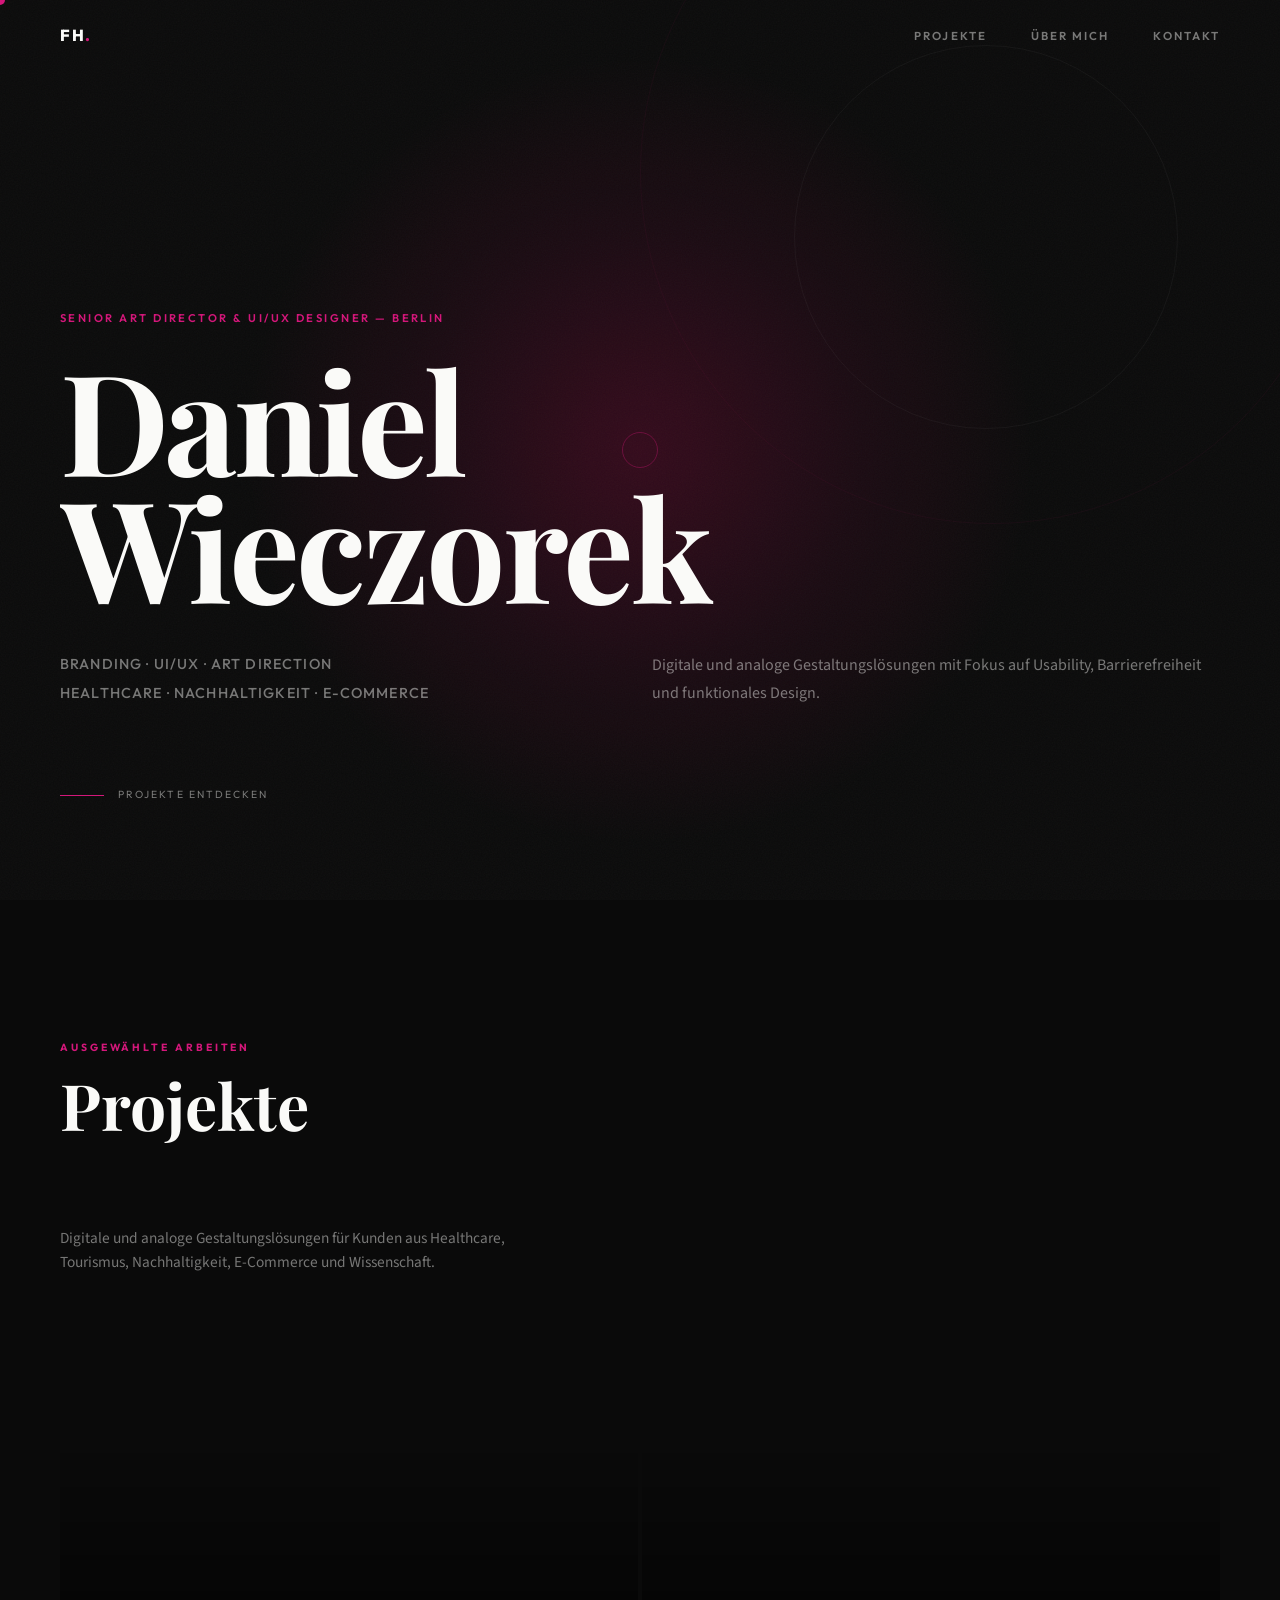
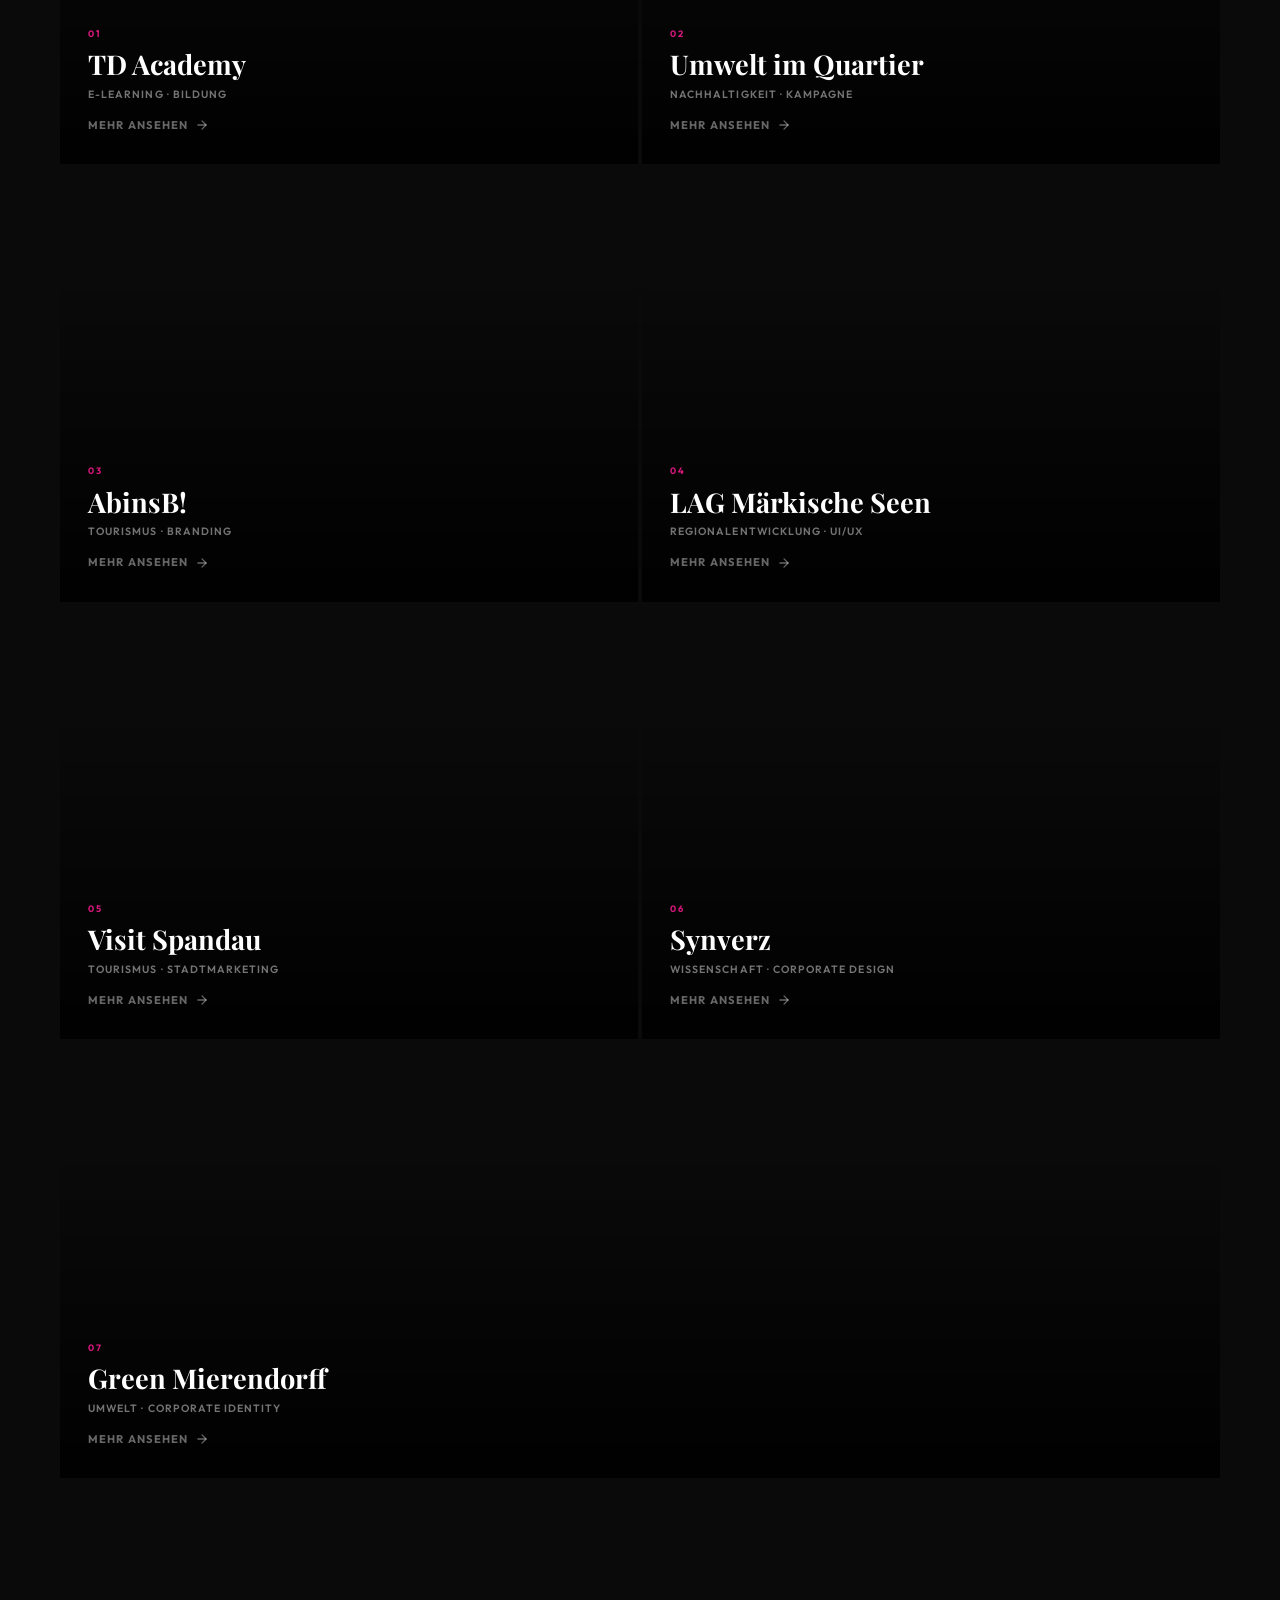
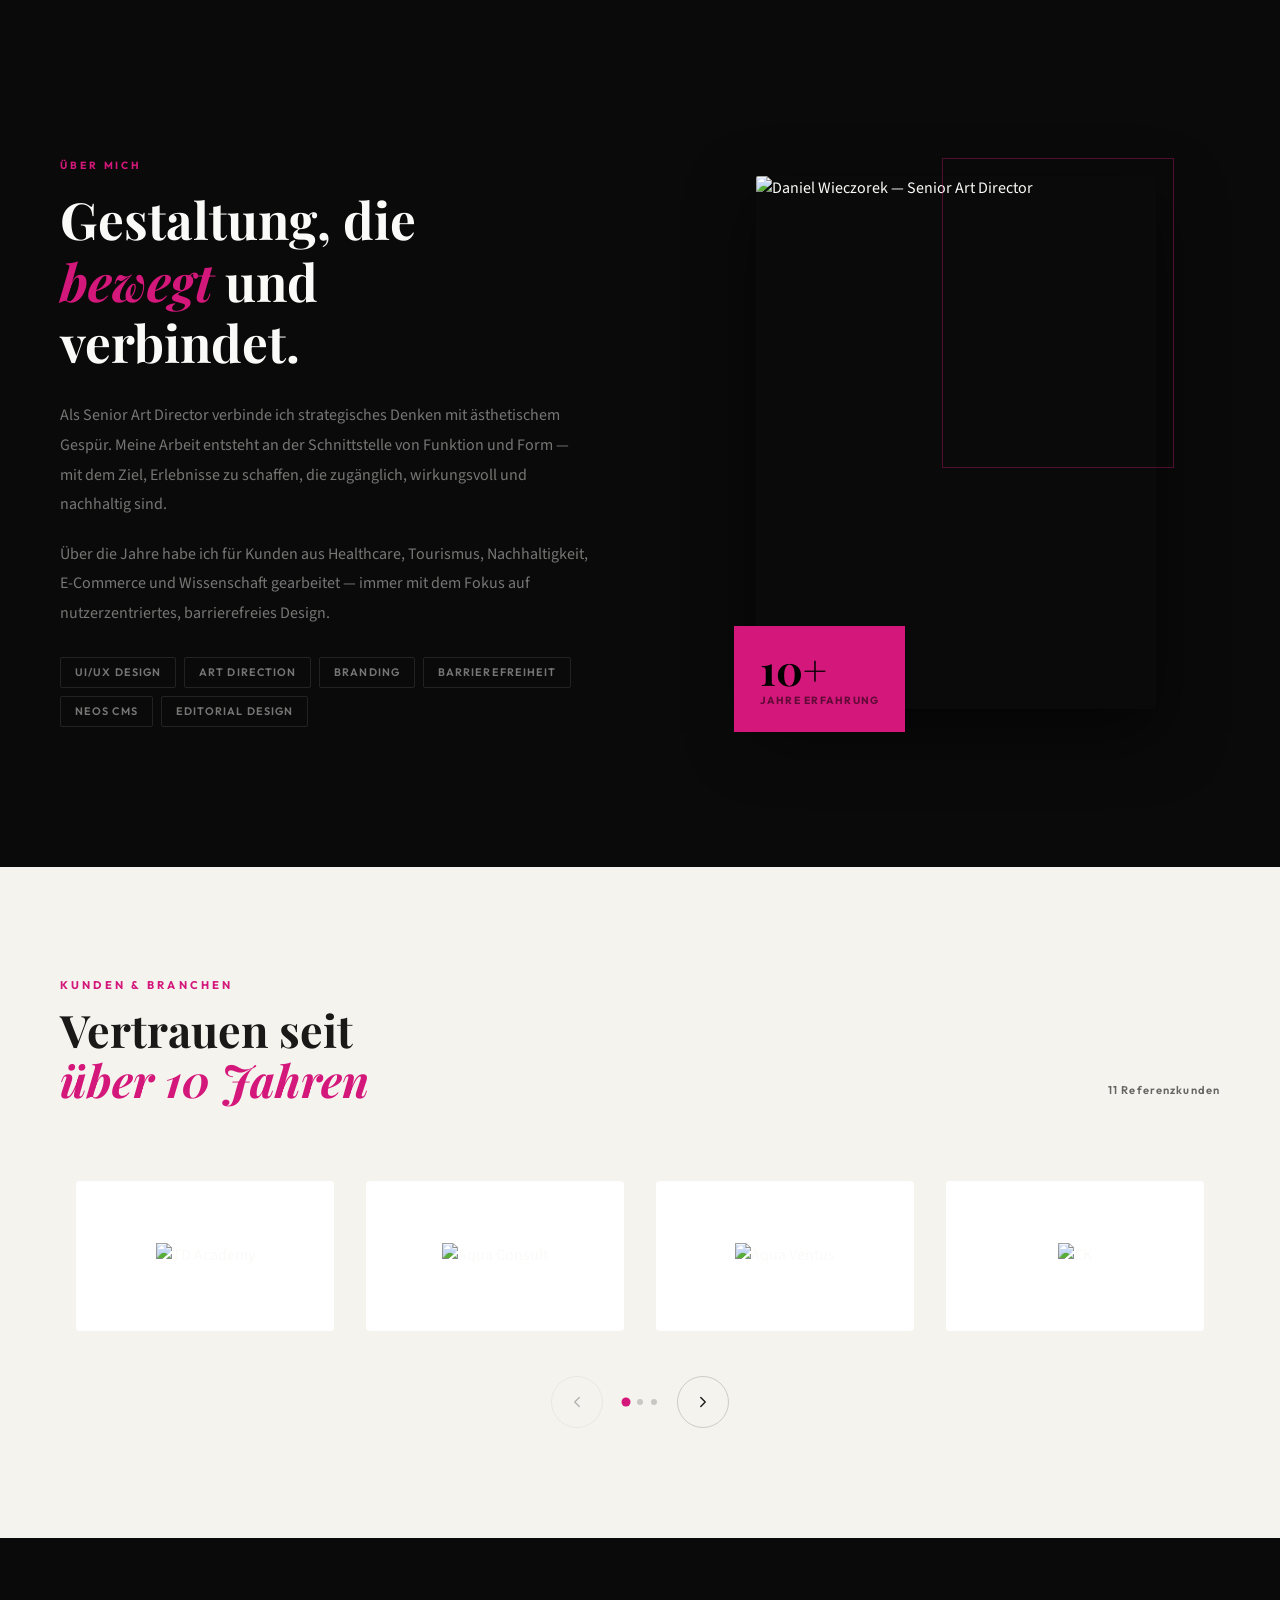
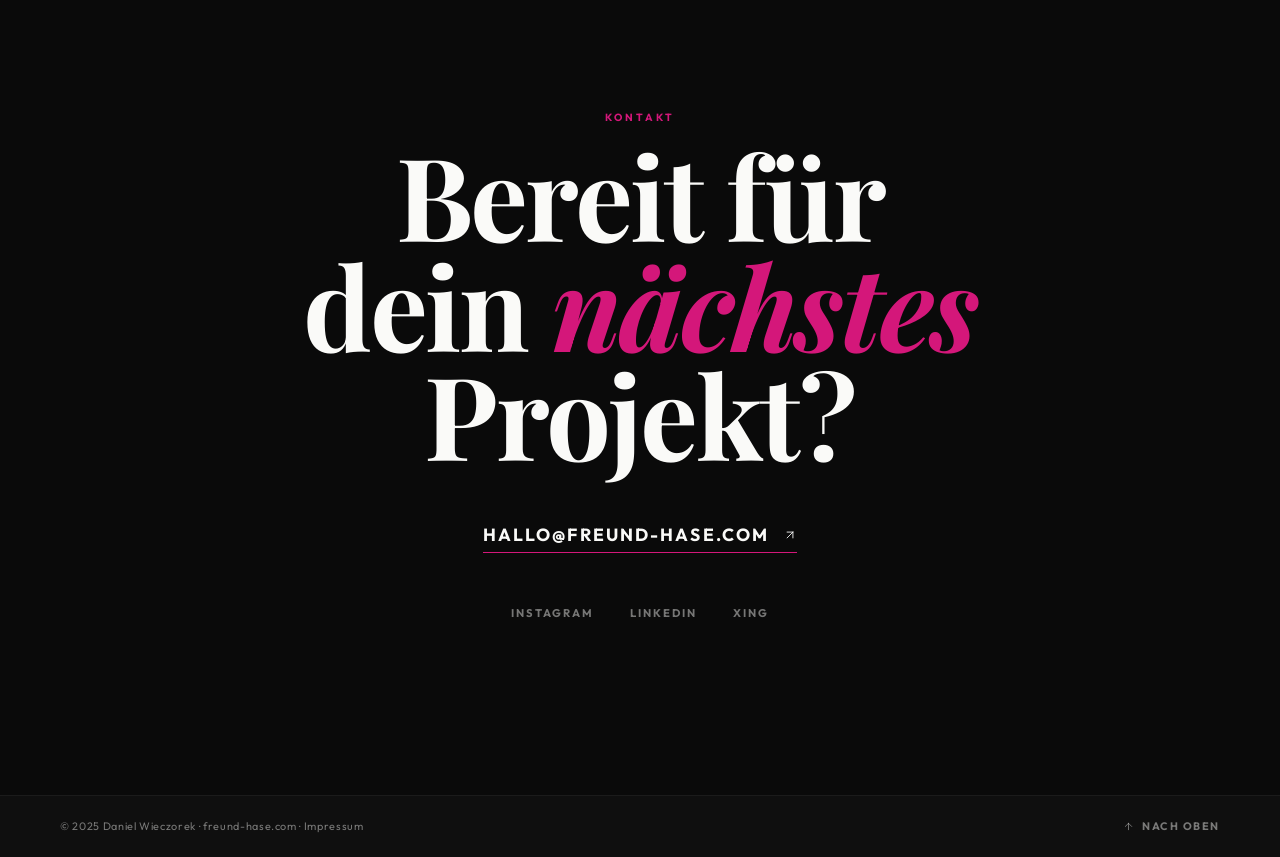
==== index.html @ d6b45e25 "index update" ====
<!DOCTYPE html>
<html lang="de">
<head>
    <meta charset="UTF-8">
    <meta name="viewport" content="width=device-width, initial-scale=1.0">
    <title>Daniel Wieczorek — Senior Art Director & UI/UX Designer</title>
    <meta name="description" content="Digitale und analoge Gestaltungslösungen mit Fokus auf Usability, Barrierefreiheit und funktionales Design.">
    <link rel="preconnect" href="https://fonts.googleapis.com">
    <link rel="preconnect" href="https://fonts.gstatic.com" crossorigin>
    <link href="https://fonts.googleapis.com/css2?family=Playfair+Display:ital,wght@0,700;0,900;1,700&family=Outfit:wght@400;500;600;700&family=Source+Sans+3:wght@400;500&display=swap" rel="stylesheet">
    <link rel="stylesheet" href="styles.css">
    <style>
        /* ============================
           Hero
           ============================ */
        .hero {
            min-height: 100svh;
            display: flex; flex-direction: column; justify-content: flex-end;
            padding: calc(var(--nav-h) + 48px) clamp(20px,5vw,60px) clamp(48px,8vw,96px);
            position: relative; overflow: hidden;
        }

        /* Grain overlay */
        .hero::before {
            content: '';
            position: absolute; inset: 0;
            background-image: url("data:image/svg+xml,%3Csvg xmlns='http://www.w3.org/2000/svg' width='300' height='300'%3E%3Cfilter id='n'%3E%3CfeTurbulence type='fractalNoise' baseFrequency='0.75' numOctaves='4' stitchTiles='stitch'/%3E%3C/filter%3E%3Crect width='300' height='300' filter='url(%23n)' opacity='0.035'/%3E%3C/svg%3E");
            pointer-events: none; z-index: 1;
        }

        /* Ambient glow follows cursor */
        .hero-glow {
            position: absolute;
            width: 820px; height: 820px;
            border-radius: 50%;
            background: radial-gradient(circle,
                rgba(212,23,122,0.18) 0%,
                rgba(212,23,122,0.07) 38%,
                transparent 68%);
            pointer-events: none; z-index: 0;
            transform: translate(-50%,-50%);
            transition: left 0.9s var(--ease-out), top 0.9s var(--ease-out);
            left: 50%; top: 50%;
            mix-blend-mode: screen;
        }

        /* Streak + particle canvas */
        #heroCanvas {
            position: absolute;
            inset: 0;
            width: 100%; height: 100%;
            pointer-events: none;
            z-index: 3;
        }

        /* Decorative line elements */
        .hero-lines {
            position: absolute; inset: 0; z-index: 0;
            pointer-events: none; overflow: hidden;
        }
        .hero-lines::before {
            content: '';
            position: absolute;
            top: -20%; right: -5%;
            width: 55vw; height: 55vw;
            border: 1px solid rgba(212,23,122,0.05);
            border-radius: 50%;
        }
        .hero-lines::after {
            content: '';
            position: absolute;
            top: 5%; right: 8%;
            width: 30vw; height: 30vw;
            border: 1px solid rgba(255,255,255,0.04);
            border-radius: 50%;
        }

        .hero-inner {
            position: relative; z-index: 2;
            max-width: var(--wrap); margin: 0 auto; width: 100%;
        }

        .hero-eyebrow {
            font-family: var(--font-ui);
            font-size: 0.7rem; font-weight: 600;
            letter-spacing: 0.22em; text-transform: uppercase;
            color: var(--accent);
            margin-bottom: 28px;
            opacity: 0;
            animation: fadeUp 0.9s var(--ease-out) 0.15s forwards;
        }

        .hero-name {
            font-family: var(--font-display);
            font-size: clamp(4rem, 11vw, 13rem);
            font-weight: 700;
            line-height: 0.9;
            letter-spacing: -0.025em;
            color: var(--text-light);
            margin-bottom: 40px;
        }
        .hero-name .line { display: block; overflow: hidden; }
        .hero-name .line span {
            display: block;
            opacity: 0;
            transform: translateY(115%);
        }
        .hero-name .line:nth-child(1) span { animation: slideUp 1.1s var(--ease-out) 0.25s forwards; }
        .hero-name .line:nth-child(2) span { animation: slideUp 1.1s var(--ease-out) 0.42s forwards; }

        .hero-foot {
            display: grid;
            grid-template-columns: 1fr 1fr;
            gap: 24px;
            align-items: end;
            opacity: 0;
            animation: fadeUp 0.9s var(--ease-out) 0.85s forwards;
        }
        @media (max-width: 640px) { .hero-foot { grid-template-columns: 1fr; } }

        .hero-role {
            font-family: var(--font-ui);
            font-size: clamp(0.78rem, 1.5vw, 0.9rem);
            font-weight: 500; letter-spacing: 0.08em;
            text-transform: uppercase; color: var(--text-muted);
            line-height: 2;
        }

        .hero-tagline {
            font-size: clamp(0.9rem, 1.5vw, 1rem);
            color: var(--text-muted);
            line-height: 1.75;
        }

        .scroll-cue {
            display: flex; align-items: center; gap: 14px;
            font-family: var(--font-ui);
            font-size: 0.65rem; letter-spacing: 0.2em; text-transform: uppercase;
            color: var(--text-muted);
            margin-top: clamp(44px, 8vw, 80px);
            opacity: 0;
            animation: fadeUp 0.9s var(--ease-out) 1.3s forwards;
        }
        .scroll-line {
            width: 44px; height: 1px;
            background: var(--accent);
            transform-origin: left;
            animation: scaleX 1.4s var(--ease-out) 1.6s both;
        }

        /* ============================
           Projects
           ============================ */
        .projects-section {
            background: var(--bg);
            padding: clamp(72px,11vw,140px) clamp(20px,5vw,60px);
        }
        .projects-section .s-label { color: var(--accent); }
        .projects-section .s-title { color: var(--text-light); }

        .proj-header {
            max-width: var(--wrap);
            margin: 0 auto clamp(32px, 5vw, 56px);
        }
        .proj-header-desc {
            margin-top: 12px;
            color: var(--text-muted);
            font-size: clamp(0.95rem, 1.2vw, 1.05rem);
            max-width: 56ch;
        }

        .proj-grid {
            display: grid;
            grid-template-columns: repeat(2, 1fr);
            gap: 4px;
            max-width: var(--wrap);
            margin: 0 auto;
        }
        @media (max-width: 700px) { .proj-grid { grid-template-columns: 1fr; } }

        .proj-card {
            position: relative; overflow: hidden;
            aspect-ratio: 4 / 3;
        }
        .proj-card.wide { grid-column: 1 / -1; aspect-ratio: 16 / 6; }
        @media (max-width: 700px) { .proj-card.wide { aspect-ratio: 4 / 3; } }

        .proj-bg {
            position: absolute; inset: 0;
            background-size: cover; background-position: center;
            transform: scale(1);
            transition: transform 3s ease-in-out;
            will-change: transform;
        }
        .proj-card:hover .proj-bg { transform: scale(1.14); }

        /* Images */
        .p1 .proj-bg { background-image: url('https://www.freund-hase.com/images/td_academy_website_1920x1080.jpg'); }
        .p2 .proj-bg { background-image: url('https://www.freund-hase.com/images/uiq_website_1920x1080.jpg'); }
        .p3 .proj-bg { background-image: url('https://www.freund-hase.com/images/website_abinsb_1920x1080.jpg'); }
        .p4 .proj-bg { background-image: url('https://www.freund-hase.com/images/Roll_Up_LAG_1920x1080.jpg'); }
        .p5 .proj-bg { background-image: url('https://www.freund-hase.com/images/Brandbook_Mierendorff.jpg'); }
        .p6 .proj-bg { background-image: url('https://freund-hase.com/images/logo_spandau_1920x1080.jpg'); }
        .p7 .proj-bg { background-image: url('https://freund-hase.com/images/poster.jpg'); }

        .proj-card-link {
            position: absolute; inset: 0; z-index: 2;
        }

        .proj-overlay {
            position: absolute; inset: 0;
            background: linear-gradient(to top,
                rgba(0,0,0,0.90) 0%,
                rgba(0,0,0,0.30) 48%,
                transparent 72%);
            display: flex; flex-direction: column; justify-content: flex-end;
            padding: 28px 28px 30px;
            transition: background 0.4s;
        }
        .proj-card:hover .proj-overlay {
            background: linear-gradient(to top,
                rgba(0,0,0,0.95) 0%,
                rgba(0,0,0,0.55) 52%,
                rgba(0,0,0,0.04) 72%);
        }

        .proj-num {
            font-family: var(--font-ui);
            font-size: 0.58rem; font-weight: 700;
            letter-spacing: 0.24em; color: var(--accent);
            margin-bottom: 8px;
        }
        .proj-name {
            font-family: var(--font-display);
            font-size: clamp(1.25rem, 2.2vw, 1.7rem);
            font-weight: 700; color: #fff;
            line-height: 1.15; margin-bottom: 5px;
        }
        .proj-cat {
            font-family: var(--font-ui);
            font-size: 0.66rem; font-weight: 600;
            letter-spacing: 0.1em; text-transform: uppercase;
            color: rgba(255,255,255,0.45);
            margin-bottom: 14px;
            transition: color 0.3s;
        }
        .proj-card:hover .proj-cat { color: var(--accent); }

        .proj-desc {
            font-size: 0.83rem;
            color: rgba(255,255,255,0.55);
            line-height: 1.62;
            display: -webkit-box;
            -webkit-line-clamp: 2;
            -webkit-box-orient: vertical;
            overflow: hidden;
            max-height: 0; opacity: 0;
            margin-bottom: 0;
            transition: max-height 0.38s var(--ease-out), opacity 0.3s, margin-bottom 0.3s;
        }
        .proj-card:hover .proj-desc { max-height: 72px; opacity: 1; margin-bottom: 16px; }

        .proj-readmore {
            display: flex; align-items: center; gap: 7px;
            font-family: var(--font-ui);
            font-size: 0.7rem; font-weight: 700;
            letter-spacing: 0.1em; text-transform: uppercase;
            color: rgba(255,255,255,0.4);
            transition: color 0.25s, gap 0.3s var(--ease-out);
        }
        .proj-card:hover .proj-readmore { color: #fff; gap: 13px; }
        .proj-readmore svg { width: 14px; height: 14px; stroke: currentColor; fill: none; stroke-width: 2.2; stroke-linecap: round; stroke-linejoin: round; flex-shrink: 0; transition: stroke 0.25s; }

        /* ============================
           About
           ============================ */
        .about-section { background: var(--bg); }

        .about-grid {
            display: grid;
            grid-template-columns: 1fr 1fr;
            gap: clamp(40px, 8vw, 110px);
            align-items: center;
        }
        @media (max-width: 768px) { .about-grid { grid-template-columns: 1fr; } }

        .about-headline {
            font-family: var(--font-display);
            font-size: clamp(2rem, 4vw, 3.4rem);
            font-weight: 700; line-height: 1.2;
            color: var(--text-light);
            margin-bottom: 28px;
        }
        .about-headline em { font-style: italic; color: var(--accent); }

        .about-p {
            font-size: clamp(0.9rem, 1.4vw, 1rem);
            color: var(--text-muted);
            line-height: 1.85;
            margin-bottom: 20px;
        }

        .tags {
            display: flex; flex-wrap: wrap; gap: 8px;
            margin-top: 28px;
        }
        .tag {
            font-family: var(--font-ui);
            font-size: 0.68rem; font-weight: 600;
            letter-spacing: 0.1em; text-transform: uppercase;
            padding: 6px 14px;
            border: 1px solid rgba(255,255,255,0.1);
            border-radius: 2px; color: var(--text-muted);
            transition: border-color 0.2s, color 0.2s;
        }
        .tag:hover { border-color: var(--accent); color: var(--accent); }

        /* About visual */
        .about-vis { position: relative; }
        .about-vis-box {
            position: relative;
            aspect-ratio: 3/4; max-width: 400px; margin: 0 auto;
        }
        .about-portrait {
            position: absolute; inset: 0;
            width: 100%; height: 100%;
            object-fit: cover; object-position: top center;
            border-radius: 2px;
            box-shadow: 0 24px 64px rgba(0,0,0,0.55);
            transition: transform 0.12s ease-out;
            will-change: transform;
        }
        .av-frame {
            position: absolute;
            top: -18px; right: -18px;
            width: 58%; height: 58%;
            border: 1px solid var(--accent);
            opacity: 0.35;
            pointer-events: none;
        }
        .av-badge {
            position: absolute;
            bottom: -22px; left: -22px;
            background: var(--accent);
            padding: 22px 26px;
            display: flex; flex-direction: column; gap: 3px;
        }
        .av-num {
            font-family: var(--font-display);
            font-size: 2.6rem; font-weight: 700;
            color: #000; line-height: 1;
        }
        .av-lbl {
            font-family: var(--font-ui);
            font-size: 0.65rem; font-weight: 700;
            letter-spacing: 0.12em; text-transform: uppercase;
            color: rgba(0,0,0,0.55);
        }

        /* ============================
           Clients Slider
           ============================ */
        .clients-section {
            background: var(--surface);
            padding: clamp(72px,10vw,110px) clamp(20px,5vw,60px);
        }
        .clients-header {
            display: flex;
            align-items: flex-end;
            justify-content: space-between;
            gap: 24px;
            max-width: var(--wrap);
            margin: 0 auto clamp(48px,7vw,72px);
            flex-wrap: wrap;
        }
        .clients-hd-left {}
        .clients-label {
            font-family: var(--font-ui);
            font-size: 0.7rem; font-weight: 700;
            letter-spacing: 0.28em; text-transform: uppercase;
            color: var(--accent);
            display: block; margin-bottom: 10px;
        }
        .clients-title {
            font-family: var(--font-display);
            font-size: clamp(1.6rem, 3.5vw, 2.8rem);
            font-weight: 700; line-height: 1.1;
            color: var(--text-dark);
        }
        .clients-count {
            font-family: var(--font-ui);
            font-size: 0.7rem; font-weight: 600;
            letter-spacing: 0.1em;
            color: var(--text-dark-mid);
            padding-bottom: 4px;
        }

        /* Slider wrapper */
        .slider-wrap {
            max-width: var(--wrap);
            margin: 0 auto;
            position: relative;
        }
        .slider-viewport {
            overflow: hidden;
            border-radius: 3px;
        }
        .slider-track {
            display: flex;
            transition: transform 0.55s cubic-bezier(0.16, 1, 0.3, 1);
            will-change: transform;
        }
        .slider-slide {
            flex: 0 0 25%;
            padding: 0 16px;
            display: flex; align-items: center; justify-content: center;
            min-height: 160px;
        }
        @media (max-width: 1024px) { .slider-slide { flex: 0 0 33.333%; } }
        @media (max-width: 700px)  { .slider-slide { flex: 0 0 50%; } }
        @media (max-width: 420px)  { .slider-slide { flex: 0 0 100%; } }

        .slider-logo-box {
            width: 100%;
            background: #fff;
            border-radius: 4px;
            padding: 32px 28px;
            display: flex; align-items: center; justify-content: center;
            min-height: 150px;
            transition: box-shadow 0.3s, transform 0.3s;
            cursor: default;
        }
        .slider-logo-box:hover {
            box-shadow: 0 12px 40px rgba(0,0,0,0.1);
            transform: translateY(-3px);
        }
        .slider-logo-img {
            max-height: 100px;
            max-width: 180px;
            width: auto;
            object-fit: contain;
        }

        /* Controls */
        .slider-controls {
            display: flex;
            align-items: center;
            gap: 20px;
            justify-content: center;
            margin-top: 40px;
        }
        .slider-btn {
            width: 52px; height: 52px;
            border: 1.5px solid rgba(26,25,24,0.18);
            border-radius: 50%;
            background: transparent;
            display: flex; align-items: center; justify-content: center;
            cursor: pointer;
            transition: border-color 0.25s, background 0.25s, transform 0.2s;
            flex-shrink: 0;
        }
        .slider-btn:hover {
            border-color: var(--accent);
            background: var(--accent);
        }
        .slider-btn:hover svg { stroke: #fff; }
        .slider-btn:active { transform: scale(0.93); }
        .slider-btn svg { width: 18px; height: 18px; stroke: var(--text-dark); fill: none; stroke-width: 1.8; stroke-linecap: round; stroke-linejoin: round; transition: stroke 0.25s; }
        .slider-btn:disabled { opacity: 0.3; pointer-events: none; }

        /* Dots */
        .slider-dots {
            display: flex; gap: 8px; align-items: center;
        }
        .slider-dot {
            width: 6px; height: 6px;
            border-radius: 50%;
            background: rgba(26,25,24,0.2);
            border: none; cursor: pointer; padding: 0;
            transition: background 0.25s, transform 0.25s;
        }
        .slider-dot.active {
            background: var(--accent);
            transform: scale(1.5);
        }

        /* ============================
           Contact (index — dark theme)
           ============================ */
        .contact-section {
            background: var(--bg);
            text-align: center;
            padding: clamp(88px,14vw,172px) clamp(20px,5vw,60px);
        }
        .ct-headline {
            font-family: var(--font-display);
            font-size: clamp(2.8rem, 9vw, 8rem);
            font-weight: 700; line-height: 0.95;
            letter-spacing: -0.02em;
            color: var(--text-light);
            margin-bottom: 52px;
        }
        .ct-headline em { font-style: italic; color: var(--accent); }
        .ct-email {
            display: inline-flex; align-items: center; gap: 14px;
            font-family: var(--font-ui);
            font-size: clamp(0.85rem, 2vw, 1.1rem); font-weight: 700;
            letter-spacing: 0.12em; text-transform: uppercase;
            color: var(--text-light);
            border-bottom: 1px solid var(--accent);
            padding-bottom: 3px;
            transition: color 0.2s, gap 0.35s var(--ease-out);
            margin-bottom: 52px;
        }
        .ct-email:hover { color: var(--accent); gap: 24px; }
        .ct-email svg { width: 14px; height: 14px; stroke: currentColor; fill: none; }
        .ct-social { display: flex; justify-content: center; gap: 36px; }
        .ct-social a {
            font-family: var(--font-ui); font-size: 0.7rem; font-weight: 700;
            letter-spacing: 0.18em; text-transform: uppercase;
            color: var(--text-muted); transition: color 0.2s;
        }
        .ct-social a:hover { color: var(--text-light); }
    </style>
</head>
<body>

<!-- Cursor -->
<div class="cursor"     id="cursor"></div>
<div class="cursor-ring" id="cursorRing"></div>

<!-- Mobile nav -->
<div class="mob-nav" id="mobNav">
    <a href="#projekte"   onclick="closeMob()">Projekte</a>
    <a href="#ueber-mich" onclick="closeMob()">Über mich</a>
    <a href="#kontakt"    onclick="closeMob()">Kontakt</a>
</div>

<!-- Nav -->
<nav class="nav" id="nav" aria-label="Hauptnavigation">
    <div class="nav-inner">
        <a href="#" class="nav-logo" aria-label="Startseite">FH<em>.</em></a>
        <ul class="nav-links" role="list">
            <li><a href="#projekte">Projekte</a></li>
            <li><a href="#ueber-mich">Über mich</a></li>
            <li><a href="#kontakt">Kontakt</a></li>
        </ul>
        <button class="nav-ham" id="navHam" aria-label="Menü öffnen" aria-expanded="false">
            <span></span><span></span><span></span>
        </button>
    </div>
</nav>

<!-- ─── Hero ─── -->
<section class="hero" id="hero" aria-label="Willkommen">
    <div class="hero-glow"  id="heroGlow"  aria-hidden="true"></div>
    <div class="hero-lines" aria-hidden="true"></div>
    <canvas id="heroCanvas" aria-hidden="true"></canvas>

    <div class="hero-inner">
        <p class="hero-eyebrow">Senior Art Director &amp; UI/UX Designer — Berlin</p>

        <h1 class="hero-name" aria-label="Daniel Wieczorek">
            <span class="line"><span>Daniel</span></span>
            <span class="line"><span>Wieczorek</span></span>
        </h1>

        <div class="hero-foot">
            <p class="hero-role">
                Branding · UI/UX · Art Direction<br>
                Healthcare · Nachhaltigkeit · E-Commerce
            </p>
            <p class="hero-tagline">
                Digitale und analoge Gestaltungslösungen mit Fokus auf
                Usability, Barrierefreiheit und funktionales Design.
            </p>
        </div>

        <div class="scroll-cue" aria-hidden="true">
            <span class="scroll-line"></span>
            Projekte entdecken
        </div>
    </div>
</section>

<!-- ─── Projects ─── -->
<section class="projects-section" id="projekte" aria-label="Projekte">

    <div class="proj-header rv">
        <span class="s-label">Ausgewählte Arbeiten</span>
        <h2 class="s-title">Projekte</h2>
        <p class="proj-header-desc">Digitale und analoge Gestaltungslösungen für Kunden aus Healthcare, Tourismus, Nachhaltigkeit, E-Commerce und Wissenschaft.</p>
    </div>

    <div class="proj-grid" role="list">

        <article class="proj-card p1" role="listitem" tabindex="0" aria-label="TD Academy">
            <a href="tdacademy.html" class="proj-card-link" aria-label="TD Academy — Projekt ansehen"></a>
            <div class="proj-bg"></div>
            <div class="proj-overlay">
                <span class="proj-num">01</span>
                <h3 class="proj-name">TD Academy</h3>
                <p class="proj-cat">E-Learning · Bildung</p>
                <p class="proj-desc">Webdesign und Corporate Identity für eine digitale Lernplattform im Bereich Tanz und Bewegung.</p>
                <a href="tdacademy.html" class="proj-readmore">Mehr ansehen <svg viewBox="0 0 24 24"><line x1="5" y1="12" x2="19" y2="12"/><polyline points="12 5 19 12 12 19"/></svg></a>
            </div>
        </article>

        <article class="proj-card p2" role="listitem" tabindex="0" aria-label="Umwelt im Quartier">
            <a href="index.html#projekte" class="proj-card-link" aria-label="Umwelt im Quartier — Projekt ansehen"></a>
            <div class="proj-bg"></div>
            <div class="proj-overlay">
                <span class="proj-num">02</span>
                <h3 class="proj-name">Umwelt im Quartier</h3>
                <p class="proj-cat">Nachhaltigkeit · Kampagne</p>
                <p class="proj-desc">Integrierte Kommunikationskampagne mit Plakaten, Flyern und Website für ein bundesweites Nachhaltigkeitsprojekt.</p>
                <span class="proj-readmore">Mehr ansehen <svg viewBox="0 0 24 24"><line x1="5" y1="12" x2="19" y2="12"/><polyline points="12 5 19 12 12 19"/></svg></span>
            </div>
        </article>

        <article class="proj-card p3" role="listitem" tabindex="0" aria-label="AbinsB!">
            <a href="index.html#projekte" class="proj-card-link" aria-label="AbinsB! — Projekt ansehen"></a>
            <div class="proj-bg"></div>
            <div class="proj-overlay">
                <span class="proj-num">03</span>
                <h3 class="proj-name">AbinsB!</h3>
                <p class="proj-cat">Tourismus · Branding</p>
                <p class="proj-desc">Markenentwicklung und digitale Kommunikation für ein Berliner Tourismusportal — vom Logo bis zur Instagram-Strategie.</p>
                <span class="proj-readmore">Mehr ansehen <svg viewBox="0 0 24 24"><line x1="5" y1="12" x2="19" y2="12"/><polyline points="12 5 19 12 12 19"/></svg></span>
            </div>
        </article>

        <article class="proj-card p4" role="listitem" tabindex="0" aria-label="LAG Märkische Seen">
            <a href="index.html#projekte" class="proj-card-link" aria-label="LAG Märkische Seen — Projekt ansehen"></a>
            <div class="proj-bg"></div>
            <div class="proj-overlay">
                <span class="proj-num">04</span>
                <h3 class="proj-name">LAG Märkische Seen</h3>
                <p class="proj-cat">Regionalentwicklung · UI/UX</p>
                <p class="proj-desc">Corporate Design und Messeauftritt für eine LEADER-Aktionsgruppe zur regionalen Entwicklung in Brandenburg.</p>
                <span class="proj-readmore">Mehr ansehen <svg viewBox="0 0 24 24"><line x1="5" y1="12" x2="19" y2="12"/><polyline points="12 5 19 12 12 19"/></svg></span>
            </div>
        </article>

        <article class="proj-card p6" role="listitem" tabindex="0" aria-label="Visit Spandau">
            <a href="index.html#projekte" class="proj-card-link" aria-label="Visit Spandau — Projekt ansehen"></a>
            <div class="proj-bg"></div>
            <div class="proj-overlay">
                <span class="proj-num">05</span>
                <h3 class="proj-name">Visit Spandau</h3>
                <p class="proj-cat">Tourismus · Stadtmarketing</p>
                <p class="proj-desc">Stadtmarketing und visuelle Identität für den Berliner Bezirk Spandau — Logoentwicklung und Kommunikationsmittel.</p>
                <span class="proj-readmore">Mehr ansehen <svg viewBox="0 0 24 24"><line x1="5" y1="12" x2="19" y2="12"/><polyline points="12 5 19 12 12 19"/></svg></span>
            </div>
        </article>

        <article class="proj-card p7" role="listitem" tabindex="0" aria-label="Synverz">
            <a href="index.html#projekte" class="proj-card-link" aria-label="Synverz — Projekt ansehen"></a>
            <div class="proj-bg"></div>
            <div class="proj-overlay">
                <span class="proj-num">06</span>
                <h3 class="proj-name">Synverz</h3>
                <p class="proj-cat">Wissenschaft · Corporate Design</p>
                <p class="proj-desc">Corporate Design und Postergestaltung für ein wissenschaftliches Forschungsprojekt im Bereich Ingenieurwesen.</p>
                <span class="proj-readmore">Mehr ansehen <svg viewBox="0 0 24 24"><line x1="5" y1="12" x2="19" y2="12"/><polyline points="12 5 19 12 12 19"/></svg></span>
            </div>
        </article>

        <article class="proj-card p5 wide" role="listitem" tabindex="0" aria-label="Green Mierendorff">
            <a href="index.html#projekte" class="proj-card-link" aria-label="Green Mierendorff — Projekt ansehen"></a>
            <div class="proj-bg"></div>
            <div class="proj-overlay">
                <span class="proj-num">07</span>
                <h3 class="proj-name">Green Mierendorff</h3>
                <p class="proj-cat">Umwelt · Corporate Identity</p>
                <p class="proj-desc">Vollständige Corporate Identity für ein nachhaltiges Quartiersentwicklungsprojekt in Berlin — Brandbook, Flyer, Visitenkarten.</p>
                <span class="proj-readmore">Mehr ansehen <svg viewBox="0 0 24 24"><line x1="5" y1="12" x2="19" y2="12"/><polyline points="12 5 19 12 12 19"/></svg></span>
            </div>
        </article>

    </div>

</section>

<!-- ─── About ─── -->
<section class="section about-section" id="ueber-mich">
    <div class="wrap">
        <div class="about-grid">

            <div>
                <span class="s-label rv">Über mich</span>
                <h2 class="about-headline rv d1">
                    Gestaltung, die<br>
                    <em>bewegt</em> und<br>
                    verbindet.
                </h2>
                <p class="about-p rv d2">
                    Als Senior Art Director verbinde ich strategisches Denken mit ästhetischem Gespür. Meine Arbeit entsteht an der Schnittstelle von Funktion und Form — mit dem Ziel, Erlebnisse zu schaffen, die zugänglich, wirkungsvoll und nachhaltig sind.
                </p>
                <p class="about-p rv d3">
                    Über die Jahre habe ich für Kunden aus Healthcare, Tourismus, Nachhaltigkeit, E-Commerce und Wissenschaft gearbeitet — immer mit dem Fokus auf nutzerzentriertes, barrierefreies Design.
                </p>
                <div class="tags rv d4">
                    <span class="tag">UI/UX Design</span>
                    <span class="tag">Art Direction</span>
                    <span class="tag">Branding</span>
                    <span class="tag">Barrierefreiheit</span>
                    <span class="tag">Neos CMS</span>
                    <span class="tag">Editorial Design</span>
                </div>
            </div>

            <div class="about-vis rv d2">
                <div class="about-vis-box">
                    <img src="https://www.freund-hase.com/images/freund-hase.png"
                         alt="Daniel Wieczorek — Senior Art Director"
                         class="about-portrait" loading="lazy">
                    <div class="av-frame" aria-hidden="true"></div>
                    <div class="av-badge" aria-hidden="true">
                        <span class="av-num">10+</span>
                        <span class="av-lbl">Jahre Erfahrung</span>
                    </div>
                </div>
            </div>

        </div>
    </div>
</section>

<!-- ─── Clients Slider ─── -->
<section class="clients-section" id="kunden" role="region" aria-label="Kunden und Branchen">
    <div class="clients-header rv">
        <div class="clients-hd-left">
            <span class="clients-label">Kunden &amp; Branchen</span>
            <h2 class="clients-title">Vertrauen seit<br><em style="font-style:italic;color:var(--accent)">über 10 Jahren</em></h2>
        </div>
        <span class="clients-count">11 Referenzkunden</span>
    </div>

    <div class="slider-wrap rv d1">
        <div class="slider-viewport" id="sliderViewport">
            <div class="slider-track" id="sliderTrack" role="list">
                <div class="slider-slide" role="listitem">
                    <div class="slider-logo-box">
                        <img class="slider-logo-img" src="https://www.freund-hase.com/images/scaled/td_167x150h.png" alt="TD Academy" loading="lazy">
                    </div>
                </div>
                <div class="slider-slide" role="listitem">
                    <div class="slider-logo-box">
                        <img class="slider-logo-img" src="https://www.freund-hase.com/images/scaled/aqua_consult1_167x150h.png" alt="Aqua Consult" loading="lazy">
                    </div>
                </div>
                <div class="slider-slide" role="listitem">
                    <div class="slider-logo-box">
                        <img class="slider-logo-img" src="https://www.freund-hase.com/images/scaled/Aqua_Ventus_167x150h.png" alt="Aqua Ventus" loading="lazy">
                    </div>
                </div>
                <div class="slider-slide" role="listitem">
                    <div class="slider-logo-box">
                        <img class="slider-logo-img" src="https://www.freund-hase.com/images/scaled/CK_167x150h.png" alt="CK" loading="lazy">
                    </div>
                </div>
                <div class="slider-slide" role="listitem">
                    <div class="slider-logo-box">
                        <img class="slider-logo-img" src="https://www.freund-hase.com/images/scaled/db1_167x150h.png" alt="Deutsche Bahn" loading="lazy">
                    </div>
                </div>
                <div class="slider-slide" role="listitem">
                    <div class="slider-logo-box">
                        <img class="slider-logo-img" src="https://www.freund-hase.com/images/scaled/hsw_167x150h.png" alt="HSW" loading="lazy">
                    </div>
                </div>
                <div class="slider-slide" role="listitem">
                    <div class="slider-logo-box">
                        <img class="slider-logo-img" src="https://www.freund-hase.com/images/scaled/Pronol_167x150h.png" alt="Pronol" loading="lazy">
                    </div>
                </div>
                <div class="slider-slide" role="listitem">
                    <div class="slider-logo-box">
                        <img class="slider-logo-img" src="https://www.freund-hase.com/images/scaled/spandau_167x150h.png" alt="Bezirk Spandau" loading="lazy">
                    </div>
                </div>
                <div class="slider-slide" role="listitem">
                    <div class="slider-logo-box">
                        <img class="slider-logo-img" src="https://www.freund-hase.com/images/scaled/Synverz_167x150h.png" alt="Synverz" loading="lazy">
                    </div>
                </div>
                <div class="slider-slide" role="listitem">
                    <div class="slider-logo-box">
                        <img class="slider-logo-img" src="https://www.freund-hase.com/images/scaled/tub_167x150h.png" alt="TU Berlin" loading="lazy">
                    </div>
                </div>
                <div class="slider-slide" role="listitem">
                    <div class="slider-logo-box">
                        <img class="slider-logo-img" src="https://www.freund-hase.com/images/scaled/vb1_167x150h.png" alt="VB" loading="lazy">
                    </div>
                </div>
            </div>
        </div>

        <div class="slider-controls">
            <button class="slider-btn" id="sliderPrev" aria-label="Vorherige Kunden">
                <svg viewBox="0 0 24 24"><polyline points="15 18 9 12 15 6"/></svg>
            </button>
            <div class="slider-dots" id="sliderDots" role="tablist" aria-label="Slider Navigation"></div>
            <button class="slider-btn" id="sliderNext" aria-label="Nächste Kunden">
                <svg viewBox="0 0 24 24"><polyline points="9 18 15 12 9 6"/></svg>
            </button>
        </div>
    </div>
</section>

<!-- ─── Contact ─── -->
<section class="section contact-section" id="kontakt">
    <div class="wrap">
        <span class="s-label rv">Kontakt</span>
        <h2 class="ct-headline rv d1">
            Bereit für<br>
            dein <em>nächstes</em><br>
            Projekt?
        </h2>
        <div class="rv d2">
            <a href="mailto:hallo@freund-hase.com" class="ct-email" aria-label="E-Mail senden">
                hallo@freund-hase.com
                <svg viewBox="0 0 24 24" stroke-width="1.5" stroke-linecap="round" stroke-linejoin="round">
                    <path d="M7 17L17 7M17 7H7M17 7v10"/>
                </svg>
            </a>
        </div>
        <nav class="ct-social rv d3" aria-label="Social Media Links">
            <a href="#" rel="noopener noreferrer" aria-label="Instagram">Instagram</a>
            <a href="#" rel="noopener noreferrer" aria-label="LinkedIn">LinkedIn</a>
            <a href="#" rel="noopener noreferrer" aria-label="XING">XING</a>
        </nav>
    </div>
</section>

<!-- ─── Footer ─── -->
<footer role="contentinfo">
    <div class="foot-inner">
        <p class="foot-copy">© 2025 Daniel Wieczorek · freund-hase.com · <a href="#" style="color:inherit;">Impressum</a></p>
        <a href="#" class="foot-top" aria-label="Zurück nach oben">
            <svg viewBox="0 0 24 24" stroke-width="2" stroke-linecap="round" stroke-linejoin="round">
                <path d="M12 19V5M5 12l7-7 7 7"/>
            </svg>
            Nach oben
        </a>
    </div>
</footer>

<script>
    /* ── Custom cursor ── */
    const cur  = document.getElementById('cursor');
    const ring = document.getElementById('cursorRing');
    let mx = window.innerWidth/2, my = window.innerHeight/2;
    let rx = mx, ry = my;

    document.addEventListener('mousemove', e => {
        mx = e.clientX; my = e.clientY;
        cur.style.left = mx + 'px';
        cur.style.top  = my + 'px';

        // Hero ambient glow
        const hero    = document.getElementById('hero');
        const heroRect = hero.getBoundingClientRect();
        if (my >= heroRect.top && my <= heroRect.bottom) {
            const glow = document.getElementById('heroGlow');
            glow.style.left = mx + 'px';
            glow.style.top  = (my - heroRect.top) + 'px';
        }
    });

    (function animRing() {
        rx += (mx - rx) * 0.11;
        ry += (my - ry) * 0.11;
        ring.style.left = rx + 'px';
        ring.style.top  = ry + 'px';
        requestAnimationFrame(animRing);
    })();

    document.querySelectorAll('a, button, .proj-card, .tag').forEach(el => {
        el.addEventListener('mouseenter', () => ring.classList.add('hover'));
        el.addEventListener('mouseleave', () => ring.classList.remove('hover'));
    });

    /* ── Hero streak + particles ── */
    (function () {
        const canvas  = document.getElementById('heroCanvas');
        const heroEl  = document.getElementById('hero');
        if (!canvas || !heroEl) return;
        const ctx = canvas.getContext('2d');

        let cw, ch;
        function resize() {
            const r = heroEl.getBoundingClientRect();
            cw = canvas.width  = r.width;
            ch = canvas.height = r.height;
        }
        resize();
        window.addEventListener('resize', resize, { passive: true });

        const trail     = [];   // {x,y}
        const particles = [];   // {x,y,vx,vy,life,decay,size,hue}
        const TRAIL_MAX = 48;
        let inHero = false, lx = -999, ly = -999, hueBase = 320;

        document.addEventListener('mousemove', e => {
            const r = heroEl.getBoundingClientRect();
            if (e.clientY >= r.top && e.clientY <= r.bottom) {
                inHero = true;
                lx = e.clientX - r.left;
                ly = e.clientY - r.top;
                trail.push({ x: lx, y: ly });
                if (trail.length > TRAIL_MAX) trail.shift();

                /* spawn 1-2 particles per move */
                if (Math.random() < 0.65) {
                    particles.push({
                        x:     lx + (Math.random() - 0.5) * 5,
                        y:     ly + (Math.random() - 0.5) * 5,
                        vx:    (Math.random() - 0.5) * 0.9,
                        vy:    -(0.2 + Math.random() * 0.7),
                        life:  1,
                        decay: 0.006 + Math.random() * 0.006,
                        size:  0.8 + Math.random() * 1.8,
                        hue:   hueBase + (Math.random() - 0.5) * 18
                    });
                }
            } else {
                inHero = false;
            }
        });

        function draw() {
            /* slowly shift hue each frame */
            hueBase = (hueBase + 0.18) % 360;

            /* sync hero-glow color with current hue */
            const glowEl = document.getElementById('heroGlow');
            if (glowEl) {
                glowEl.style.background =
                    `radial-gradient(circle,
                        hsla(${hueBase},100%,48%,0.18) 0%,
                        hsla(${hueBase},100%,48%,0.07) 38%,
                        transparent 68%)`;
            }

            ctx.clearRect(0, 0, cw, ch);

            /* streak trail */
            if (trail.length > 1) {
                for (let i = 1; i < trail.length; i++) {
                    const t  = i / trail.length;
                    const a  = t * t * 0.82;
                    const lw = t * 2.8;
                    /* hue shifts slightly along the trail length */
                    const trailHue = (hueBase - (1 - t) * 30 + 360) % 360;
                    ctx.beginPath();
                    ctx.moveTo(trail[i - 1].x, trail[i - 1].y);
                    ctx.lineTo(trail[i].x, trail[i].y);
                    ctx.strokeStyle = `hsla(${trailHue},100%,55%,${a})`;
                    ctx.lineWidth   = lw;
                    ctx.lineCap     = 'round';
                    ctx.stroke();
                }

                /* bright glowing head */
                const h   = trail[trail.length - 1];
                const g   = ctx.createRadialGradient(h.x, h.y, 0, h.x, h.y, 10);
                g.addColorStop(0,   `hsla(${(hueBase + 20) % 360},100%,82%,0.95)`);
                g.addColorStop(0.4, `hsla(${hueBase},100%,55%,0.55)`);
                g.addColorStop(1,   `hsla(${hueBase},100%,40%,0)`);
                ctx.beginPath();
                ctx.arc(h.x, h.y, 10, 0, Math.PI * 2);
                ctx.fillStyle = g;
                ctx.fill();
            }

            /* fade trail when cursor left hero */
            if (!inHero && trail.length) trail.shift();

            /* particles */
            for (let i = particles.length - 1; i >= 0; i--) {
                const p = particles[i];
                p.x  += p.vx;
                p.y  += p.vy;
                p.vy += 0.018;          /* gentle gravity */
                p.life -= p.decay;
                if (p.life <= 0) { particles.splice(i, 1); continue; }

                const a   = p.life * 0.85;
                const r   = p.size * (0.8 + p.life * 1.2);
                const pg  = ctx.createRadialGradient(p.x, p.y, 0, p.x, p.y, r * 2);
                pg.addColorStop(0,   `hsla(${p.hue},100%,75%,${a})`);
                pg.addColorStop(0.5, `hsla(${p.hue},100%,55%,${a * 0.5})`);
                pg.addColorStop(1,   `hsla(${p.hue},100%,40%,0)`);
                ctx.beginPath();
                ctx.arc(p.x, p.y, r * 2, 0, Math.PI * 2);
                ctx.fillStyle = pg;
                ctx.fill();
            }

            requestAnimationFrame(draw);
        }
        draw();
    })();

    /* ── Nav scroll ── */
    const nav = document.getElementById('nav');
    const onScroll = () => nav.classList.toggle('solid', scrollY > 60);
    window.addEventListener('scroll', onScroll, { passive: true });
    onScroll();

    /* ── Mobile nav ── */
    const ham    = document.getElementById('navHam');
    const mobNav = document.getElementById('mobNav');

    ham.addEventListener('click', () => {
        const open = mobNav.classList.toggle('open');
        ham.classList.toggle('open');
        ham.setAttribute('aria-expanded', open);
        ham.setAttribute('aria-label', open ? 'Menü schließen' : 'Menü öffnen');
        document.body.style.overflow = open ? 'hidden' : '';
    });

    function closeMob() {
        mobNav.classList.remove('open');
        ham.classList.remove('open');
        ham.setAttribute('aria-expanded', 'false');
        ham.setAttribute('aria-label', 'Menü öffnen');
        document.body.style.overflow = '';
    }

    /* ── Scroll reveal ── */
    const observer = new IntersectionObserver(entries => {
        entries.forEach(e => {
            if (e.isIntersecting) {
                e.target.classList.add('visible');
                observer.unobserve(e.target);
            }
        });
    }, { threshold: 0.12, rootMargin: '0px 0px -50px 0px' });

    document.querySelectorAll('.rv').forEach(el => observer.observe(el));

    /* ── Logo Slider ── */
    (function() {
        const track    = document.getElementById('sliderTrack');
        const viewport = document.getElementById('sliderViewport');
        const prevBtn  = document.getElementById('sliderPrev');
        const nextBtn  = document.getElementById('sliderNext');
        const dotsWrap = document.getElementById('sliderDots');
        if (!track) return;

        const slides = track.querySelectorAll('.slider-slide');
        let current  = 0;
        let perView  = 4;

        function getPerView() {
            const w = window.innerWidth;
            if (w <= 420)  return 1;
            if (w <= 700)  return 2;
            if (w <= 1024) return 3;
            return 4;
        }

        function totalPages() { return Math.ceil(slides.length / perView); }

        function buildDots() {
            dotsWrap.innerHTML = '';
            for (let i = 0; i < totalPages(); i++) {
                const btn = document.createElement('button');
                btn.className = 'slider-dot' + (i === 0 ? ' active' : '');
                btn.setAttribute('role', 'tab');
                btn.setAttribute('aria-label', 'Seite ' + (i + 1));
                btn.addEventListener('click', () => goTo(i));
                dotsWrap.appendChild(btn);
            }
        }

        function updateDots() {
            dotsWrap.querySelectorAll('.slider-dot').forEach((d, i) =>
                d.classList.toggle('active', i === current));
        }

        function goTo(page) {
            current = Math.max(0, Math.min(page, totalPages() - 1));
            const offset = current * perView * (100 / slides.length);
            track.style.transform = 'translateX(-' + offset + '%)';
            updateDots();
            prevBtn.disabled = current === 0;
            nextBtn.disabled = current === totalPages() - 1;
        }

        function init() {
            perView = getPerView();
            /* each slide occupies 1/total width so the track slides exactly */
            slides.forEach(s => s.style.flex = '0 0 ' + (100 / slides.length) + '%');
            track.style.width = slides.length * (100 / perView) + '%';
            current = 0;
            buildDots();
            goTo(0);
        }

        prevBtn.addEventListener('click', () => goTo(current - 1));
        nextBtn.addEventListener('click', () => goTo(current + 1));

        /* Touch / swipe */
        let touchX = 0;
        viewport.addEventListener('touchstart', e => { touchX = e.touches[0].clientX; }, { passive: true });
        viewport.addEventListener('touchend',   e => {
            const dx = e.changedTouches[0].clientX - touchX;
            if (Math.abs(dx) > 50) goTo(current + (dx < 0 ? 1 : -1));
        });

        /* Keyboard */
        viewport.setAttribute('tabindex', '0');
        viewport.addEventListener('keydown', e => {
            if (e.key === 'ArrowLeft')  goTo(current - 1);
            if (e.key === 'ArrowRight') goTo(current + 1);
        });

        /* Auto-advance, pauses on hover */
        let autoTimer = setInterval(() => {
            if (current < totalPages() - 1) goTo(current + 1);
            else goTo(0);
        }, 7000);
        viewport.addEventListener('mouseenter', () => clearInterval(autoTimer));
        viewport.addEventListener('mouseleave', () => {
            autoTimer = setInterval(() => {
                if (current < totalPages() - 1) goTo(current + 1);
                else goTo(0);
            }, 7000);
        });

        window.addEventListener('resize', init);
        init();
    })();

    /* ── About Portrait Parallax ── */
    (function () {
        const section  = document.getElementById('ueber-mich');
        const portrait = section && section.querySelector('.about-portrait');
        if (!portrait) return;

        let targetX = 0, targetY = 0, curX = 0, curY = 0, rafId = null;
        const strength = 10; // max px shift

        function lerp(a, b, t) { return a + (b - a) * t; }

        function tick() {
            curX = lerp(curX, targetX, 0.06);
            curY = lerp(curY, targetY, 0.06);
            portrait.style.transform = `translate(${curX}px, ${curY}px) scale(1.04)`;
            rafId = requestAnimationFrame(tick);
        }

        section.addEventListener('mouseenter', () => {
            rafId = requestAnimationFrame(tick);
        });

        section.addEventListener('mousemove', e => {
            const r = section.getBoundingClientRect();
            const nx = (e.clientX - r.left) / r.width  - 0.5; // -0.5 … 0.5
            const ny = (e.clientY - r.top)  / r.height - 0.5;
            targetX = nx * strength;
            targetY = ny * strength;
        });

        section.addEventListener('mouseleave', () => {
            targetX = 0; targetY = 0;
            // let lerp settle back to center, then stop
            setTimeout(() => { cancelAnimationFrame(rafId); portrait.style.transform = ''; }, 700);
        });
    })();

    /* ── CMS Content Loader ── */
    (function () {
        const LS_KEY = 'freundhase_cms';
        let cms;
        try { cms = JSON.parse(localStorage.getItem(LS_KEY)); } catch(e) {}
        if (!cms) return;

        /* Hero */
        const h = cms.hero;
        if (h) {
            const eyebrow = document.querySelector('.hero-eyebrow');
            if (eyebrow && h.eyebrow) eyebrow.textContent = h.eyebrow;

            const lines = document.querySelectorAll('.hero-name .line span');
            if (lines[0] && h.firstName) lines[0].textContent = h.firstName;
            if (lines[1] && h.lastName)  lines[1].textContent = h.lastName;

            const heroName = document.querySelector('.hero-name');
            if (heroName && h.firstName && h.lastName) {
                heroName.setAttribute('aria-label', h.firstName + ' ' + h.lastName);
            }

            const role = document.querySelector('.hero-role');
            if (role && h.role) role.innerHTML = h.role.replace(/\n/g, '<br>');

            const tagline = document.querySelector('.hero-tagline');
            if (tagline && h.tagline) tagline.textContent = h.tagline;
        }

        /* Projects */
        if (Array.isArray(cms.projects)) {
            cms.projects.forEach(p => {
                const card = document.querySelector('.proj-card.' + p.id);
                if (!card) return;

                const nameEl = card.querySelector('.proj-name');
                const catEl  = card.querySelector('.proj-cat');
                const descEl = card.querySelector('.proj-desc');
                const numEl  = card.querySelector('.proj-num');
                const bg     = card.querySelector('.proj-bg');

                if (nameEl && p.name) nameEl.textContent = p.name;
                if (catEl  && p.cat)  catEl.textContent  = p.cat;
                if (descEl && p.desc) descEl.textContent = p.desc;
                if (numEl  && p.num)  numEl.textContent  = p.num;
                if (bg     && p.image) bg.style.backgroundImage = 'url(' + p.image + ')';

                /* Update aria-label on card */
                if (p.name) card.setAttribute('aria-label', p.name);

                /* Update links if present */
                if (p.link) {
                    const cardLink = card.querySelector('.proj-card-link');
                    const readmore = card.querySelector('a.proj-readmore');
                    if (cardLink) cardLink.href = p.link;
                    if (readmore) readmore.href = p.link;
                }
            });
        }

        /* About */
        const a = cms.about;
        if (a) {
            const headlineEl = document.querySelector('.about-headline');
            if (headlineEl && a.headline) {
                /* Preserve <em> wrapping on the italic word if present */
                headlineEl.innerHTML = a.headline;
            }

            const bios = document.querySelectorAll('.about-p');
            if (bios[0] && a.bio1) bios[0].textContent = a.bio1;
            if (bios[1] && a.bio2) bios[1].textContent = a.bio2;

            const portrait = document.querySelector('.about-portrait');
            if (portrait && a.portrait) portrait.src = a.portrait;

            const avNum = document.querySelector('.av-num');
            const avLbl = document.querySelector('.av-lbl');
            if (avNum && a.years)      avNum.textContent = a.years;
            if (avLbl && a.yearsLabel) avLbl.textContent = a.yearsLabel;
        }

        /* Contact */
        const c = cms.contact;
        if (c && c.email) {
            const ctEmail = document.querySelector('.ct-email');
            if (ctEmail) {
                ctEmail.href = 'mailto:' + c.email;
                /* Replace text node (first child) keeping the SVG arrow */
                const textNode = ctEmail.firstChild;
                if (textNode && textNode.nodeType === 3) {
                    textNode.textContent = c.email + ' ';
                } else {
                    ctEmail.prepend(document.createTextNode(c.email + ' '));
                }
            }
        }
    })();

</script>

</body>
</html>
---- styles.css ----
/* ============================================================
   freund-hase.com — Shared Design System
   Eingebunden von: index.html, tdacademy.html und allen
   weiteren Unterseiten.
   ============================================================ */

/* ============================
   CSS Custom Properties
   ============================ */
:root {
    --bg:            #0A0A0A;
    --bg-alt:        #0F0F0F;
    --surface:       #F5F3EE;
    --surface-alt:   #EDEAE3;
    --accent:        #D4177A;
    --accent-dim:    rgba(212,23,122,0.15);
    --text-light:    #FAFAF8;
    --text-muted:    rgba(250,250,248,0.45);
    --text-dark:     #1A1918;
    --text-dark-mid: rgba(26,25,24,0.65);

    --font-display: 'Playfair Display', Georgia, serif;
    --font-ui:      'Outfit', system-ui, sans-serif;
    --font-body:    'Source Sans 3', system-ui, sans-serif;

    --nav-h:    72px;
    --wrap:     min(92vw, 1340px);
    --ease-out: cubic-bezier(0.16, 1, 0.3, 1);
}

/* ============================
   Reset
   ============================ */
*, *::before, *::after { box-sizing: border-box; margin: 0; padding: 0; }

html { scroll-behavior: smooth; font-size: 16px; }

@media (prefers-reduced-motion: reduce) {
    html { scroll-behavior: auto; }
    *, *::before, *::after {
        animation-duration:        0.01ms !important;
        animation-iteration-count: 1      !important;
        transition-duration:       0.01ms !important;
    }
    /* Zoom-Effekt bei Projekt-Karten bleibt erhalten */
    .proj-bg { transition-duration: 3s !important; }
}

body {
    font-family: var(--font-body);
    background: var(--bg);
    color: var(--text-light);
    line-height: 1.6;
    overflow-x: hidden;
    cursor: none;
}

a   { color: inherit; text-decoration: none; }
ul  { list-style: none; }
img { display: block; max-width: 100%; }

/* ============================
   Custom Cursor
   ============================ */
.cursor {
    position: fixed;
    width: 10px; height: 10px;
    background: var(--accent);
    border-radius: 50%;
    pointer-events: none;
    z-index: 9999;
    transform: translate(-50%,-50%);
    transition: transform 0.08s, opacity 0.3s;
}
.cursor-ring {
    position: fixed;
    width: 36px; height: 36px;
    border: 1px solid rgba(212,23,122,0.35);
    border-radius: 50%;
    pointer-events: none;
    z-index: 9998;
    transform: translate(-50%,-50%);
    transition: width 0.35s var(--ease-out),
                height 0.35s var(--ease-out),
                border-color 0.35s,
                opacity 0.3s;
}
.cursor-ring.hover { width: 72px; height: 72px; border-color: rgba(212,23,122,0.2); }
@media (hover: none) { .cursor, .cursor-ring { display: none; } body { cursor: auto; } }

/* ============================
   Navigation
   ============================ */
.nav {
    position: fixed; top: 0; left: 0; right: 0;
    z-index: 100;
    height: var(--nav-h);
    display: flex; align-items: center;
    padding: 0 clamp(20px, 5vw, 60px);
    transition: background 0.5s var(--ease-out), backdrop-filter 0.5s;
}
/* Solid-Zustand: beim Scrollen (JS) oder auf Unterseiten (Klasse direkt im HTML) */
.nav.solid {
    background: rgba(10,10,10,0.88);
    backdrop-filter: blur(24px);
    -webkit-backdrop-filter: blur(24px);
    border-bottom: 1px solid rgba(255,255,255,0.05);
}

.nav-inner {
    width: 100%;
    display: flex; align-items: center; justify-content: space-between;
}
.nav-logo {
    font-family: var(--font-ui);
    font-size: 1rem; font-weight: 800;
    letter-spacing: 0.1em;
    color: var(--text-light);
}
.nav-logo em { font-style: normal; color: var(--accent); }

.nav-links { display: flex; gap: 44px; }
.nav-links a {
    font-family: var(--font-ui);
    font-size: 0.72rem; font-weight: 600;
    letter-spacing: 0.18em; text-transform: uppercase;
    color: var(--text-muted);
    transition: color 0.2s;
}
.nav-links a:hover { color: var(--text-light); }

/* Hamburger */
.nav-ham {
    display: none; flex-direction: column; gap: 5px;
    background: none; border: none; cursor: pointer; padding: 4px;
}
.nav-ham span {
    display: block; width: 22px; height: 1.5px;
    background: var(--text-light);
    transition: transform 0.3s var(--ease-out), opacity 0.3s;
}
.nav-ham.open span:nth-child(1) { transform: translateY(6.5px) rotate(45deg); }
.nav-ham.open span:nth-child(2) { opacity: 0; }
.nav-ham.open span:nth-child(3) { transform: translateY(-6.5px) rotate(-45deg); }

@media (max-width: 768px) {
    .nav-links { display: none; }
    .nav-ham   { display: flex; }
}

/* Mobile overlay */
.mob-nav {
    position: fixed; inset: 0; z-index: 99;
    background: var(--bg);
    display: flex; flex-direction: column;
    align-items: center; justify-content: center; gap: 48px;
    opacity: 0; pointer-events: none;
    transition: opacity 0.4s var(--ease-out);
}
.mob-nav.open { opacity: 1; pointer-events: all; }
.mob-nav a {
    font-family: var(--font-display);
    font-size: clamp(2.2rem, 9vw, 4.5rem);
    font-weight: 300;
    color: var(--text-light);
    transition: color 0.2s, letter-spacing 0.3s var(--ease-out);
}
.mob-nav a:hover { color: var(--accent); letter-spacing: 0.05em; }

/* ============================
   Scroll Reveal
   ============================ */
.rv {
    opacity: 0; transform: translateY(30px);
    transition: opacity 0.75s var(--ease-out), transform 0.75s var(--ease-out);
}
.rv.visible { opacity: 1; transform: none; }
.d1 { transition-delay: 0.10s; }
.d2 { transition-delay: 0.20s; }
.d3 { transition-delay: 0.30s; }
.d4 { transition-delay: 0.40s; }
.d5 { transition-delay: 0.50s; }

/* ============================
   Section Utilities
   ============================ */
.section { padding: clamp(72px, 11vw, 140px) clamp(20px, 5vw, 60px); }
.wrap    { max-width: var(--wrap); margin: 0 auto; }

.s-label {
    font-family: var(--font-ui);
    font-size: 0.65rem; font-weight: 700;
    letter-spacing: 0.28em; text-transform: uppercase;
    color: var(--accent);
    margin-bottom: 14px;
    display: block;
}
.s-title {
    font-family: var(--font-display);
    font-size: clamp(2rem, 5vw, 4.2rem);
    font-weight: 700; line-height: 1.05;
    margin-bottom: clamp(40px, 7vw, 88px);
}

/* ============================
   Footer
   ============================ */
footer {
    background: var(--bg-alt);
    border-top: 1px solid rgba(255,255,255,0.05);
    padding: 22px clamp(20px, 5vw, 60px);
}
.foot-inner {
    max-width: var(--wrap); margin: 0 auto;
    display: flex; align-items: center;
    justify-content: space-between; gap: 16px;
    flex-wrap: wrap;
}
.foot-copy {
    font-family: var(--font-ui);
    font-size: 0.68rem; letter-spacing: 0.06em;
    color: var(--text-muted);
}
.foot-copy a:hover { color: var(--accent); }
.foot-top {
    font-family: var(--font-ui);
    font-size: 0.68rem; font-weight: 700;
    letter-spacing: 0.14em; text-transform: uppercase;
    color: var(--text-muted);
    display: flex; align-items: center; gap: 8px;
    transition: color 0.2s;
}
.foot-top:hover { color: var(--accent); }
.foot-top svg { width: 11px; height: 11px; stroke: currentColor; fill: none; }

/* ============================
   Keyframes
   ============================ */
@keyframes scaleX {
    from { transform: scaleX(0); }
    to   { transform: scaleX(1); }
}
@keyframes fadeUp {
    from { opacity: 0; transform: translateY(22px); }
    to   { opacity: 1; transform: translateY(0); }
}
@keyframes slideUp {
    from { opacity: 0; transform: translateY(115%); }
    to   { opacity: 1; transform: translateY(0); }
}
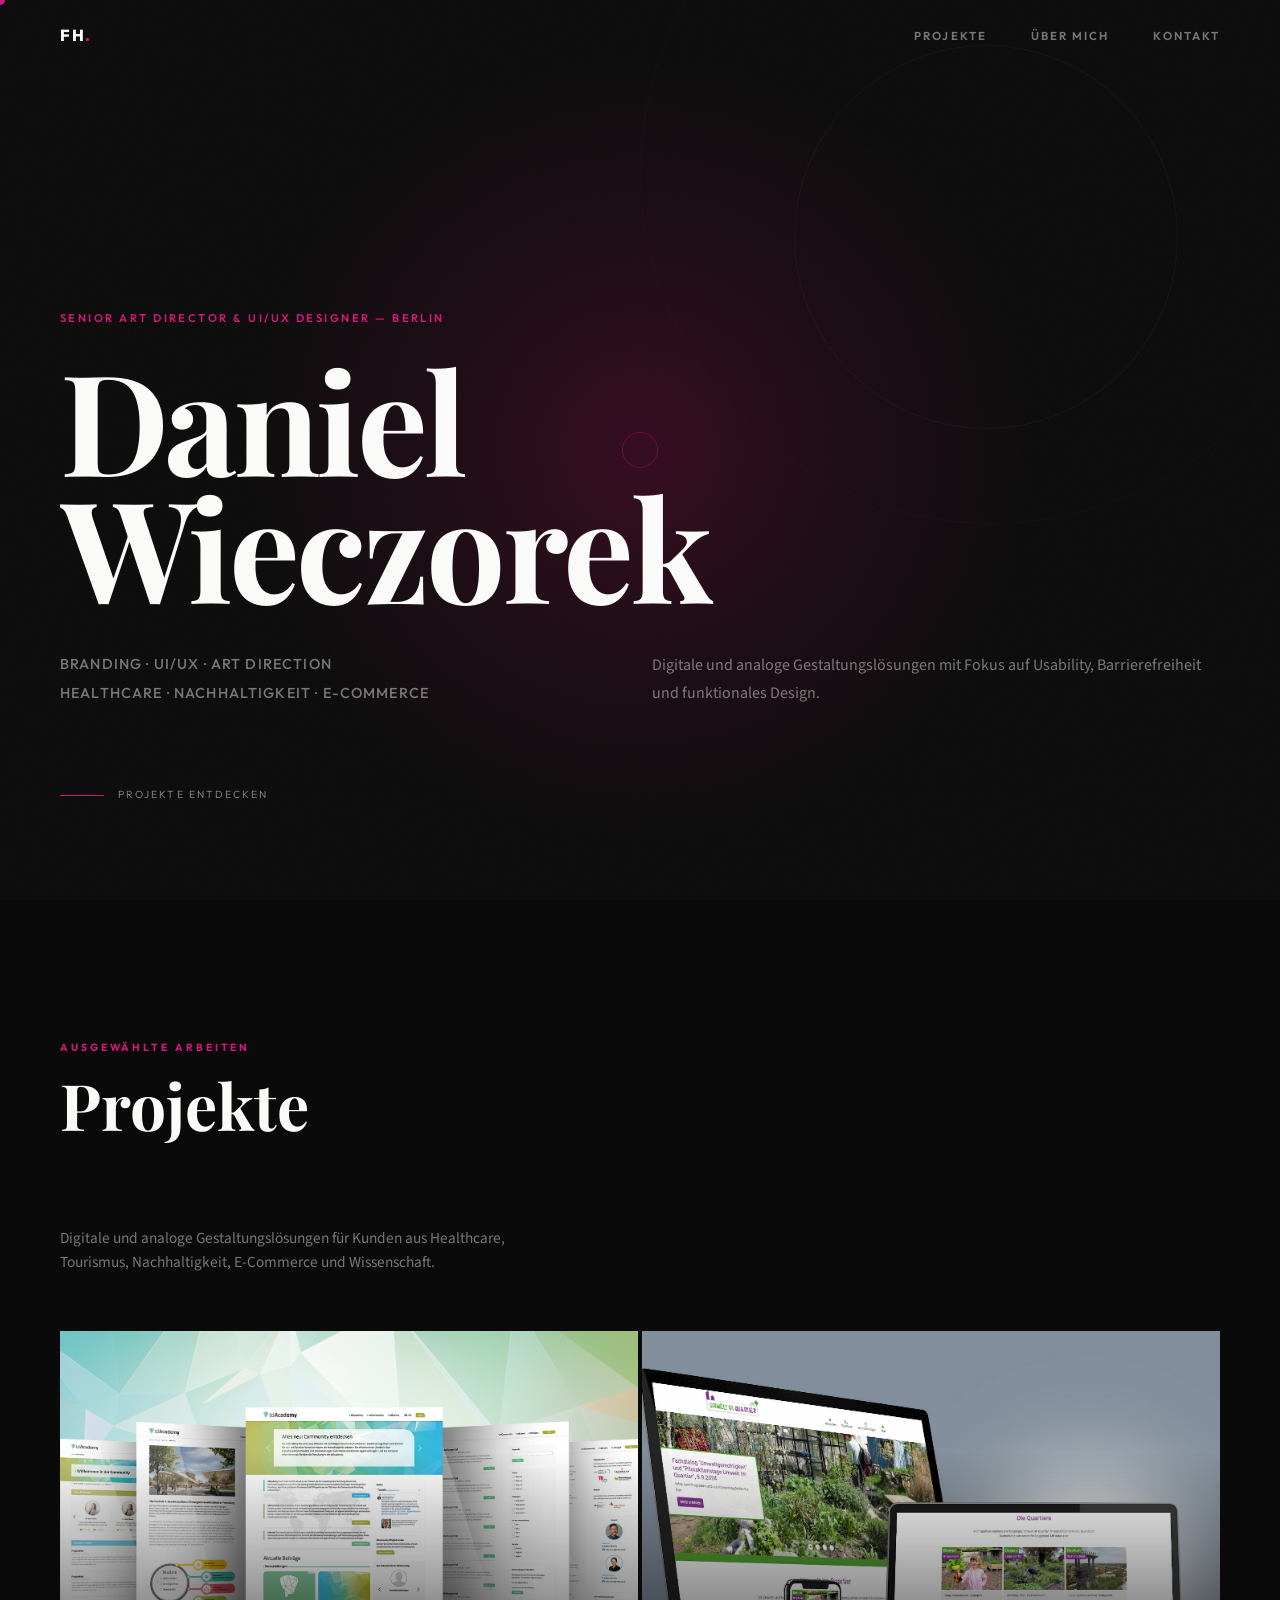
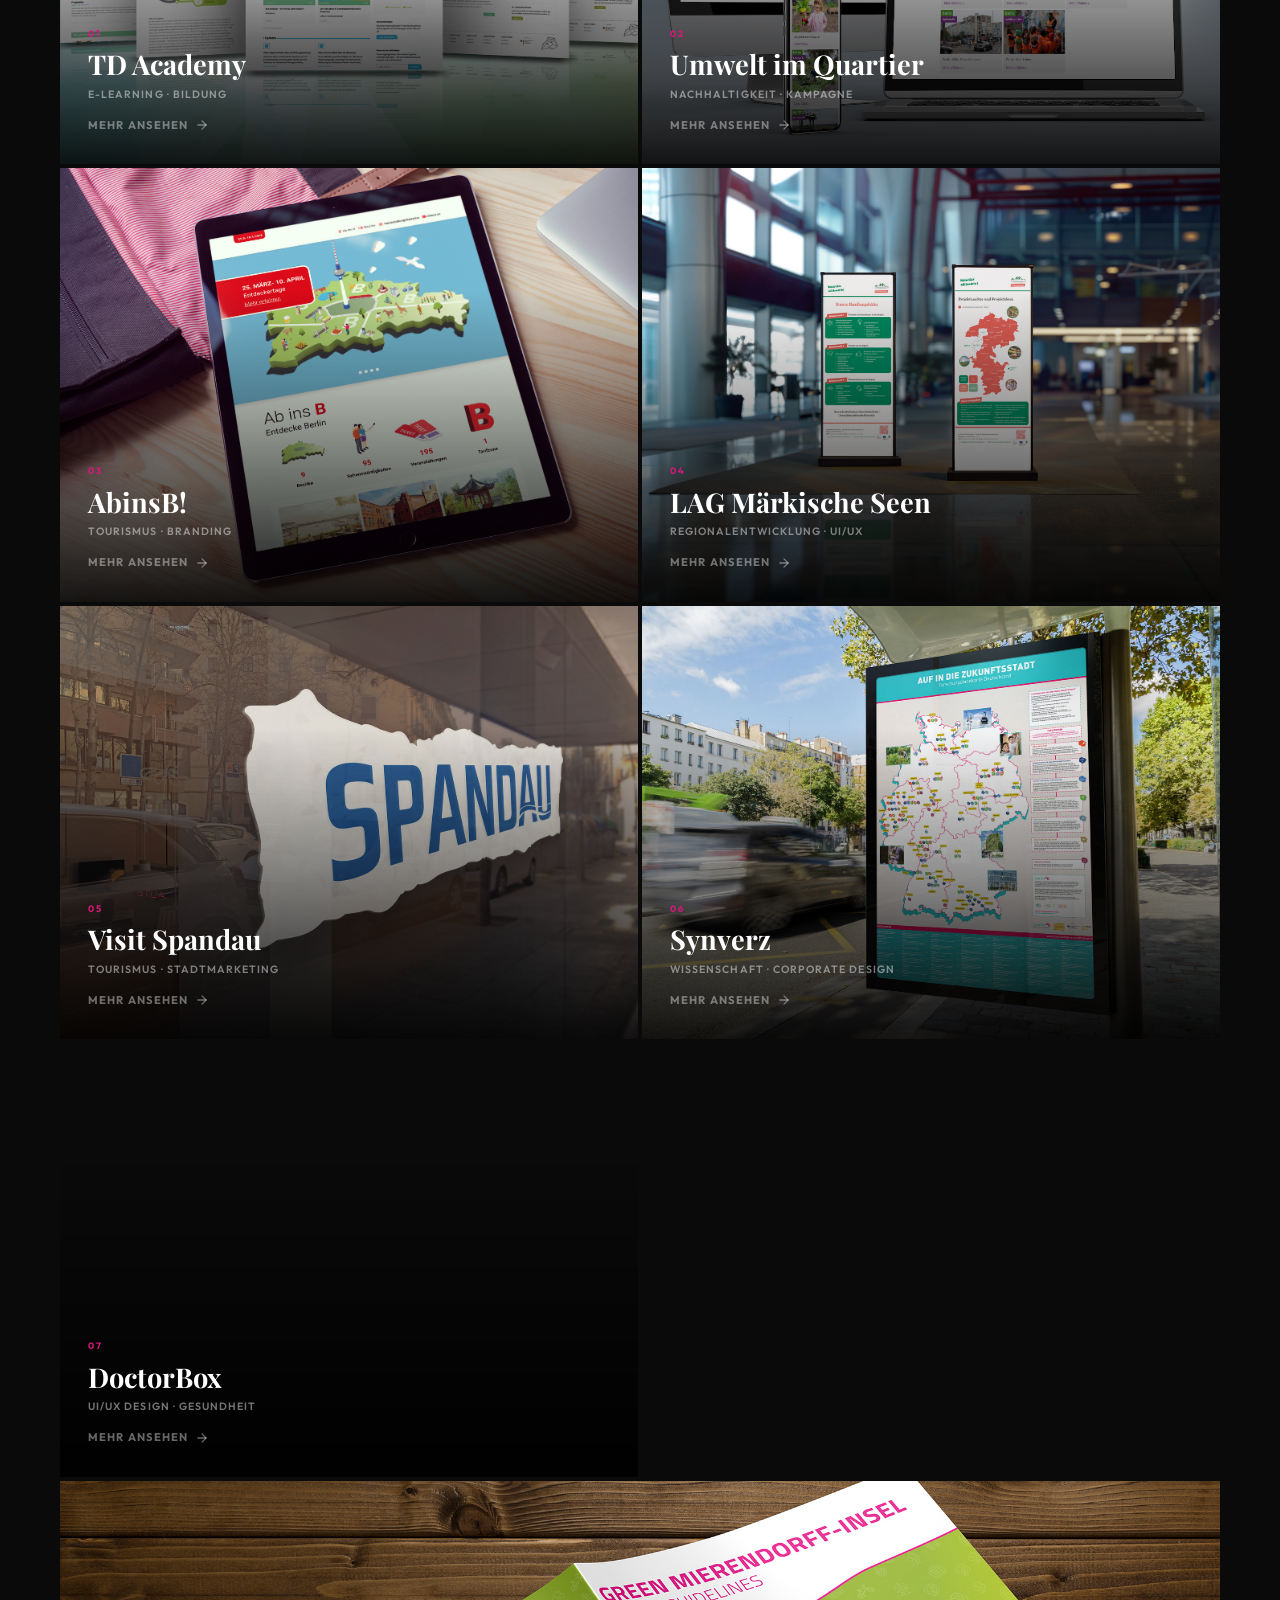
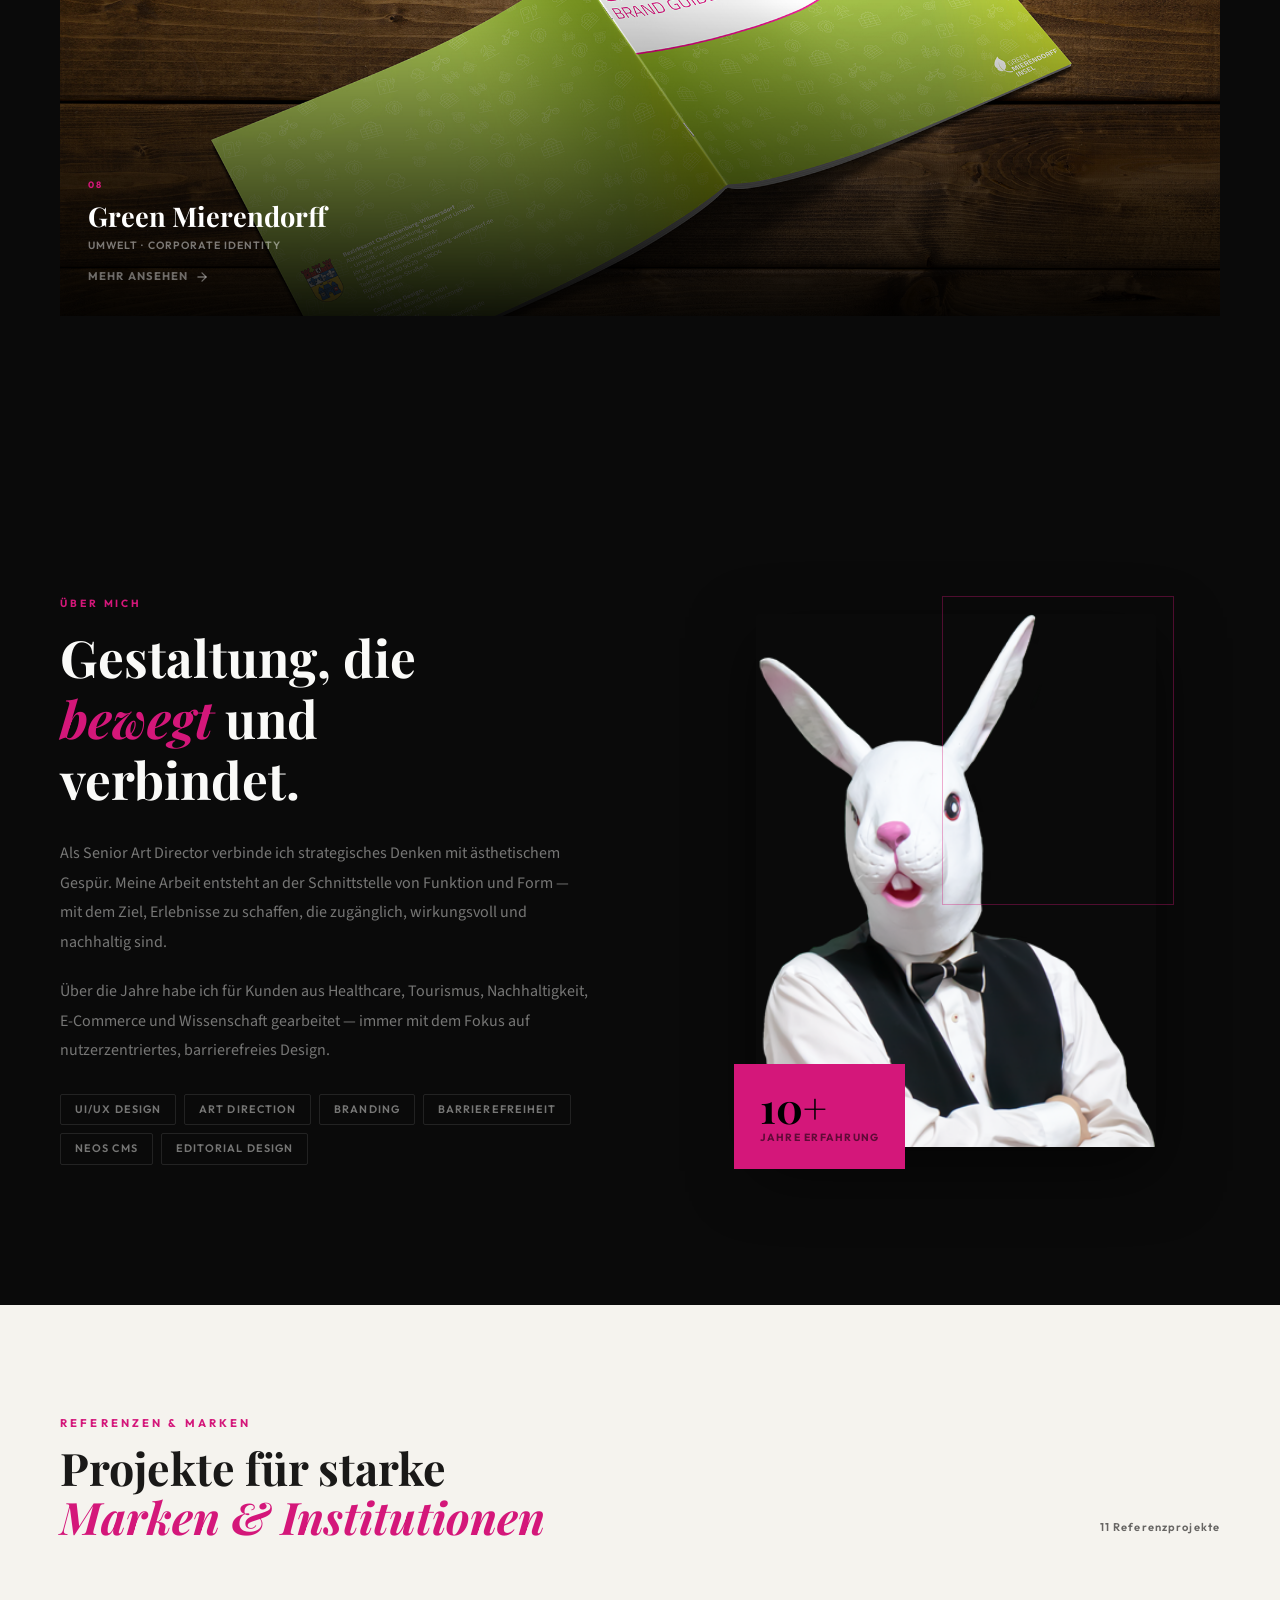
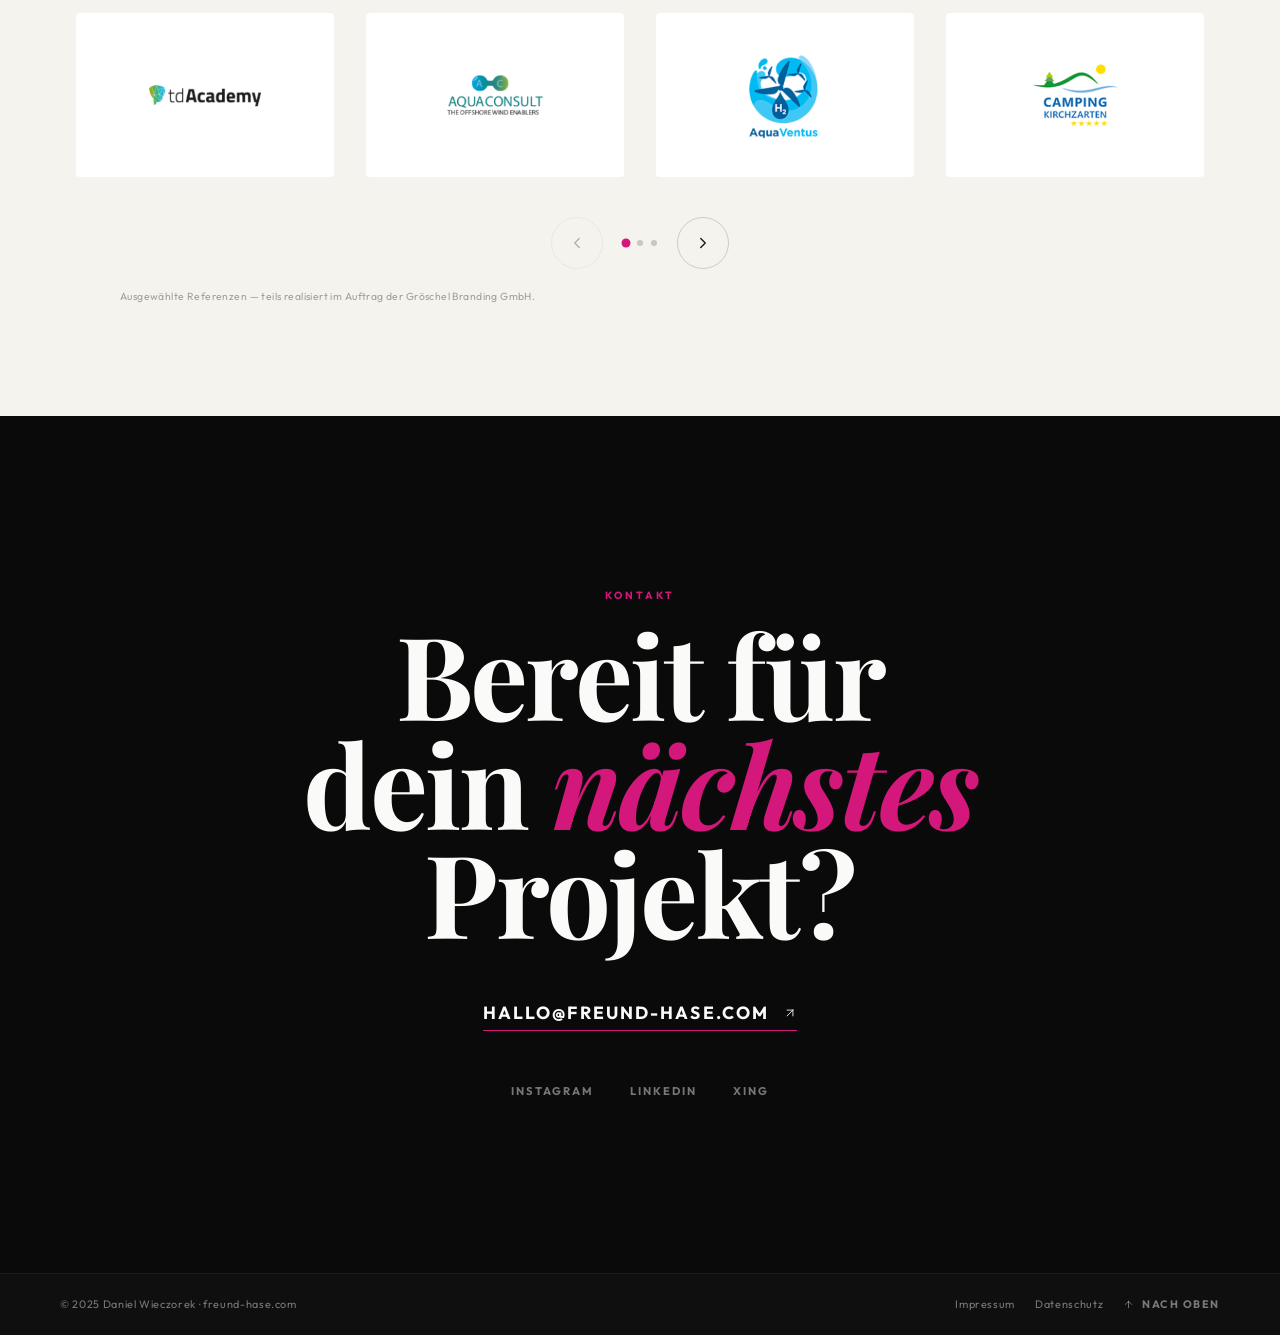
==== commit dac93a17: "Add project subpages, DoctorBox, CMS loaders and image fixes - Add all project subpages: uiq, abinsb" ====
--- a/index.html
+++ b/index.html
@@ -2,6 +2,7 @@
 <html lang="de">
 <head>
     <meta charset="UTF-8">
+    <link rel="icon" type="image/svg+xml" href="images/favicon-magenta.svg">
     <meta name="viewport" content="width=device-width, initial-scale=1.0">
     <title>Daniel Wieczorek — Senior Art Director & UI/UX Designer</title>
     <meta name="description" content="Digitale und analoge Gestaltungslösungen mit Fokus auf Usability, Barrierefreiheit und funktionales Design.">
@@ -195,13 +196,14 @@
         .proj-card:hover .proj-bg { transform: scale(1.14); }
 
         /* Images */
-        .p1 .proj-bg { background-image: url('https://www.freund-hase.com/images/td_academy_website_1920x1080.jpg'); }
-        .p2 .proj-bg { background-image: url('https://www.freund-hase.com/images/uiq_website_1920x1080.jpg'); }
-        .p3 .proj-bg { background-image: url('https://www.freund-hase.com/images/website_abinsb_1920x1080.jpg'); }
-        .p4 .proj-bg { background-image: url('https://www.freund-hase.com/images/Roll_Up_LAG_1920x1080.jpg'); }
-        .p5 .proj-bg { background-image: url('https://www.freund-hase.com/images/Brandbook_Mierendorff.jpg'); }
-        .p6 .proj-bg { background-image: url('https://freund-hase.com/images/logo_spandau_1920x1080.jpg'); }
-        .p7 .proj-bg { background-image: url('https://freund-hase.com/images/poster.jpg'); }
+        .p1 .proj-bg { background-image: url('images/tdacademy/td_academy_website_1920x1080.jpg'); }
+        .p2 .proj-bg { background-image: url('images/uiq/uiq_website_1920x1080.jpg'); }
+        .p3 .proj-bg { background-image: url('images/abinsb/website_abinsb_1920x1080.jpg'); }
+        .p4 .proj-bg { background-image: url('images/lag/Roll_Up_LAG_1920x1080.jpg'); }
+        .p5 .proj-bg { background-image: url('images/gm/Brandbook_Mierendorff.jpg'); }
+        .p6 .proj-bg { background-image: url('images/spandau/logo_spandau_1920x1080.jpg'); }
+        .p7 .proj-bg { background-image: url('images/synverz/poster.jpg'); }
+        .p8 .proj-bg { background-image: url('images/db/db_hero.jpg'); }
 
         .proj-card-link {
             position: absolute; inset: 0; z-index: 2;
@@ -250,9 +252,6 @@
             font-size: 0.83rem;
             color: rgba(255,255,255,0.55);
             line-height: 1.62;
-            display: -webkit-box;
-            -webkit-line-clamp: 2;
-            -webkit-box-orient: vertical;
             overflow: hidden;
             max-height: 0; opacity: 0;
             margin-bottom: 0;
@@ -373,7 +372,7 @@
             margin: 0 auto clamp(48px,7vw,72px);
             flex-wrap: wrap;
         }
-        .clients-hd-left {}
+
         .clients-label {
             font-family: var(--font-ui);
             font-size: 0.7rem; font-weight: 700;
@@ -607,7 +606,7 @@
         </article>
 
         <article class="proj-card p2" role="listitem" tabindex="0" aria-label="Umwelt im Quartier">
-            <a href="index.html#projekte" class="proj-card-link" aria-label="Umwelt im Quartier — Projekt ansehen"></a>
+            <a href="uiq.html" class="proj-card-link" aria-label="Umwelt im Quartier — Projekt ansehen"></a>
             <div class="proj-bg"></div>
             <div class="proj-overlay">
                 <span class="proj-num">02</span>
@@ -619,7 +618,7 @@
         </article>
 
         <article class="proj-card p3" role="listitem" tabindex="0" aria-label="AbinsB!">
-            <a href="index.html#projekte" class="proj-card-link" aria-label="AbinsB! — Projekt ansehen"></a>
+            <a href="abinsb.html" class="proj-card-link" aria-label="AbinsB! — Projekt ansehen"></a>
             <div class="proj-bg"></div>
             <div class="proj-overlay">
                 <span class="proj-num">03</span>
@@ -631,7 +630,7 @@
         </article>
 
         <article class="proj-card p4" role="listitem" tabindex="0" aria-label="LAG Märkische Seen">
-            <a href="index.html#projekte" class="proj-card-link" aria-label="LAG Märkische Seen — Projekt ansehen"></a>
+            <a href="lag.html" class="proj-card-link" aria-label="LAG Märkische Seen — Projekt ansehen"></a>
             <div class="proj-bg"></div>
             <div class="proj-overlay">
                 <span class="proj-num">04</span>
@@ -643,7 +642,7 @@
         </article>
 
         <article class="proj-card p6" role="listitem" tabindex="0" aria-label="Visit Spandau">
-            <a href="index.html#projekte" class="proj-card-link" aria-label="Visit Spandau — Projekt ansehen"></a>
+            <a href="spandau.html" class="proj-card-link" aria-label="Visit Spandau — Projekt ansehen"></a>
             <div class="proj-bg"></div>
             <div class="proj-overlay">
                 <span class="proj-num">05</span>
@@ -655,7 +654,7 @@
         </article>
 
         <article class="proj-card p7" role="listitem" tabindex="0" aria-label="Synverz">
-            <a href="index.html#projekte" class="proj-card-link" aria-label="Synverz — Projekt ansehen"></a>
+            <a href="synverz.html" class="proj-card-link" aria-label="Synverz — Projekt ansehen"></a>
             <div class="proj-bg"></div>
             <div class="proj-overlay">
                 <span class="proj-num">06</span>
@@ -666,11 +665,23 @@
             </div>
         </article>
 
-        <article class="proj-card p5 wide" role="listitem" tabindex="0" aria-label="Green Mierendorff">
-            <a href="index.html#projekte" class="proj-card-link" aria-label="Green Mierendorff — Projekt ansehen"></a>
+        <article class="proj-card p8" role="listitem" tabindex="0" aria-label="DoctorBox">
+            <a href="db.html" class="proj-card-link" aria-label="DoctorBox — Projekt ansehen"></a>
             <div class="proj-bg"></div>
             <div class="proj-overlay">
                 <span class="proj-num">07</span>
+                <h3 class="proj-name">DoctorBox</h3>
+                <p class="proj-cat">UI/UX Design · Gesundheit</p>
+                <p class="proj-desc">Nutzerzentriertes UI/UX-Design für Web und App — kontinuierlich weiterentwickelt mit Figma und skalierbarem Designsystem.</p>
+                <a href="db.html" class="proj-readmore">Mehr ansehen <svg viewBox="0 0 24 24"><line x1="5" y1="12" x2="19" y2="12"/><polyline points="12 5 19 12 12 19"/></svg></a>
+            </div>
+        </article>
+
+        <article class="proj-card p5 wide" role="listitem" tabindex="0" aria-label="Green Mierendorff">
+            <a href="gm.html" class="proj-card-link" aria-label="Green Mierendorff — Projekt ansehen"></a>
+            <div class="proj-bg"></div>
+            <div class="proj-overlay">
+                <span class="proj-num">08</span>
                 <h3 class="proj-name">Green Mierendorff</h3>
                 <p class="proj-cat">Umwelt · Corporate Identity</p>
                 <p class="proj-desc">Vollständige Corporate Identity für ein nachhaltiges Quartiersentwicklungsprojekt in Berlin — Brandbook, Flyer, Visitenkarten.</p>
@@ -712,7 +723,7 @@
 
             <div class="about-vis rv d2">
                 <div class="about-vis-box">
-                    <img src="https://www.freund-hase.com/images/freund-hase.png"
+                    <img src="images/index/freund-hase.png"
                          alt="Daniel Wieczorek — Senior Art Director"
                          class="about-portrait" loading="lazy">
                     <div class="av-frame" aria-hidden="true"></div>
@@ -728,13 +739,13 @@
 </section>
 
 <!-- ─── Clients Slider ─── -->
-<section class="clients-section" id="kunden" role="region" aria-label="Kunden und Branchen">
+<section class="clients-section" id="kunden" role="region" aria-label="Referenzen und Marken">
     <div class="clients-header rv">
         <div class="clients-hd-left">
-            <span class="clients-label">Kunden &amp; Branchen</span>
-            <h2 class="clients-title">Vertrauen seit<br><em style="font-style:italic;color:var(--accent)">über 10 Jahren</em></h2>
+            <span class="clients-label">Referenzen &amp; Marken</span>
+            <h2 class="clients-title">Projekte für starke<br><em style="font-style:italic;color:var(--accent)">Marken & Institutionen</em></h2>
         </div>
-        <span class="clients-count">11 Referenzkunden</span>
+        <span class="clients-count">11 Referenzprojekte</span>
     </div>
 
     <div class="slider-wrap rv d1">
@@ -742,57 +753,57 @@
             <div class="slider-track" id="sliderTrack" role="list">
                 <div class="slider-slide" role="listitem">
                     <div class="slider-logo-box">
-                        <img class="slider-logo-img" src="https://www.freund-hase.com/images/scaled/td_167x150h.png" alt="TD Academy" loading="lazy">
+                        <img class="slider-logo-img" src="images/index/td_167x150h.png" alt="TD Academy" loading="lazy">
                     </div>
                 </div>
                 <div class="slider-slide" role="listitem">
                     <div class="slider-logo-box">
-                        <img class="slider-logo-img" src="https://www.freund-hase.com/images/scaled/aqua_consult1_167x150h.png" alt="Aqua Consult" loading="lazy">
+                        <img class="slider-logo-img" src="images/index/aqua_consult1_167x150h.png" alt="Aqua Consult" loading="lazy">
                     </div>
                 </div>
                 <div class="slider-slide" role="listitem">
                     <div class="slider-logo-box">
-                        <img class="slider-logo-img" src="https://www.freund-hase.com/images/scaled/Aqua_Ventus_167x150h.png" alt="Aqua Ventus" loading="lazy">
+                        <img class="slider-logo-img" src="images/index/Aqua_Ventus_167x150h.png" alt="Aqua Ventus" loading="lazy">
                     </div>
                 </div>
                 <div class="slider-slide" role="listitem">
                     <div class="slider-logo-box">
-                        <img class="slider-logo-img" src="https://www.freund-hase.com/images/scaled/CK_167x150h.png" alt="CK" loading="lazy">
+                        <img class="slider-logo-img" src="images/index/CK_167x150h.png" alt="Camping Kirchzarten" loading="lazy">
                     </div>
                 </div>
                 <div class="slider-slide" role="listitem">
                     <div class="slider-logo-box">
-                        <img class="slider-logo-img" src="https://www.freund-hase.com/images/scaled/db1_167x150h.png" alt="Deutsche Bahn" loading="lazy">
+                        <img class="slider-logo-img" src="images/index/db1_167x150h.png" alt="Doctorbox" loading="lazy">
                     </div>
                 </div>
                 <div class="slider-slide" role="listitem">
                     <div class="slider-logo-box">
-                        <img class="slider-logo-img" src="https://www.freund-hase.com/images/scaled/hsw_167x150h.png" alt="HSW" loading="lazy">
+                        <img class="slider-logo-img" src="images/index/hsw_167x150h.png" alt="HSW" loading="lazy">
                     </div>
                 </div>
                 <div class="slider-slide" role="listitem">
                     <div class="slider-logo-box">
-                        <img class="slider-logo-img" src="https://www.freund-hase.com/images/scaled/Pronol_167x150h.png" alt="Pronol" loading="lazy">
+                        <img class="slider-logo-img" src="images/index/Pronol_167x150h.png" alt="Pronol" loading="lazy">
                     </div>
                 </div>
                 <div class="slider-slide" role="listitem">
                     <div class="slider-logo-box">
-                        <img class="slider-logo-img" src="https://www.freund-hase.com/images/scaled/spandau_167x150h.png" alt="Bezirk Spandau" loading="lazy">
+                        <img class="slider-logo-img" src="images/index/spandau_167x150h.png" alt="Bezirk Spandau" loading="lazy">
                     </div>
                 </div>
                 <div class="slider-slide" role="listitem">
                     <div class="slider-logo-box">
-                        <img class="slider-logo-img" src="https://www.freund-hase.com/images/scaled/Synverz_167x150h.png" alt="Synverz" loading="lazy">
+                        <img class="slider-logo-img" src="images/index/Synverz_167x150h.png" alt="Synverz" loading="lazy">
                     </div>
                 </div>
                 <div class="slider-slide" role="listitem">
                     <div class="slider-logo-box">
-                        <img class="slider-logo-img" src="https://www.freund-hase.com/images/scaled/tub_167x150h.png" alt="TU Berlin" loading="lazy">
+                        <img class="slider-logo-img" src="images/index/tub_167x150h.png" alt="TU Berlin" loading="lazy">
                     </div>
                 </div>
                 <div class="slider-slide" role="listitem">
                     <div class="slider-logo-box">
-                        <img class="slider-logo-img" src="https://www.freund-hase.com/images/scaled/vb1_167x150h.png" alt="VB" loading="lazy">
+                        <img class="slider-logo-img" src="images/index/vb1_167x150h.png" alt="VB" loading="lazy">
                     </div>
                 </div>
             </div>
@@ -808,6 +819,9 @@
             </button>
         </div>
     </div>
+    <p style="max-width:var(--wrap);margin:20px auto 0;padding:0 clamp(20px,5vw,60px);font-family:var(--font-ui);font-size:0.65rem;color:rgba(0,0,0,0.35);letter-spacing:0.04em;">
+        Ausgewählte Referenzen — teils realisiert im Auftrag der Gröschel Branding GmbH.
+    </p>
 </section>
 
 <!-- ─── Contact ─── -->
@@ -828,23 +842,25 @@
             </a>
         </div>
         <nav class="ct-social rv d3" aria-label="Social Media Links">
-            <a href="#" rel="noopener noreferrer" aria-label="Instagram">Instagram</a>
-            <a href="#" rel="noopener noreferrer" aria-label="LinkedIn">LinkedIn</a>
-            <a href="#" rel="noopener noreferrer" aria-label="XING">XING</a>
+            <a href="https://www.instagram.com/freund.hase/" target="_blank" rel="noopener noreferrer" aria-label="Instagram">Instagram</a>
+            <a href="https://www.linkedin.com/in/daniel-wieczorek-14030173" target="_blank" rel="noopener noreferrer" aria-label="LinkedIn">LinkedIn</a>
+            <a href="https://www.xing.com/profile/Daniel_Wieczorek2" target="_blank" rel="noopener noreferrer" aria-label="XING">XING</a>
         </nav>
     </div>
 </section>
 
 <!-- ─── Footer ─── -->
-<footer role="contentinfo">
-    <div class="foot-inner">
-        <p class="foot-copy">© 2025 Daniel Wieczorek · freund-hase.com · <a href="#" style="color:inherit;">Impressum</a></p>
-        <a href="#" class="foot-top" aria-label="Zurück nach oben">
-            <svg viewBox="0 0 24 24" stroke-width="2" stroke-linecap="round" stroke-linejoin="round">
-                <path d="M12 19V5M5 12l7-7 7 7"/>
-            </svg>
-            Nach oben
-        </a>
+<footer class="footer">
+    <div class="footer-inner">
+        <span class="footer-copy">© 2025 Daniel Wieczorek · freund-hase.com</span>
+        <div class="footer-right">
+            <a href="impressum.html" class="footer-link">Impressum</a>
+            <a href="datenschutz.html" class="footer-link">Datenschutz</a>
+            <a href="#" class="footer-top" aria-label="Zurück nach oben">
+                <svg viewBox="0 0 24 24"><path d="M12 19V5M5 12l7-7 7 7"/></svg>
+                Nach oben
+            </a>
+        </div>
     </div>
 </footer>
 
@@ -1256,18 +1272,25 @@
             if (avLbl && a.yearsLabel) avLbl.textContent = a.yearsLabel;
         }
 
+        /* Skills / Chips */
+        if (cms.skills && cms.skills.length) {
+            const tagsEl = document.querySelector('.tags');
+            if (tagsEl) {
+                tagsEl.innerHTML = cms.skills
+                    .map(s => `<span class="tag">${s}</span>`)
+                    .join('');
+            }
+        }
+
         /* Contact */
         const c = cms.contact;
-        if (c && c.email) {
+        if (c) {
             const ctEmail = document.querySelector('.ct-email');
             if (ctEmail) {
-                ctEmail.href = 'mailto:' + c.email;
-                /* Replace text node (first child) keeping the SVG arrow */
-                const textNode = ctEmail.firstChild;
-                if (textNode && textNode.nodeType === 3) {
-                    textNode.textContent = c.email + ' ';
-                } else {
-                    ctEmail.prepend(document.createTextNode(c.email + ' '));
+                if (c.email) ctEmail.href = 'mailto:' + c.email;
+                if (c.emailLabel) {
+                    const textNode = ctEmail.firstChild;
+                    if (textNode && textNode.nodeType === 3) textNode.textContent = c.emailLabel + ' ';
                 }
             }
         }
--- a/styles.css
+++ b/styles.css
@@ -205,33 +205,40 @@
 /* ============================
    Footer
    ============================ */
-footer {
+.footer {
     background: var(--bg-alt);
     border-top: 1px solid rgba(255,255,255,0.05);
     padding: 22px clamp(20px, 5vw, 60px);
 }
-.foot-inner {
+.footer-inner {
     max-width: var(--wrap); margin: 0 auto;
     display: flex; align-items: center;
     justify-content: space-between; gap: 16px;
     flex-wrap: wrap;
 }
-.foot-copy {
+.footer-copy {
     font-family: var(--font-ui);
     font-size: 0.68rem; letter-spacing: 0.06em;
     color: var(--text-muted);
 }
-.foot-copy a:hover { color: var(--accent); }
-.foot-top {
-    font-family: var(--font-ui);
-    font-size: 0.68rem; font-weight: 700;
-    letter-spacing: 0.14em; text-transform: uppercase;
+.footer-right {
+    display: flex; align-items: center; gap: 20px;
+}
+.footer-link {
+    font-family: var(--font-ui); font-size: 0.68rem;
+    letter-spacing: 0.06em; color: var(--text-muted);
+    transition: color 0.2s;
+}
+.footer-link:hover { color: var(--accent); }
+.footer-top {
+    font-family: var(--font-ui); font-size: 0.68rem;
+    font-weight: 700; letter-spacing: 0.14em; text-transform: uppercase;
     color: var(--text-muted);
     display: flex; align-items: center; gap: 8px;
     transition: color 0.2s;
 }
-.foot-top:hover { color: var(--accent); }
-.foot-top svg { width: 11px; height: 11px; stroke: currentColor; fill: none; }
+.footer-top:hover { color: var(--accent); }
+.footer-top svg { width: 11px; height: 11px; stroke: currentColor; fill: none; stroke-width: 2; stroke-linecap: round; stroke-linejoin: round; }
 
 /* ============================
    Keyframes
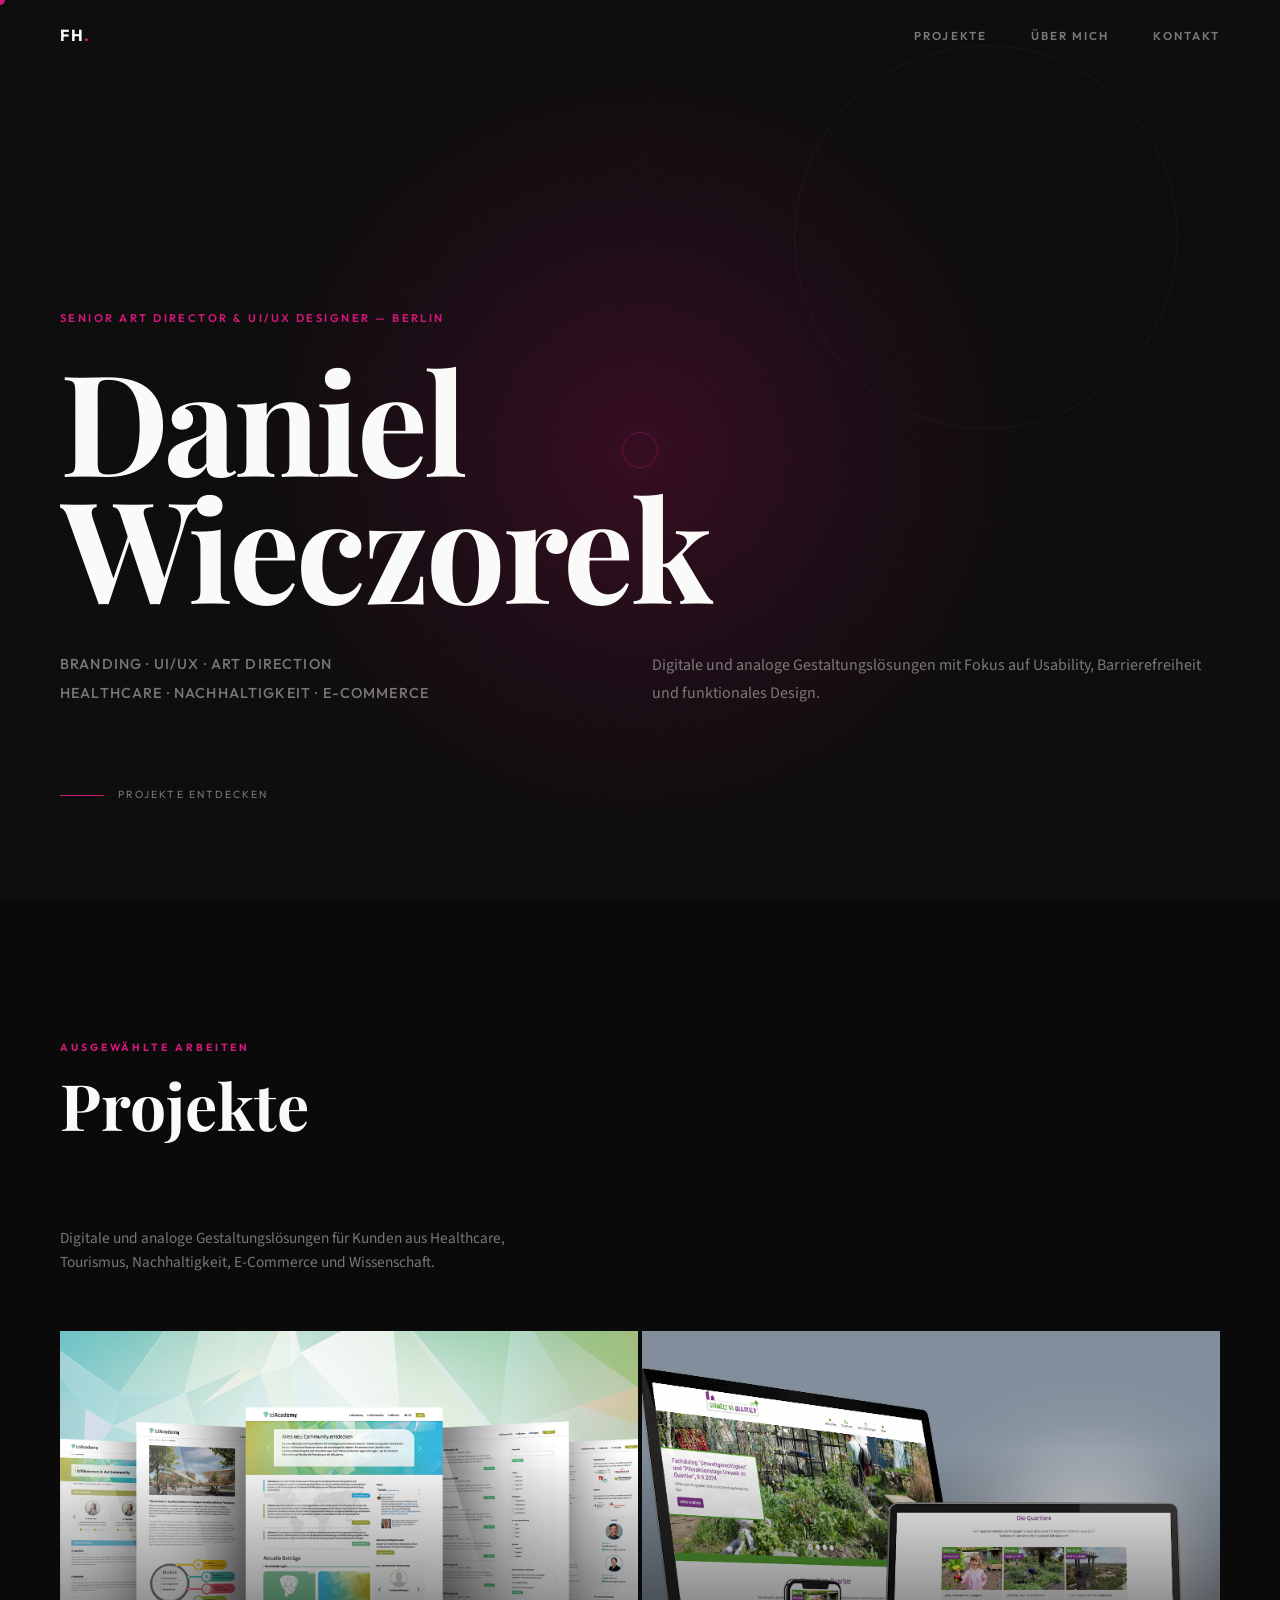
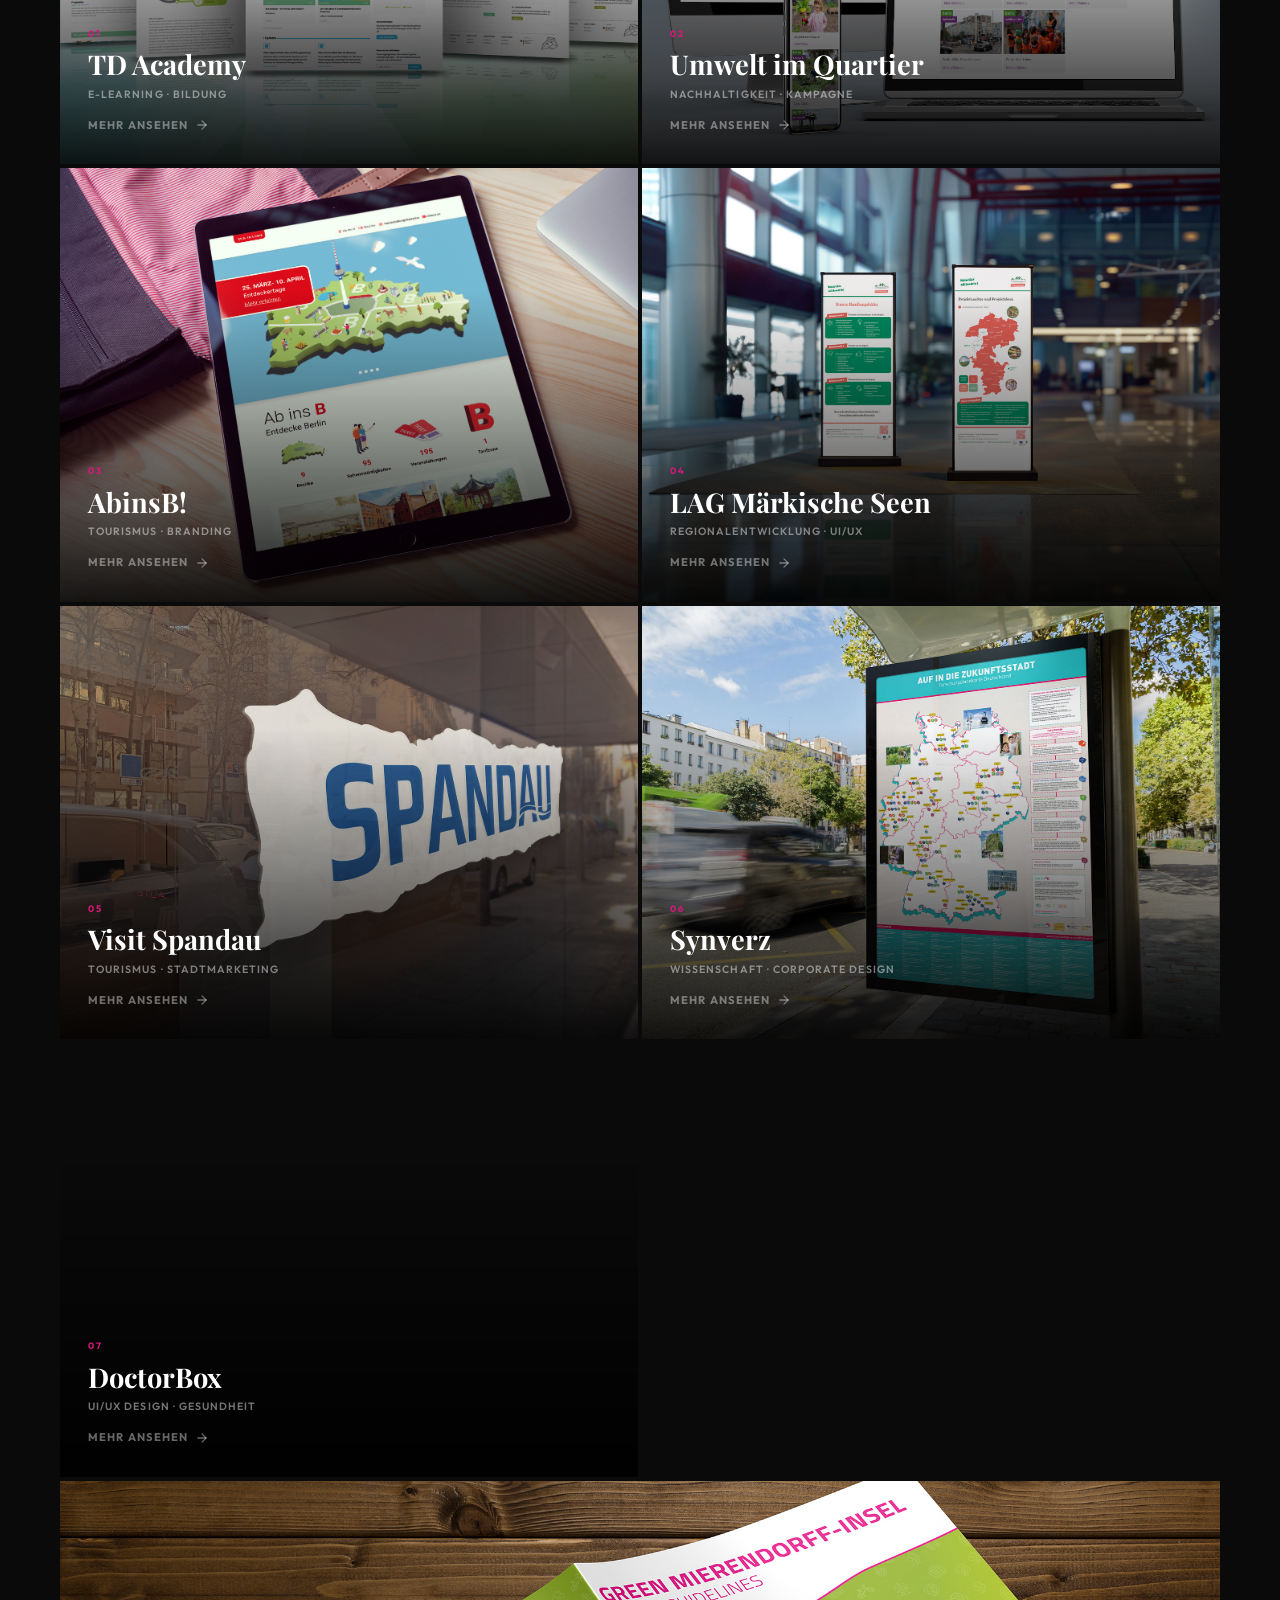
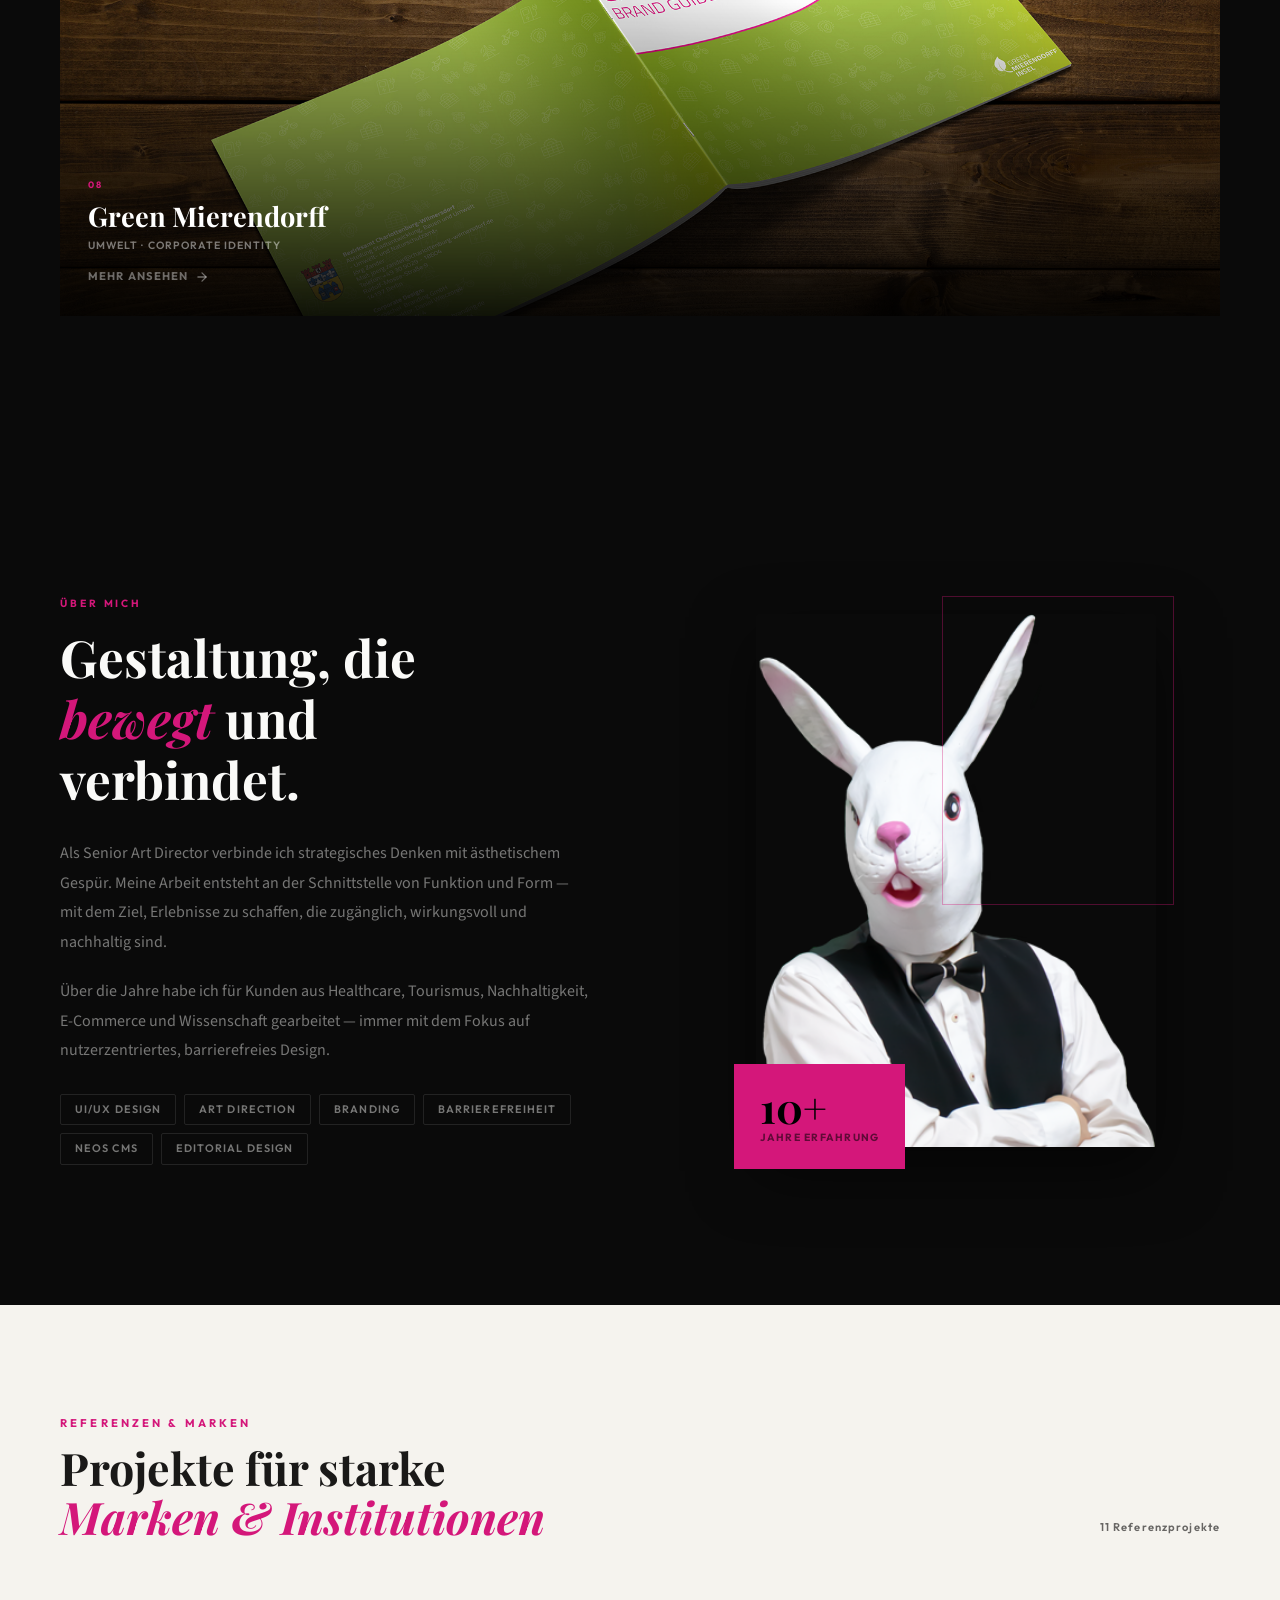
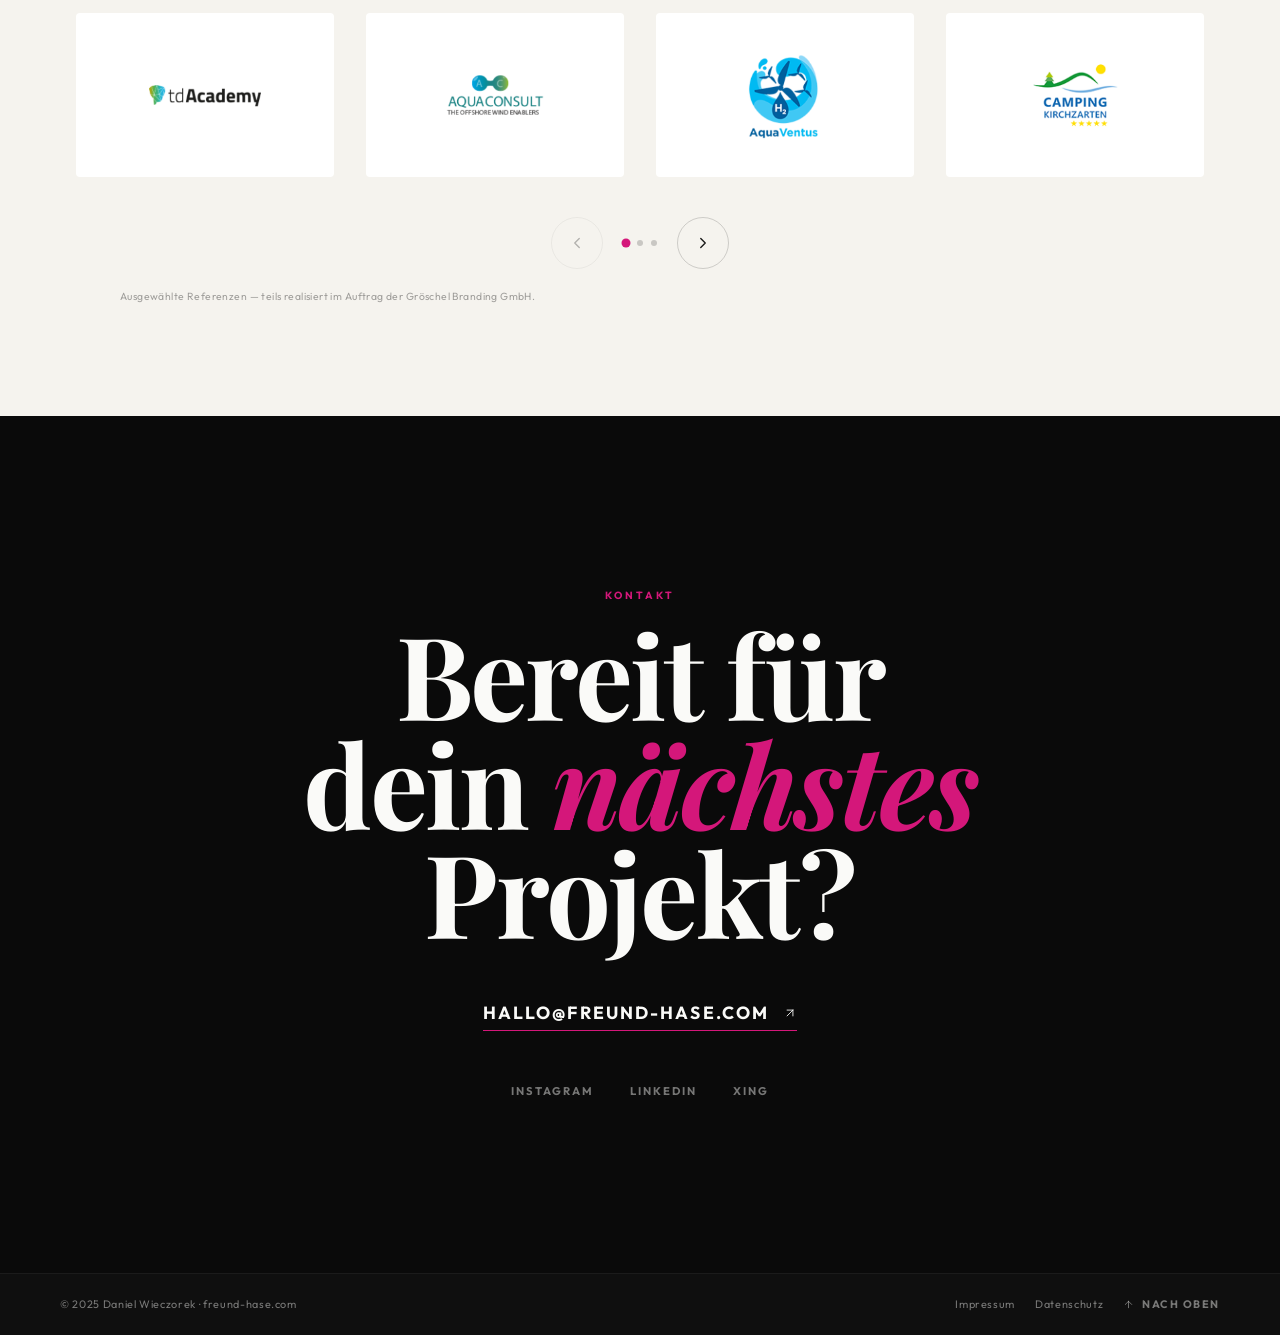
==== commit da90fa49: "Host Google Fonts locally — DSGVO-konform - Download Playfair Display, Outfit, Source Sans 3 als WOF" ====
--- a/index.html
+++ b/index.html
@@ -6,9 +6,7 @@
     <meta name="viewport" content="width=device-width, initial-scale=1.0">
     <title>Daniel Wieczorek — Senior Art Director & UI/UX Designer</title>
     <meta name="description" content="Digitale und analoge Gestaltungslösungen mit Fokus auf Usability, Barrierefreiheit und funktionales Design.">
-    <link rel="preconnect" href="https://fonts.googleapis.com">
-    <link rel="preconnect" href="https://fonts.gstatic.com" crossorigin>
-    <link href="https://fonts.googleapis.com/css2?family=Playfair+Display:ital,wght@0,700;0,900;1,700&family=Outfit:wght@400;500;600;700&family=Source+Sans+3:wght@400;500&display=swap" rel="stylesheet">
+    <link rel="stylesheet" href="fonts/fonts.css">
     <link rel="stylesheet" href="styles.css">
     <style>
         /* ============================
--- a/fonts/fonts.css
+++ b/fonts/fonts.css
@@ -0,0 +1,74 @@
+/* Playfair Display */
+@font-face {
+  font-family: 'Playfair Display';
+  font-style: normal;
+  font-weight: 700;
+  font-display: swap;
+  src: url('playfair-display-700.woff2') format('woff2');
+}
+
+@font-face {
+  font-family: 'Playfair Display';
+  font-style: normal;
+  font-weight: 900;
+  font-display: swap;
+  src: url('playfair-display-900.woff2') format('woff2');
+}
+
+@font-face {
+  font-family: 'Playfair Display';
+  font-style: italic;
+  font-weight: 700;
+  font-display: swap;
+  src: url('playfair-display-italic-700.woff2') format('woff2');
+}
+
+/* Outfit */
+@font-face {
+  font-family: 'Outfit';
+  font-style: normal;
+  font-weight: 400;
+  font-display: swap;
+  src: url('outfit-400.woff2') format('woff2');
+}
+
+@font-face {
+  font-family: 'Outfit';
+  font-style: normal;
+  font-weight: 500;
+  font-display: swap;
+  src: url('outfit-500.woff2') format('woff2');
+}
+
+@font-face {
+  font-family: 'Outfit';
+  font-style: normal;
+  font-weight: 600;
+  font-display: swap;
+  src: url('outfit-600.woff2') format('woff2');
+}
+
+@font-face {
+  font-family: 'Outfit';
+  font-style: normal;
+  font-weight: 700;
+  font-display: swap;
+  src: url('outfit-700.woff2') format('woff2');
+}
+
+/* Source Sans 3 */
+@font-face {
+  font-family: 'Source Sans 3';
+  font-style: normal;
+  font-weight: 400;
+  font-display: swap;
+  src: url('source-sans-3-400.woff2') format('woff2');
+}
+
+@font-face {
+  font-family: 'Source Sans 3';
+  font-style: normal;
+  font-weight: 500;
+  font-display: swap;
+  src: url('source-sans-3-500.woff2') format('woff2');
+}
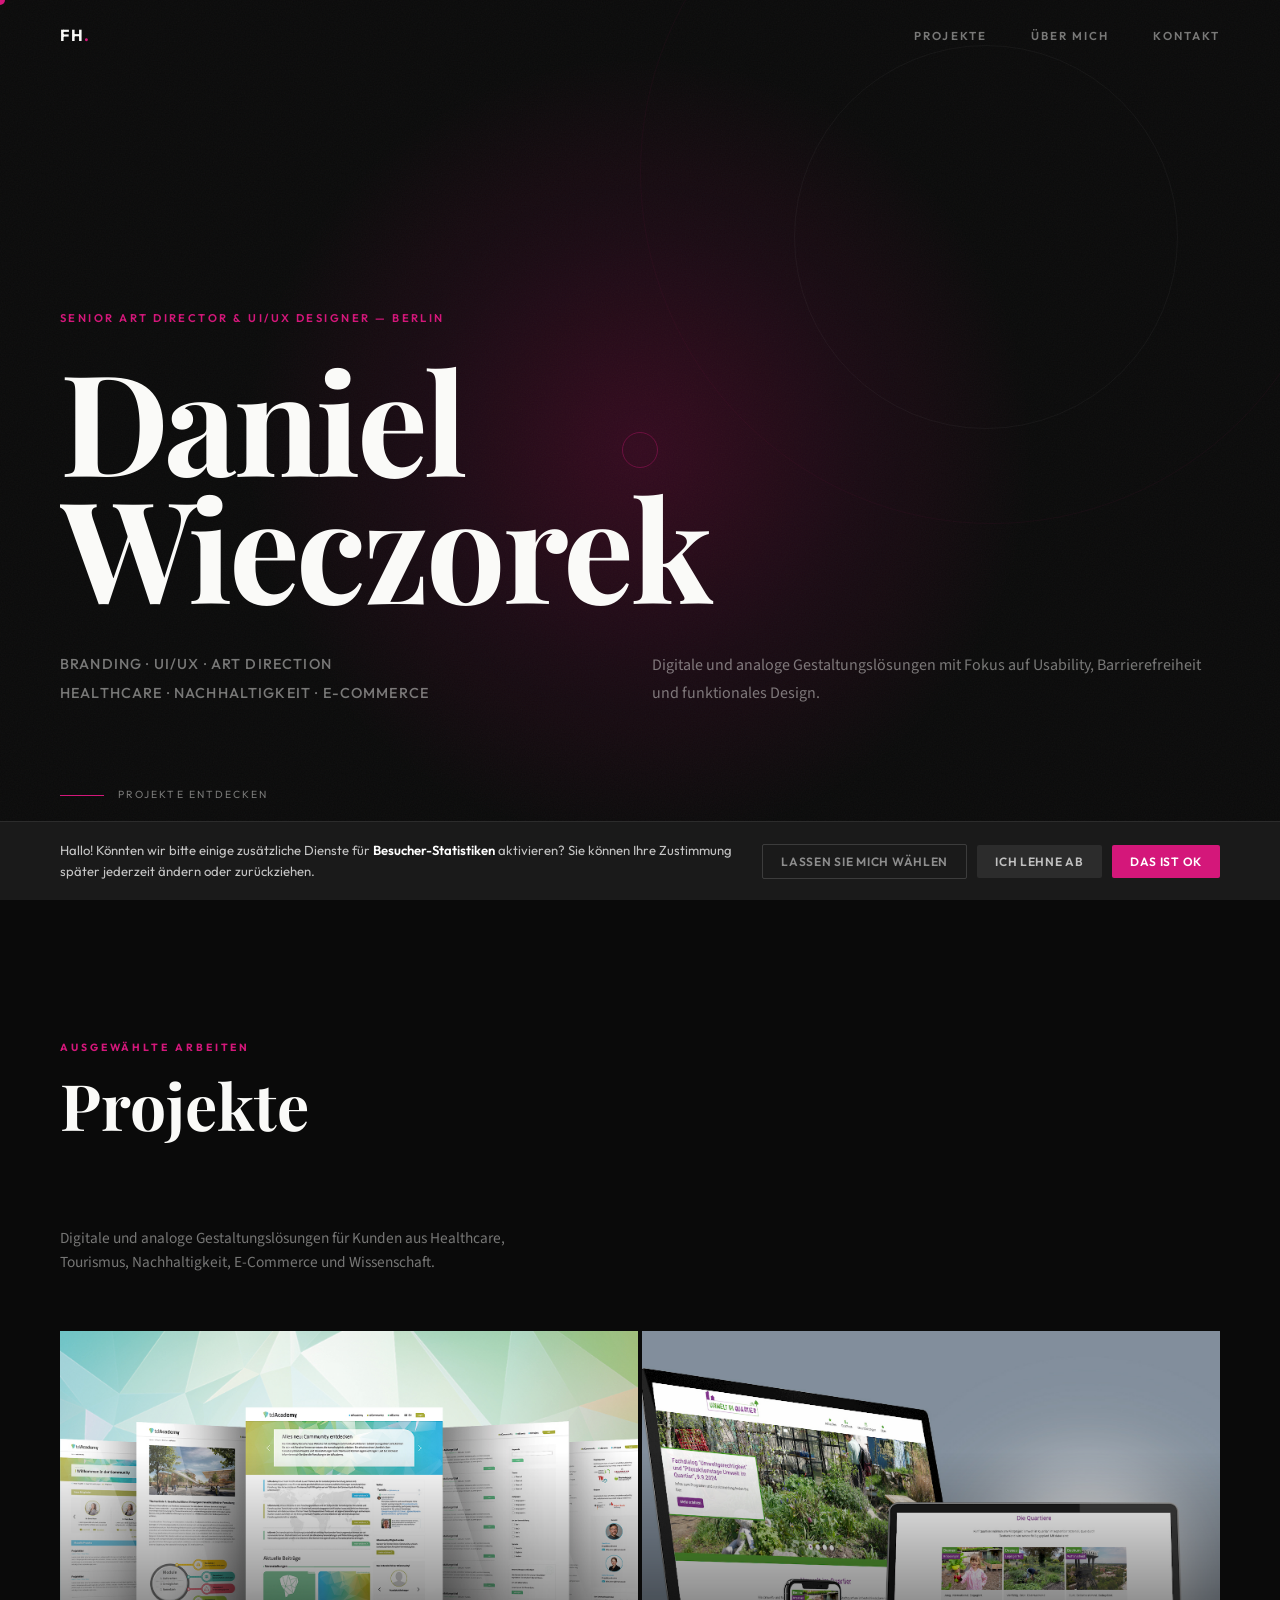
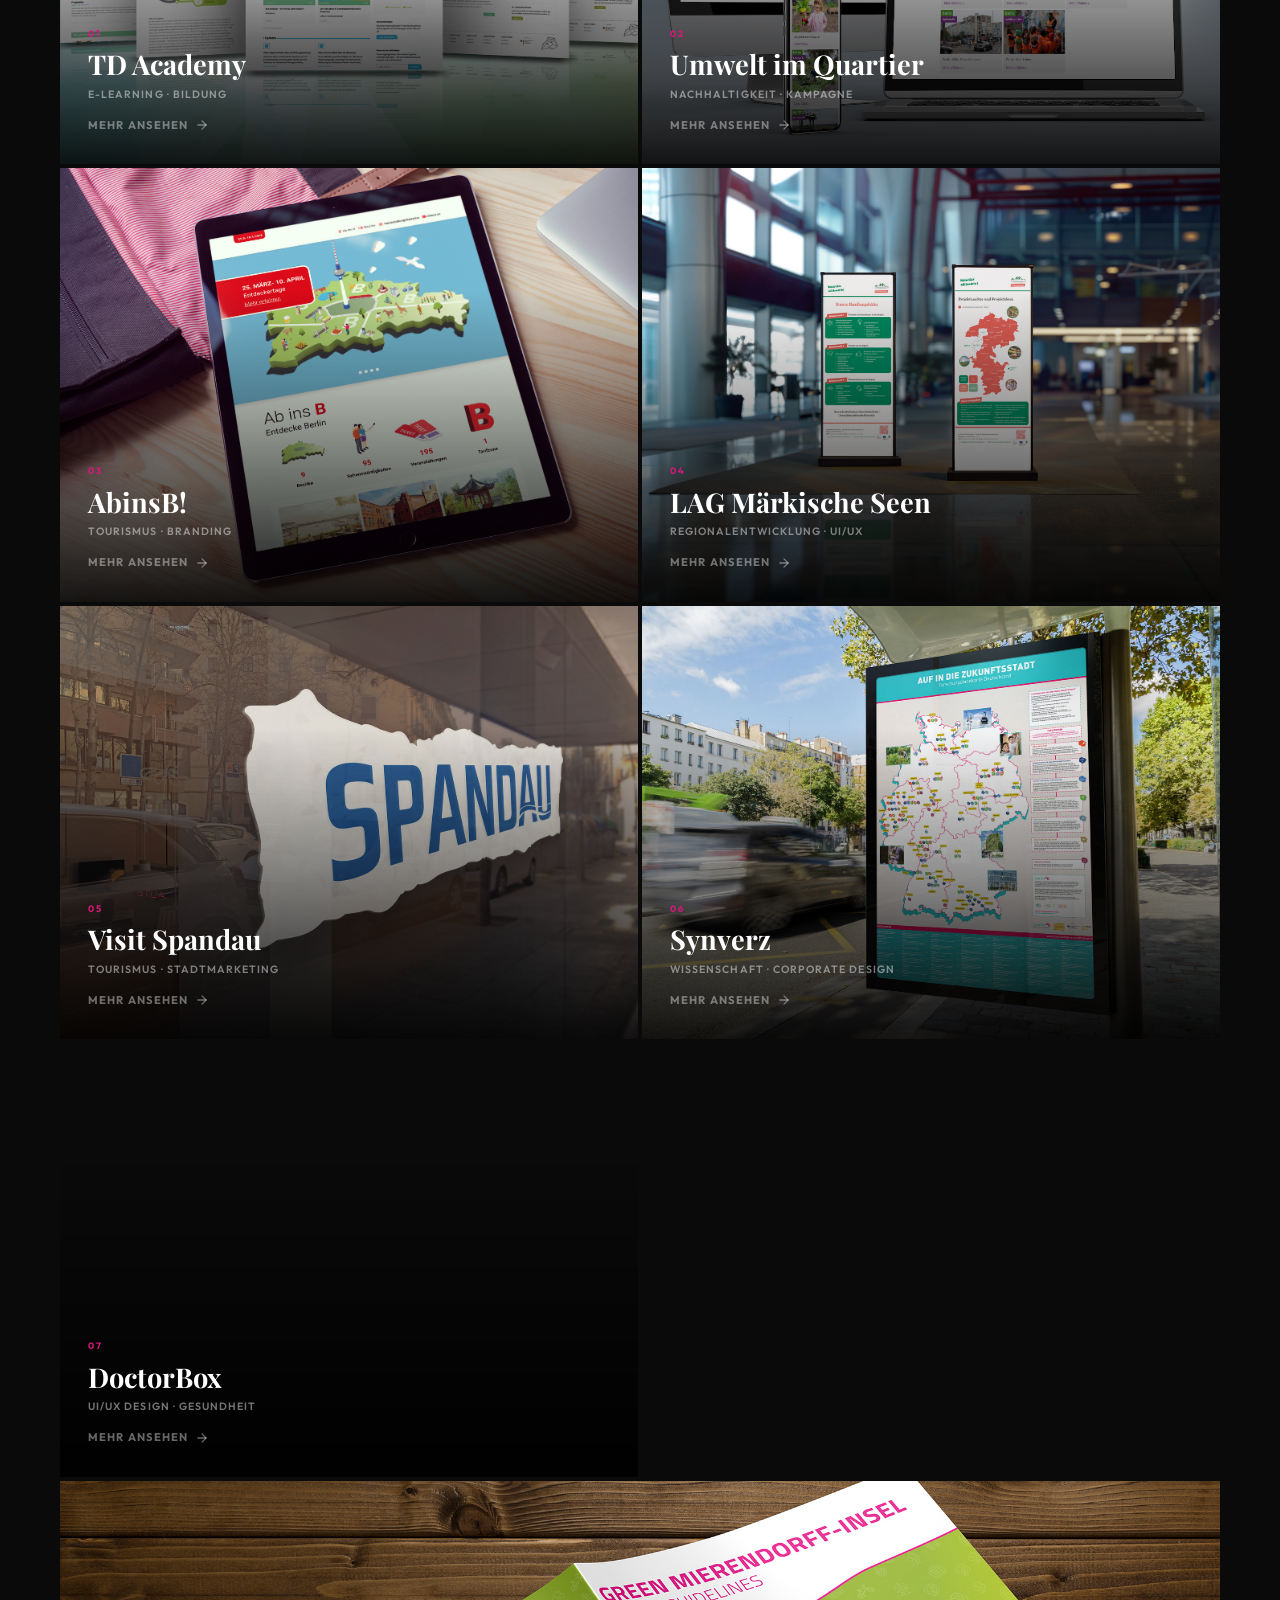
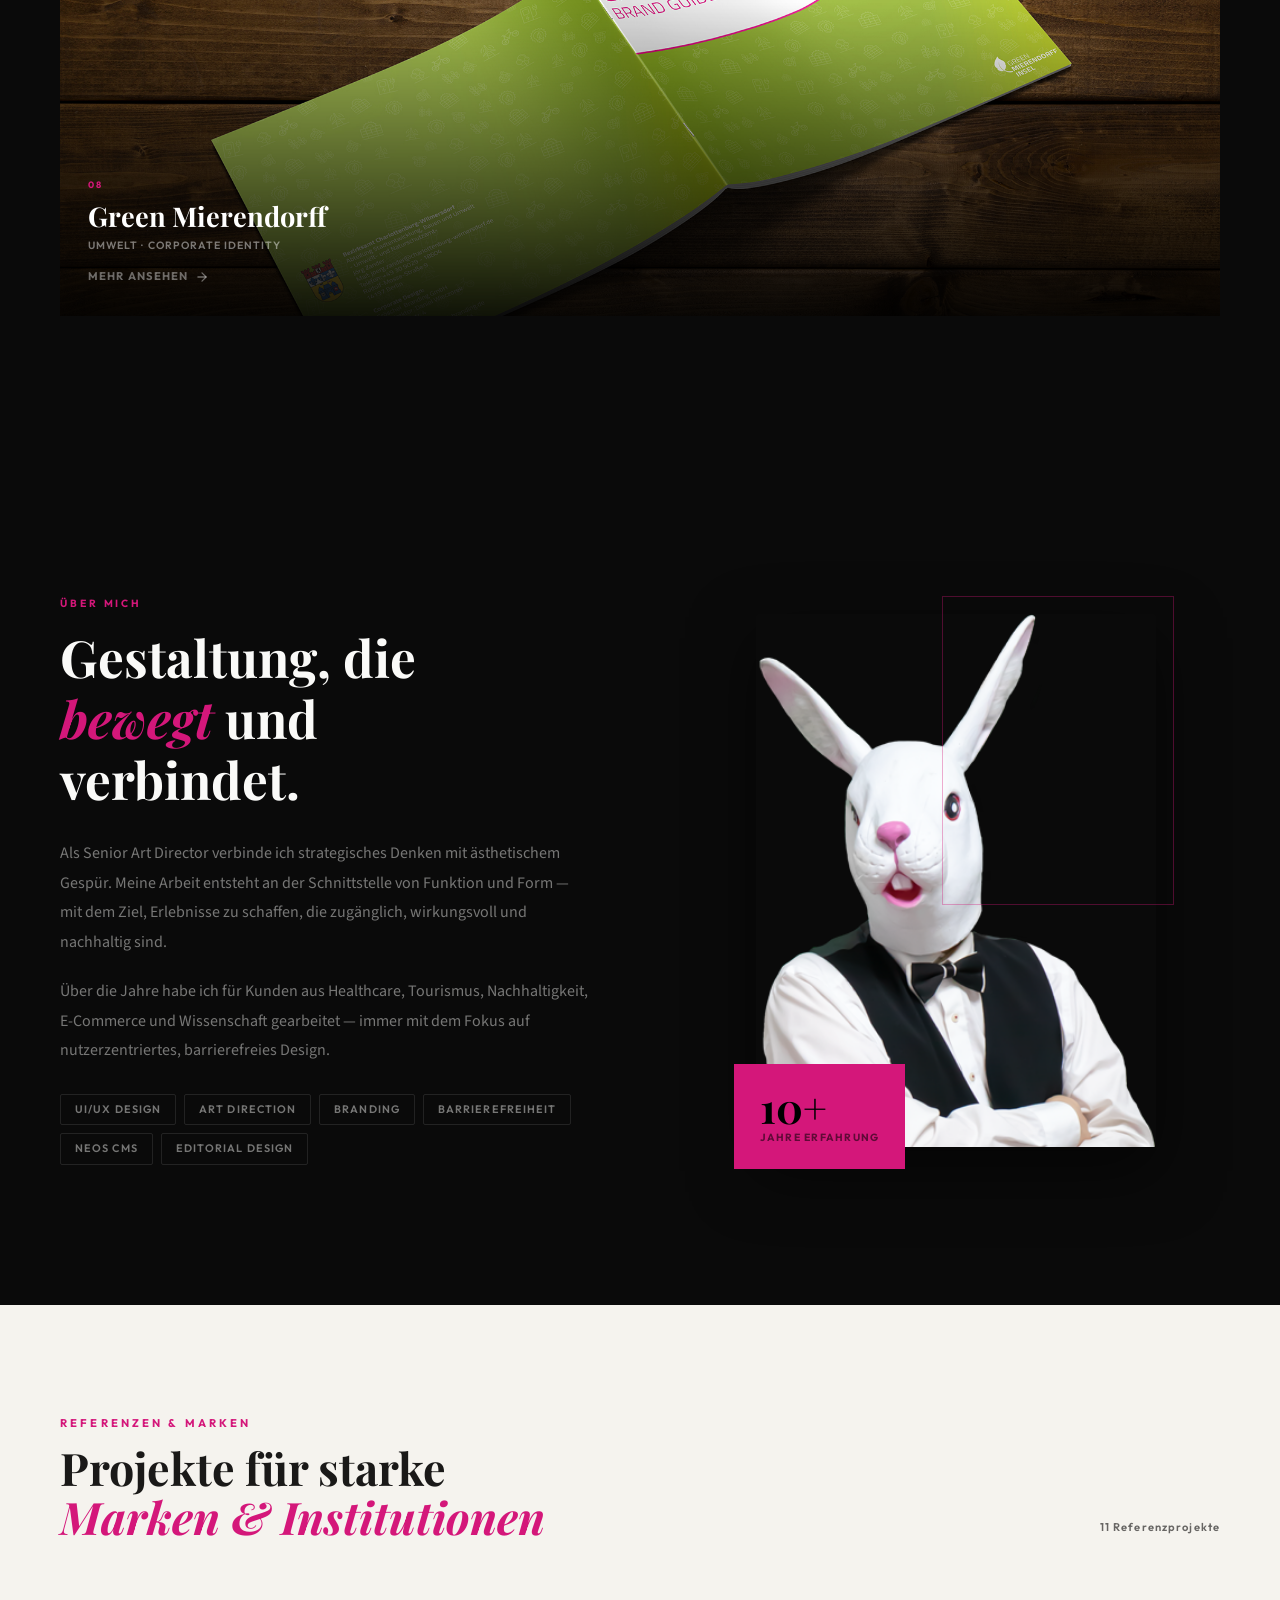
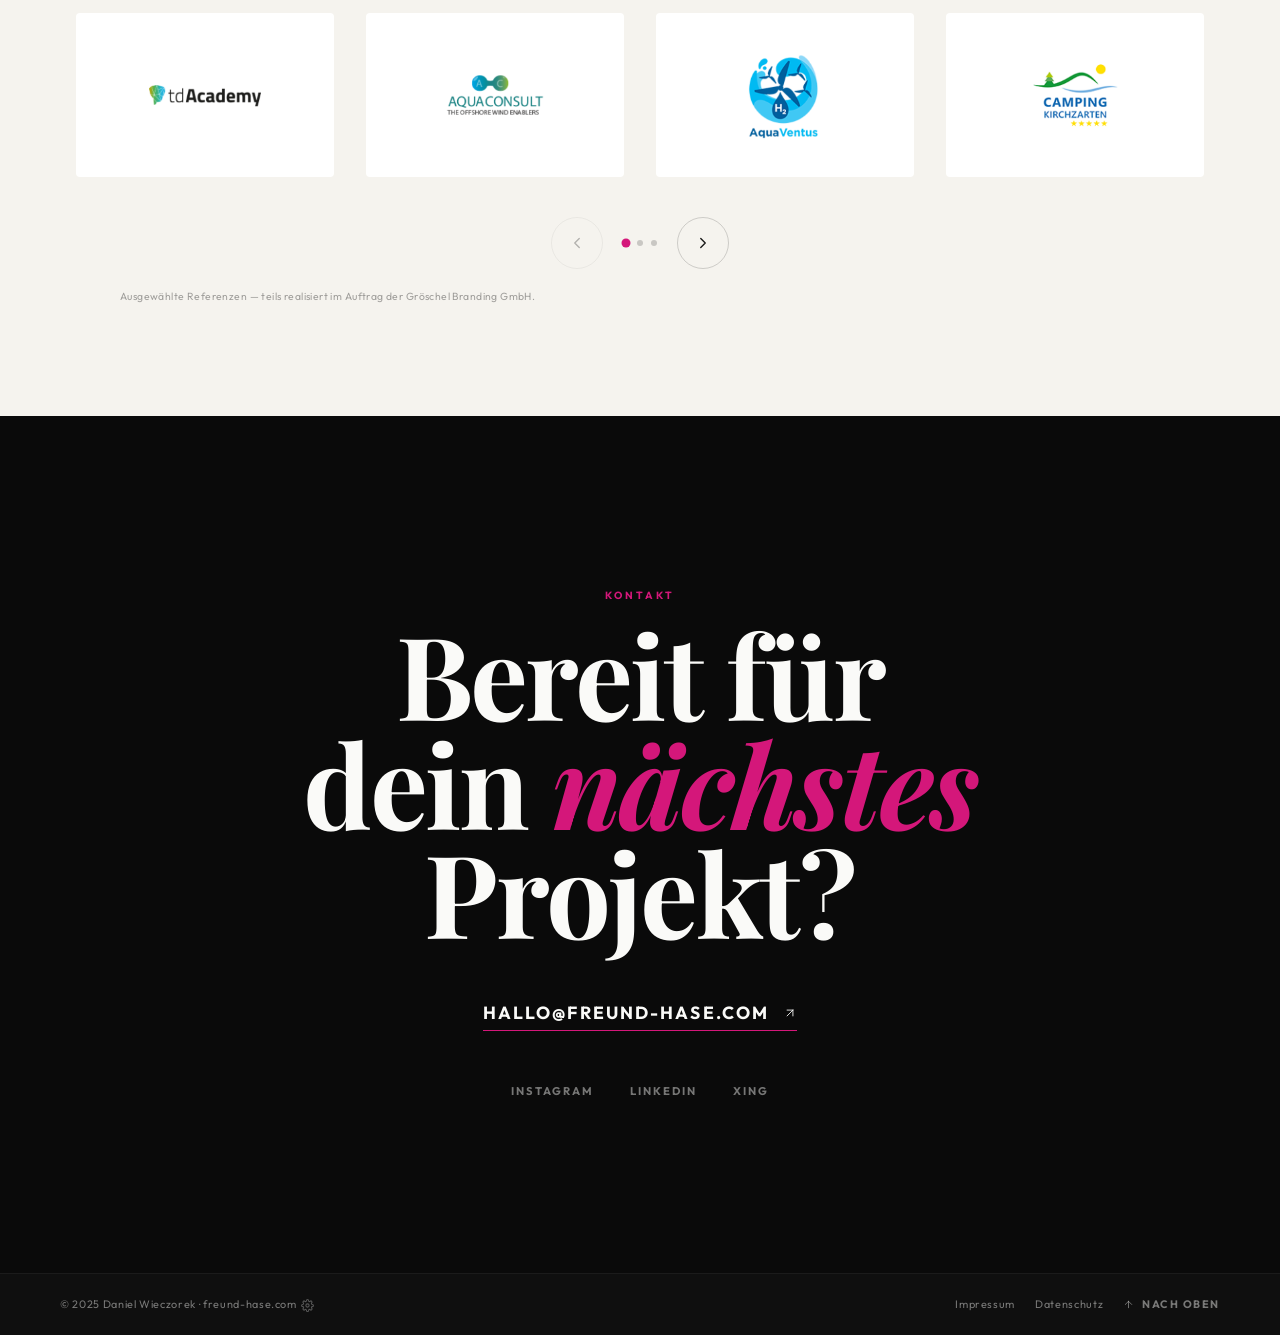
==== commit 57dc36e7: "Add DSGVO-compliant cookie consent banner - cookie-consent.js: vollständiges Consent-Management ohne" ====
--- a/index.html
+++ b/index.html
@@ -1296,5 +1296,6 @@
 
 </script>
 
+<script src="cookie-consent.js"></script>
 </body>
 </html>
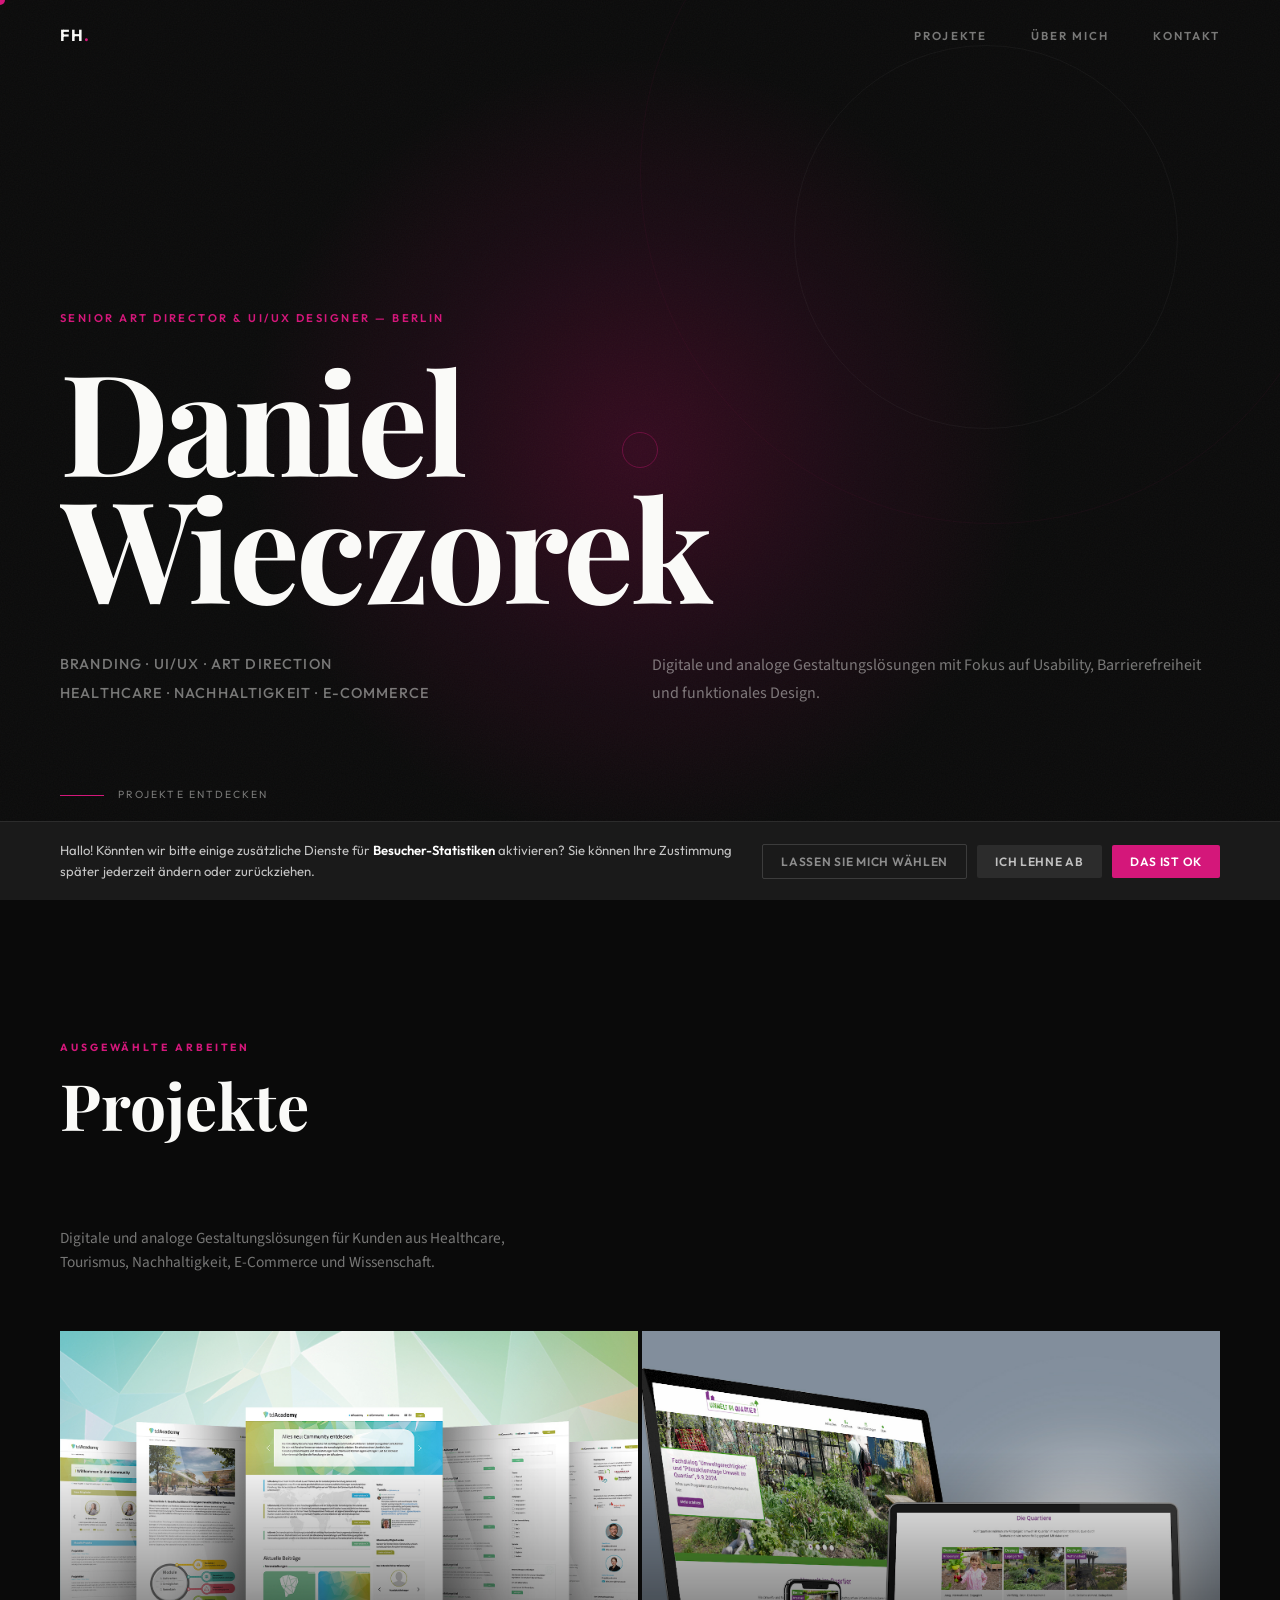
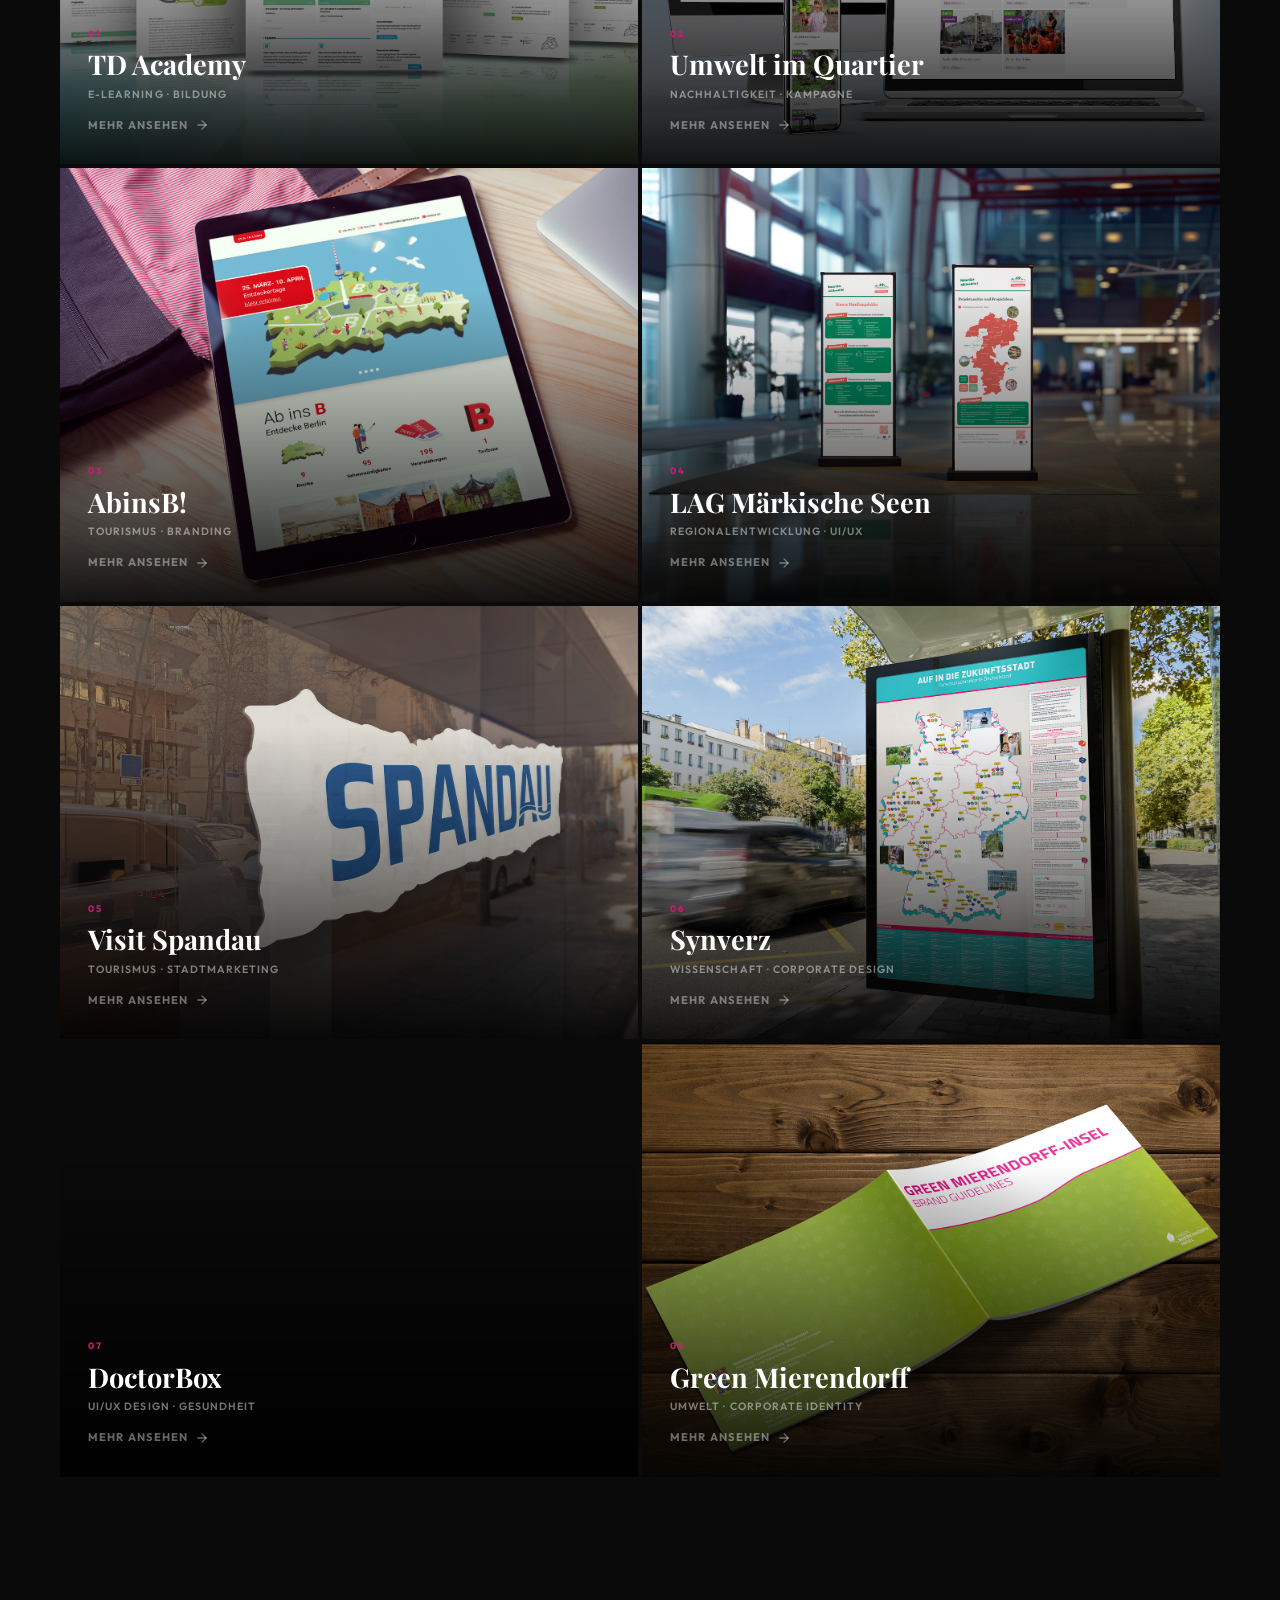
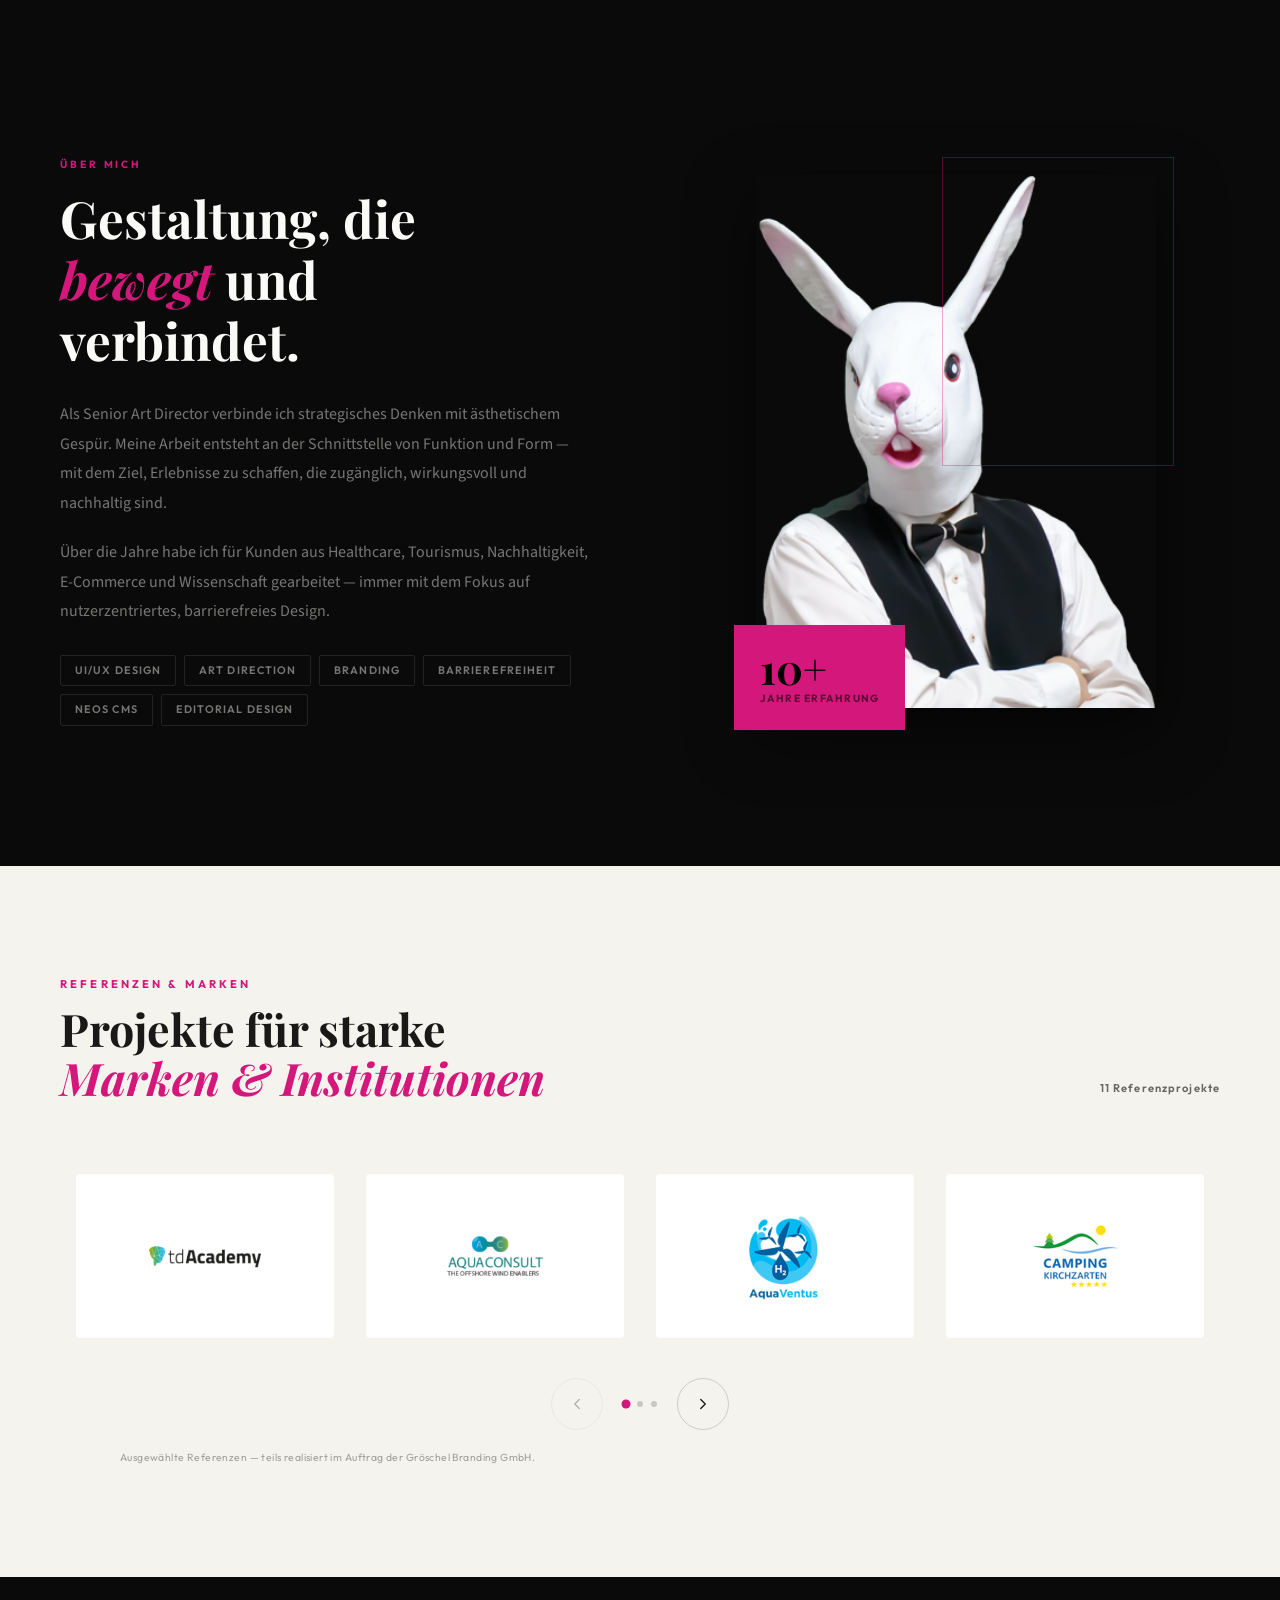
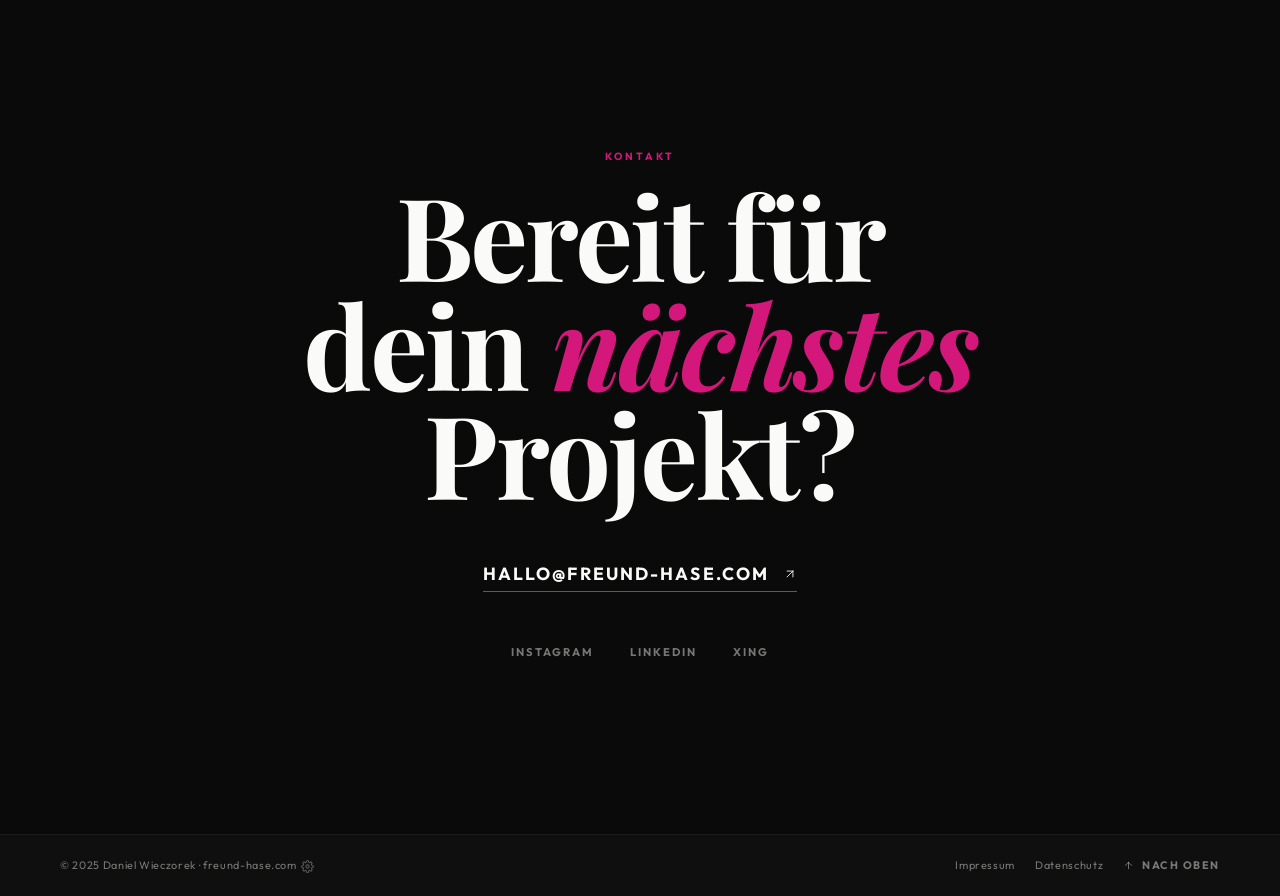
==== commit b17b11df: "Auto-layout project grid + auto-renumber on drag & drop index.html: - Remove hardcoded 'wide' class " ====
--- a/index.html
+++ b/index.html
@@ -183,6 +183,8 @@
         }
         .proj-card.wide { grid-column: 1 / -1; aspect-ratio: 16 / 6; }
         @media (max-width: 700px) { .proj-card.wide { aspect-ratio: 4 / 3; } }
+        .proj-card.solo { grid-column: 1 / -1; aspect-ratio: 16 / 6; }
+        @media (max-width: 700px) { .proj-card.solo { aspect-ratio: 4 / 3; } }
 
         .proj-bg {
             position: absolute; inset: 0;
@@ -675,7 +677,7 @@
             </div>
         </article>
 
-        <article class="proj-card p5 wide" role="listitem" tabindex="0" aria-label="Green Mierendorff">
+        <article class="proj-card p5" role="listitem" tabindex="0" aria-label="Green Mierendorff">
             <a href="gm.html" class="proj-card-link" aria-label="Green Mierendorff — Projekt ansehen"></a>
             <div class="proj-bg"></div>
             <div class="proj-overlay">
@@ -1217,9 +1219,10 @@
             if (tagline && h.tagline) tagline.textContent = h.tagline;
         }
 
-        /* Projects */
+        /* Projects — update content + reorder DOM */
         if (Array.isArray(cms.projects)) {
-            cms.projects.forEach(p => {
+            const grid = document.querySelector('.proj-grid');
+            cms.projects.forEach((p, idx) => {
                 const card = document.querySelector('.proj-card.' + p.id);
                 if (!card) return;
 
@@ -1229,23 +1232,23 @@
                 const numEl  = card.querySelector('.proj-num');
                 const bg     = card.querySelector('.proj-bg');
 
-                if (nameEl && p.name) nameEl.textContent = p.name;
-                if (catEl  && p.cat)  catEl.textContent  = p.cat;
-                if (descEl && p.desc) descEl.textContent = p.desc;
-                if (numEl  && p.num)  numEl.textContent  = p.num;
+                if (nameEl && p.name)  nameEl.textContent = p.name;
+                if (catEl  && p.cat)   catEl.textContent  = p.cat;
+                if (descEl && p.desc)  descEl.textContent = p.desc;
+                if (numEl  && p.num)   numEl.textContent  = p.num;
                 if (bg     && p.image) bg.style.backgroundImage = 'url(' + p.image + ')';
-
-                /* Update aria-label on card */
                 if (p.name) card.setAttribute('aria-label', p.name);
-
-                /* Update links if present */
                 if (p.link) {
                     const cardLink = card.querySelector('.proj-card-link');
                     const readmore = card.querySelector('a.proj-readmore');
                     if (cardLink) cardLink.href = p.link;
                     if (readmore) readmore.href = p.link;
                 }
+
+                /* Reorder: move card to match saved position */
+                if (grid) grid.appendChild(card);
             });
+            adjustProjGrid();
         }
 
         /* About */
@@ -1294,6 +1297,16 @@
         }
     })();
 
+    /* ── Project grid: auto full-width for last card when count is odd ── */
+    function adjustProjGrid() {
+        const cards = Array.from(document.querySelectorAll('.proj-grid .proj-card'));
+        cards.forEach(c => c.classList.remove('solo'));
+        if (cards.length % 2 !== 0) {
+            cards[cards.length - 1].classList.add('solo');
+        }
+    }
+    adjustProjGrid();
+
 </script>
 
 <script src="cookie-consent.js"></script>
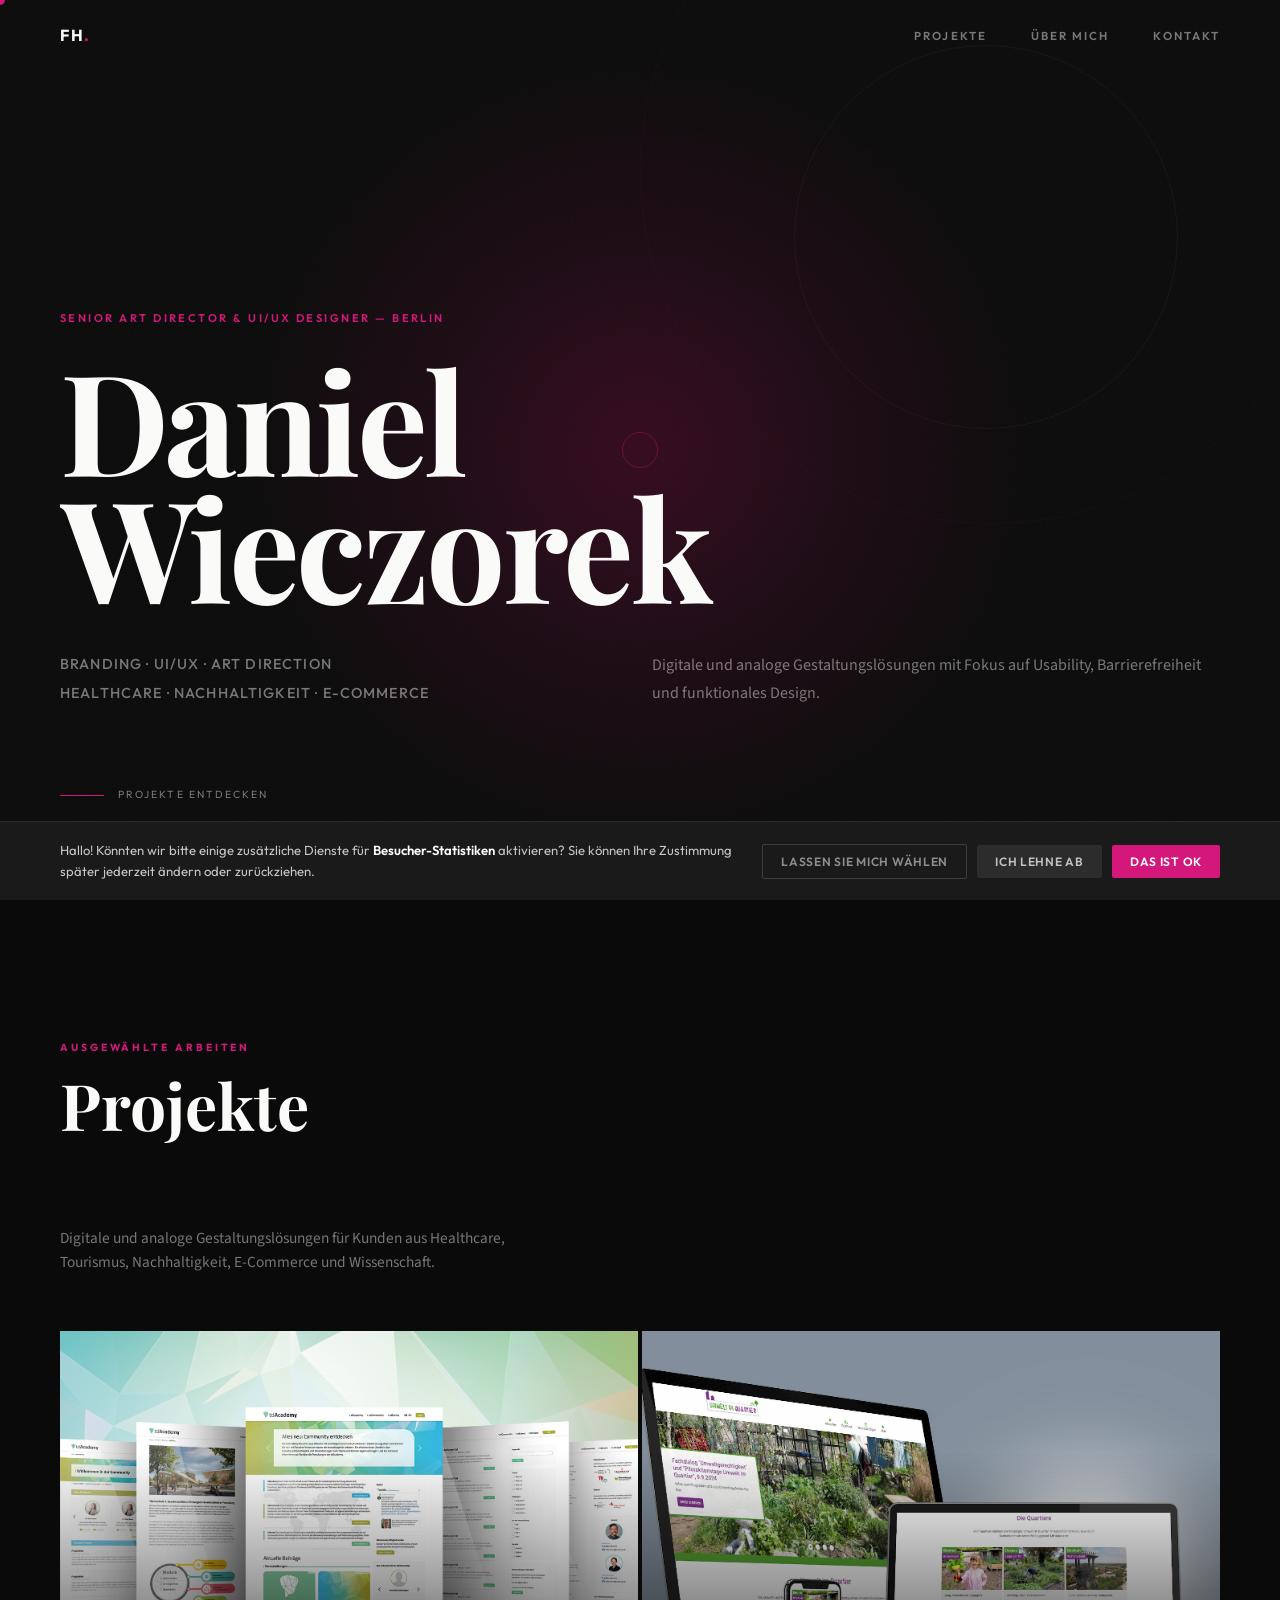
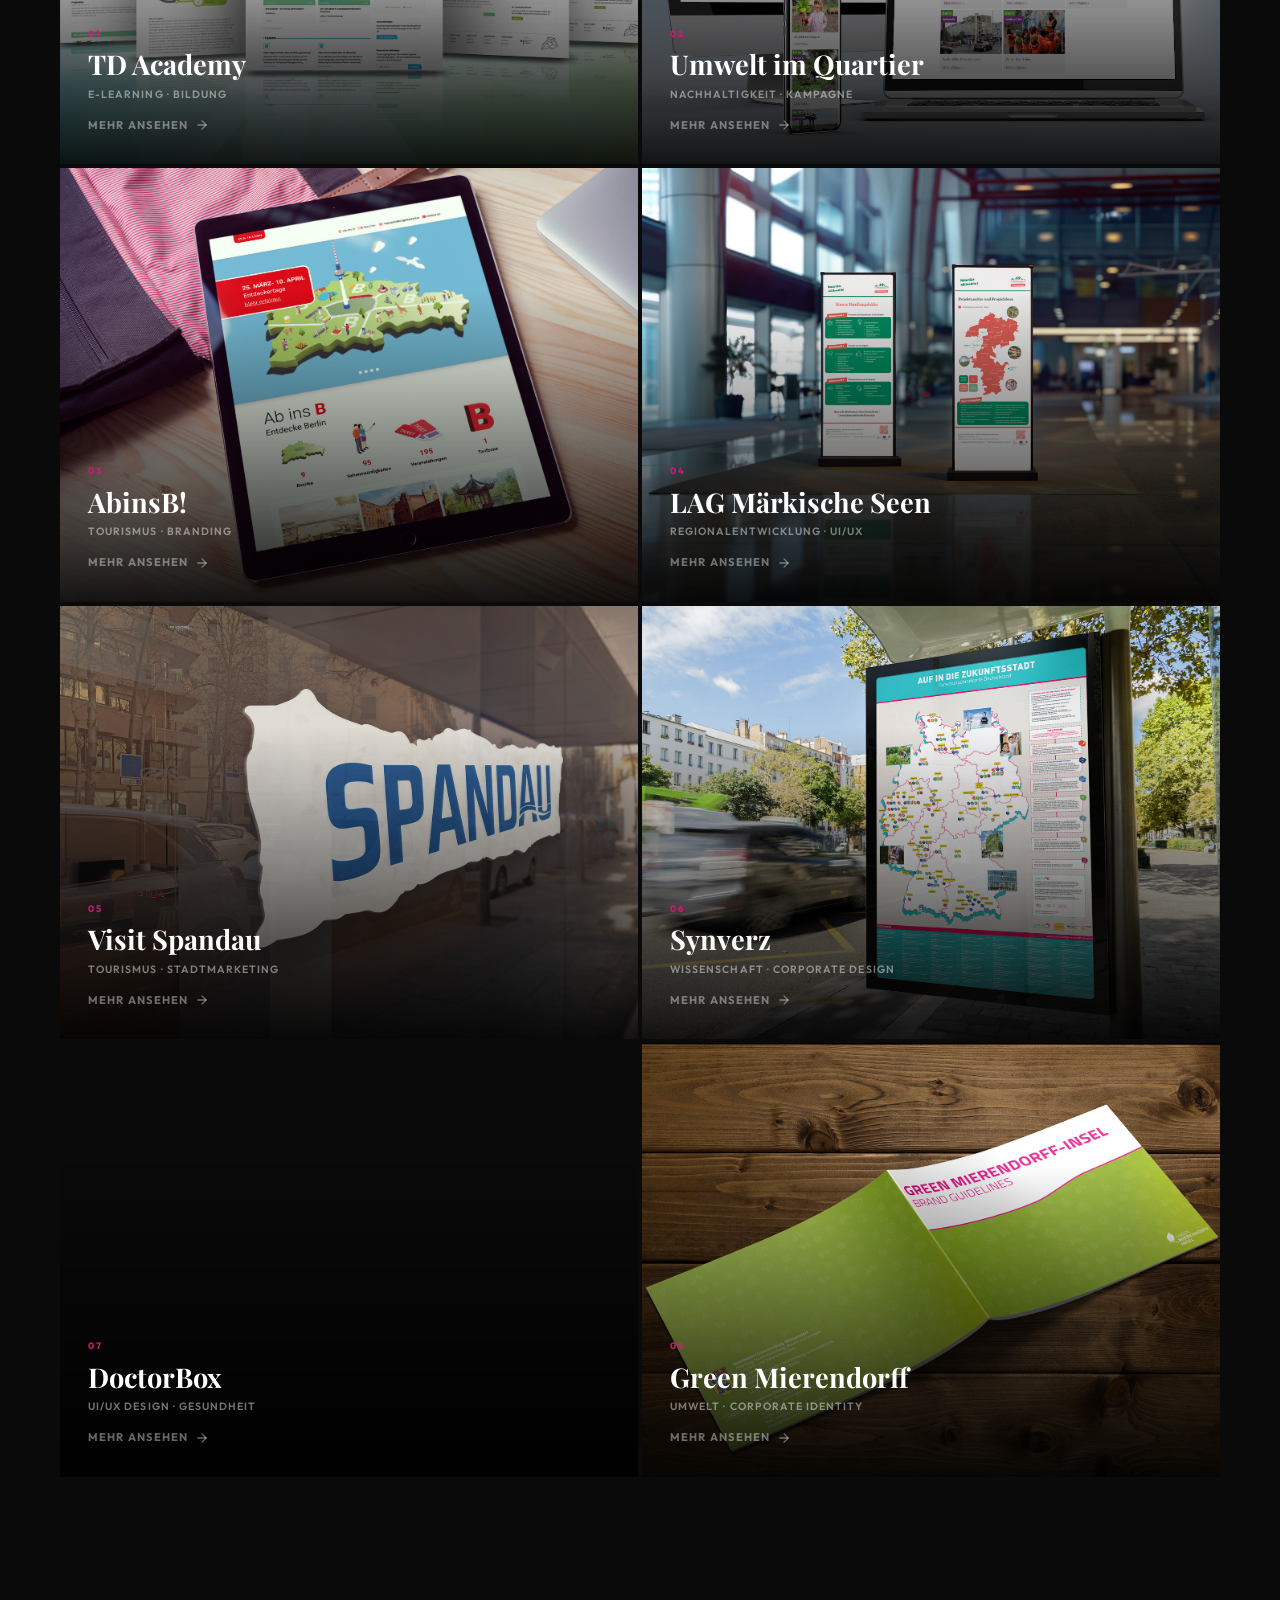
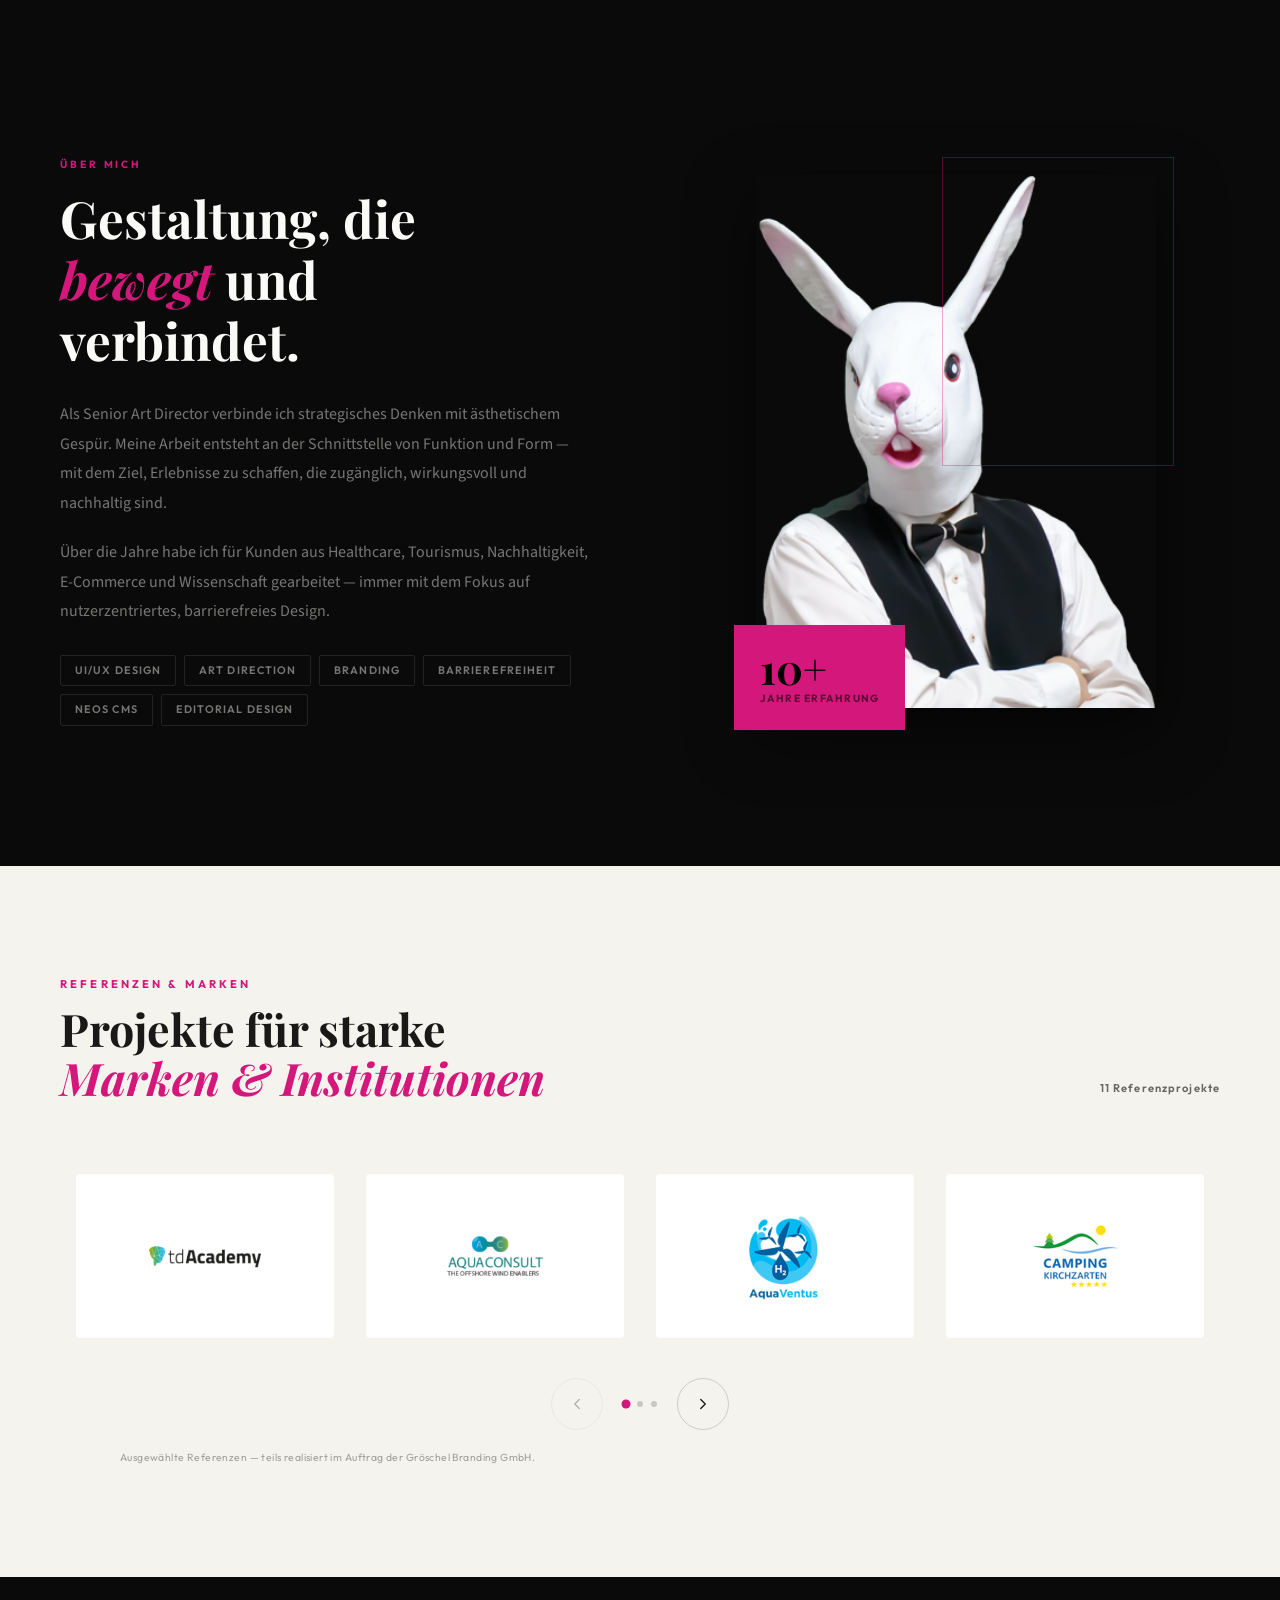
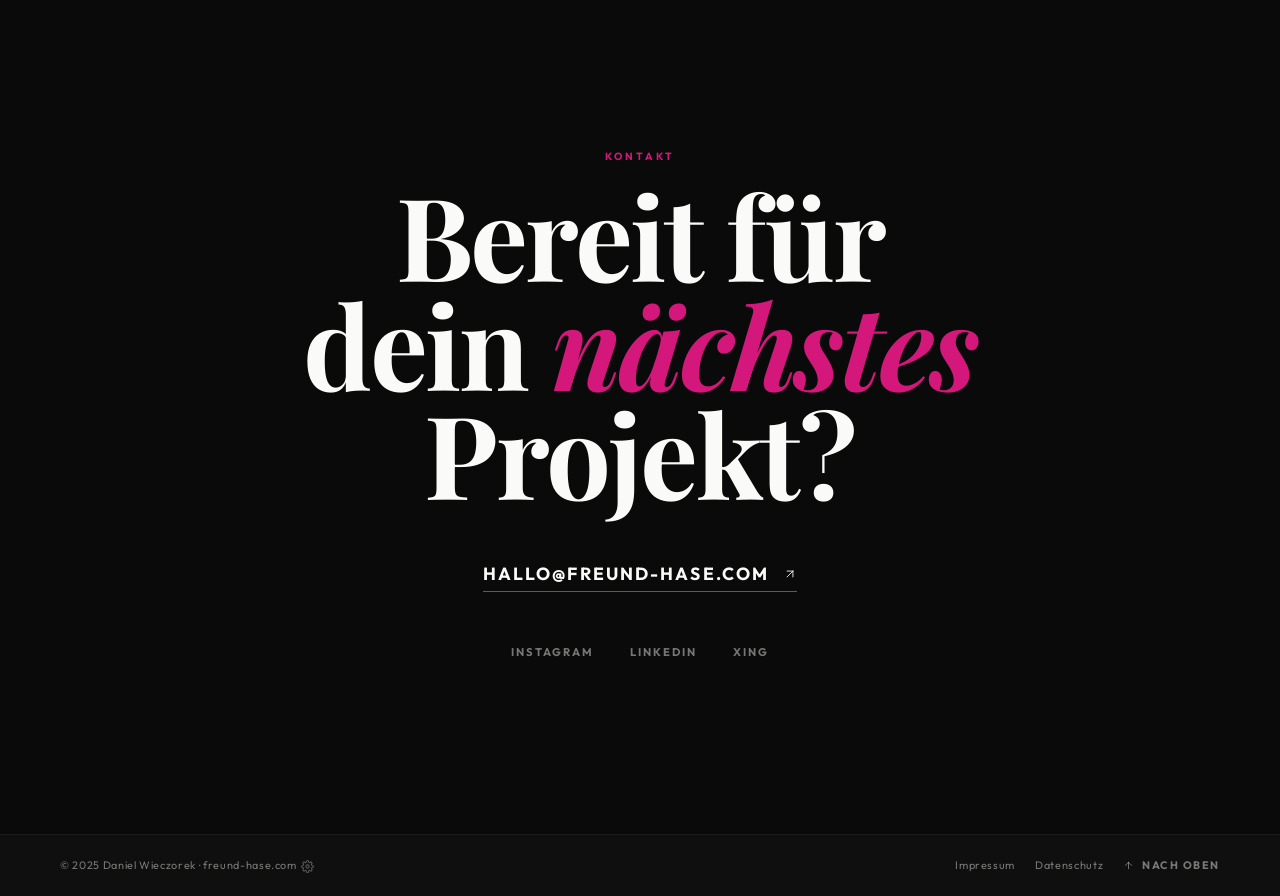
==== commit a9834ef1: "Fix CMS live-sync: cms-cache.js auto-populates localStorage on all pages cms.php: - writeCmsCache() " ====
--- a/index.html
+++ b/index.html
@@ -521,6 +521,7 @@
         }
         .ct-social a:hover { color: var(--text-light); }
     </style>
+    <script src="cms-cache.js" onerror="void 0"></script>
 </head>
 <body>
 
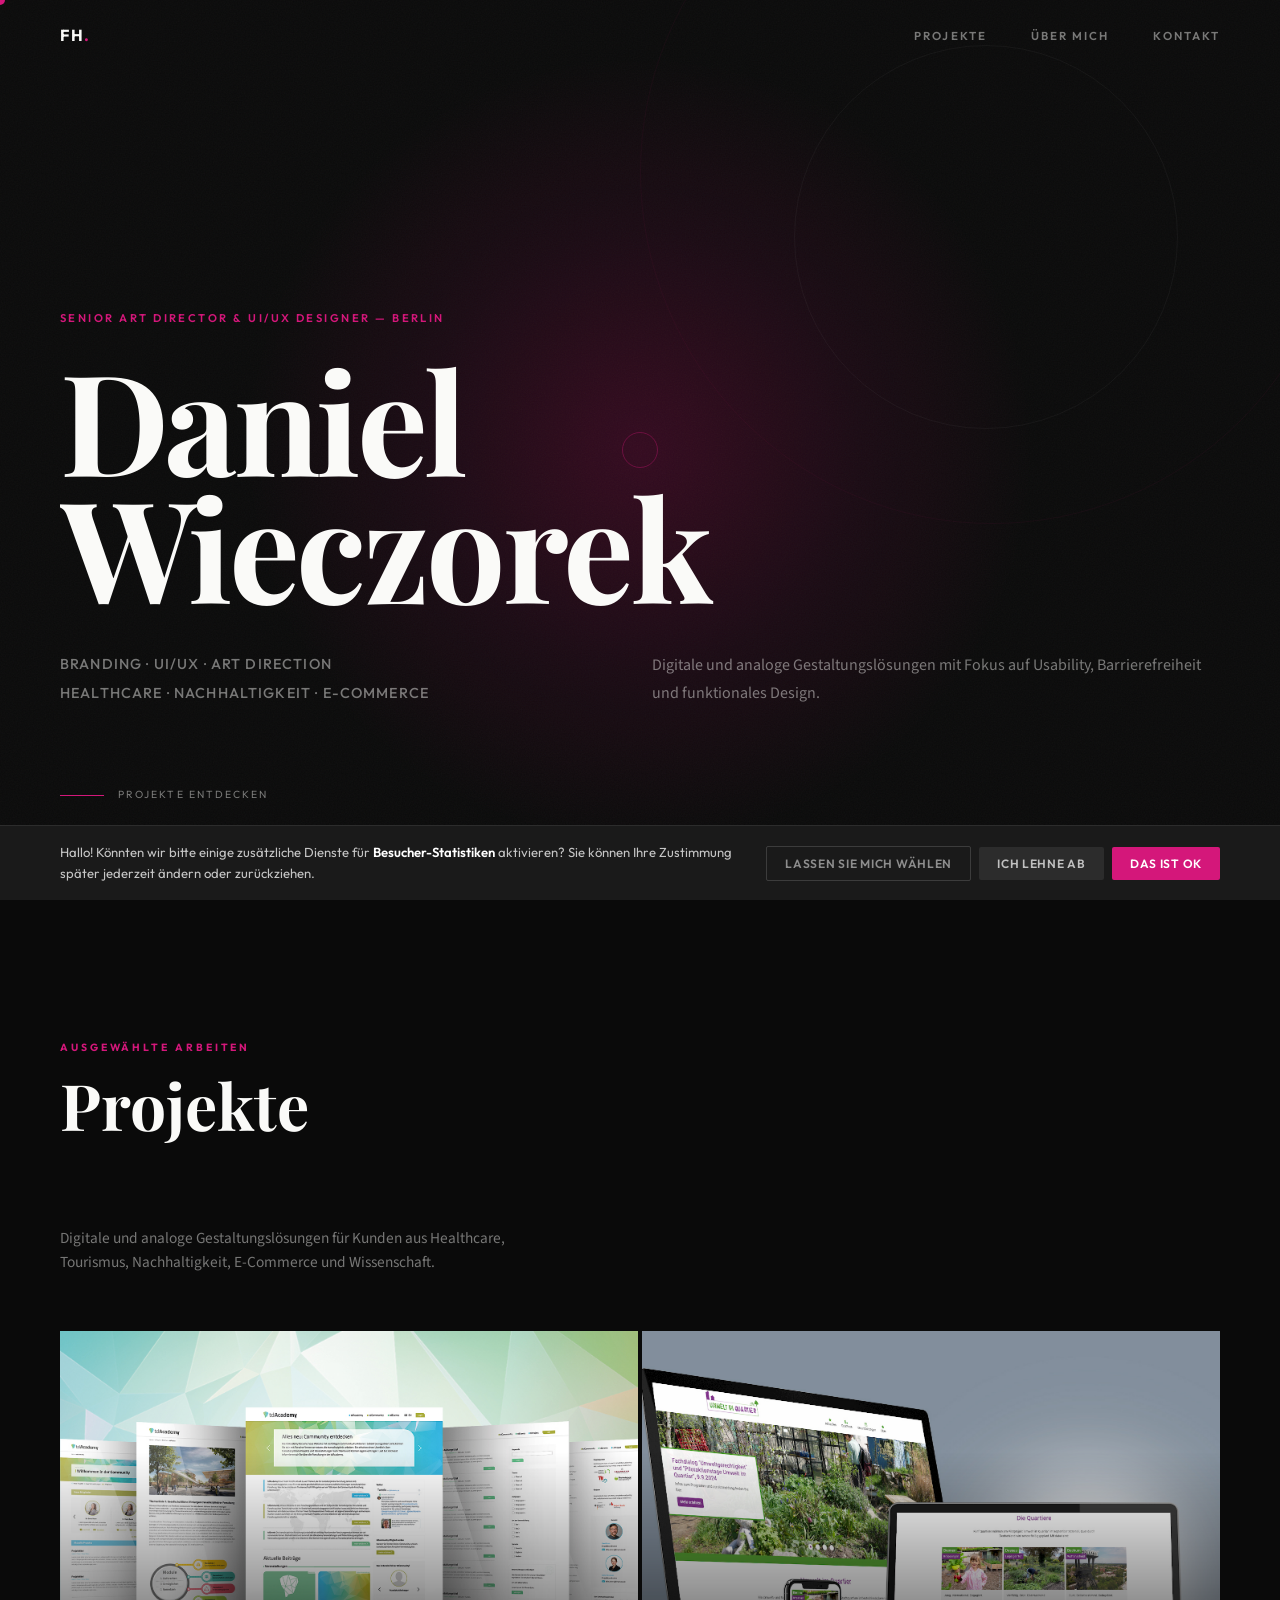
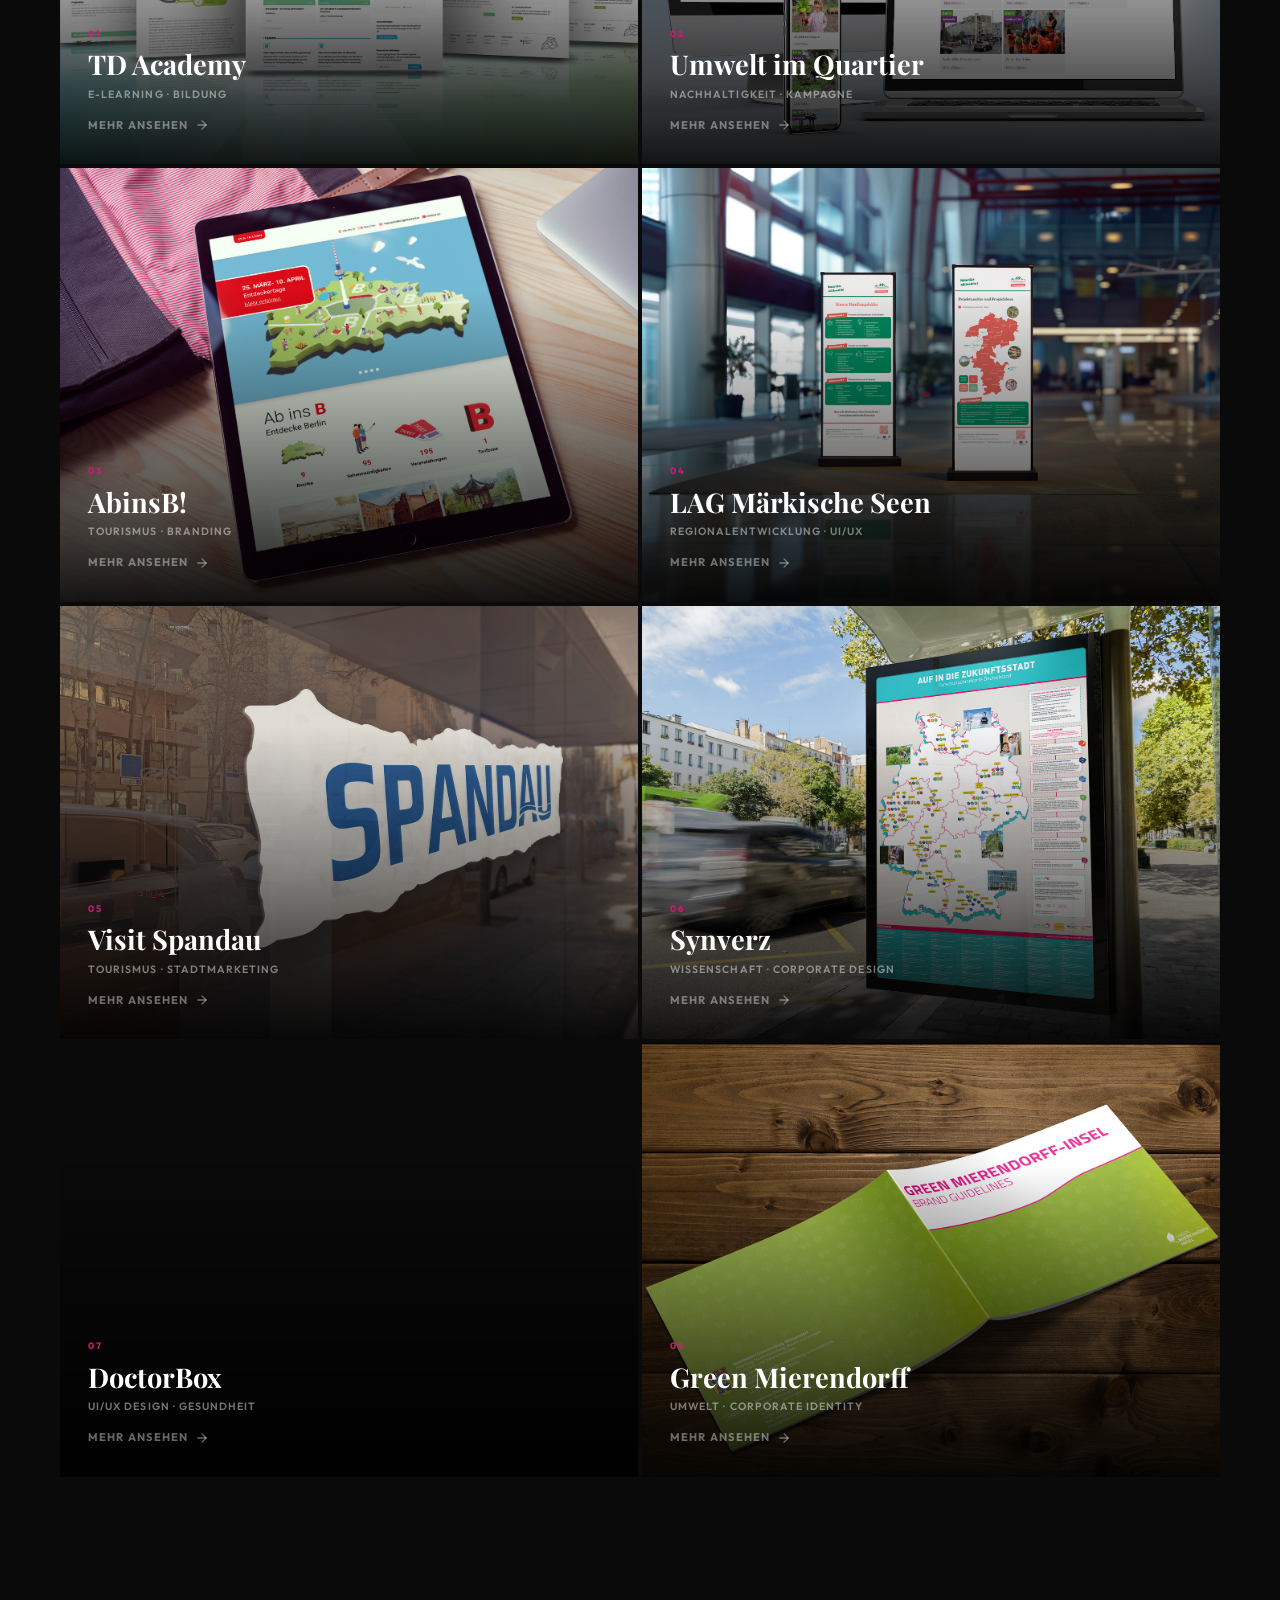
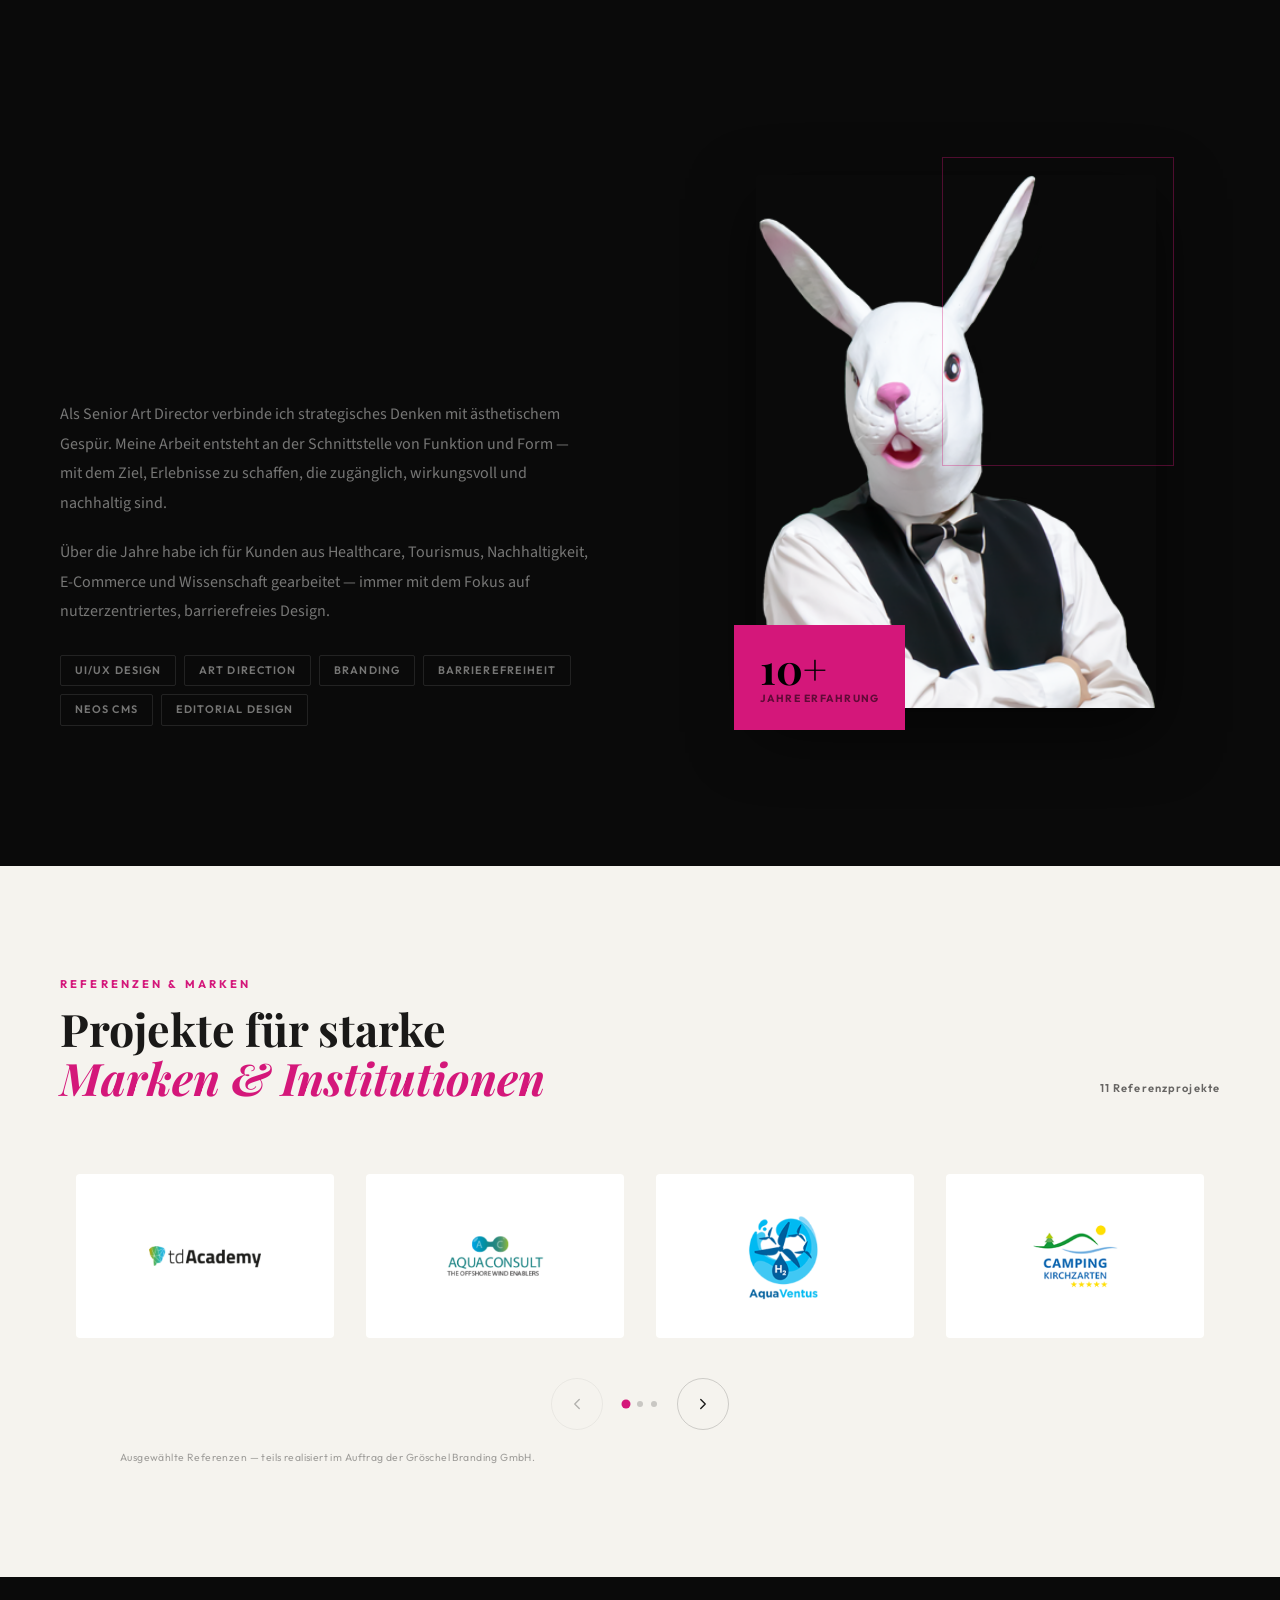
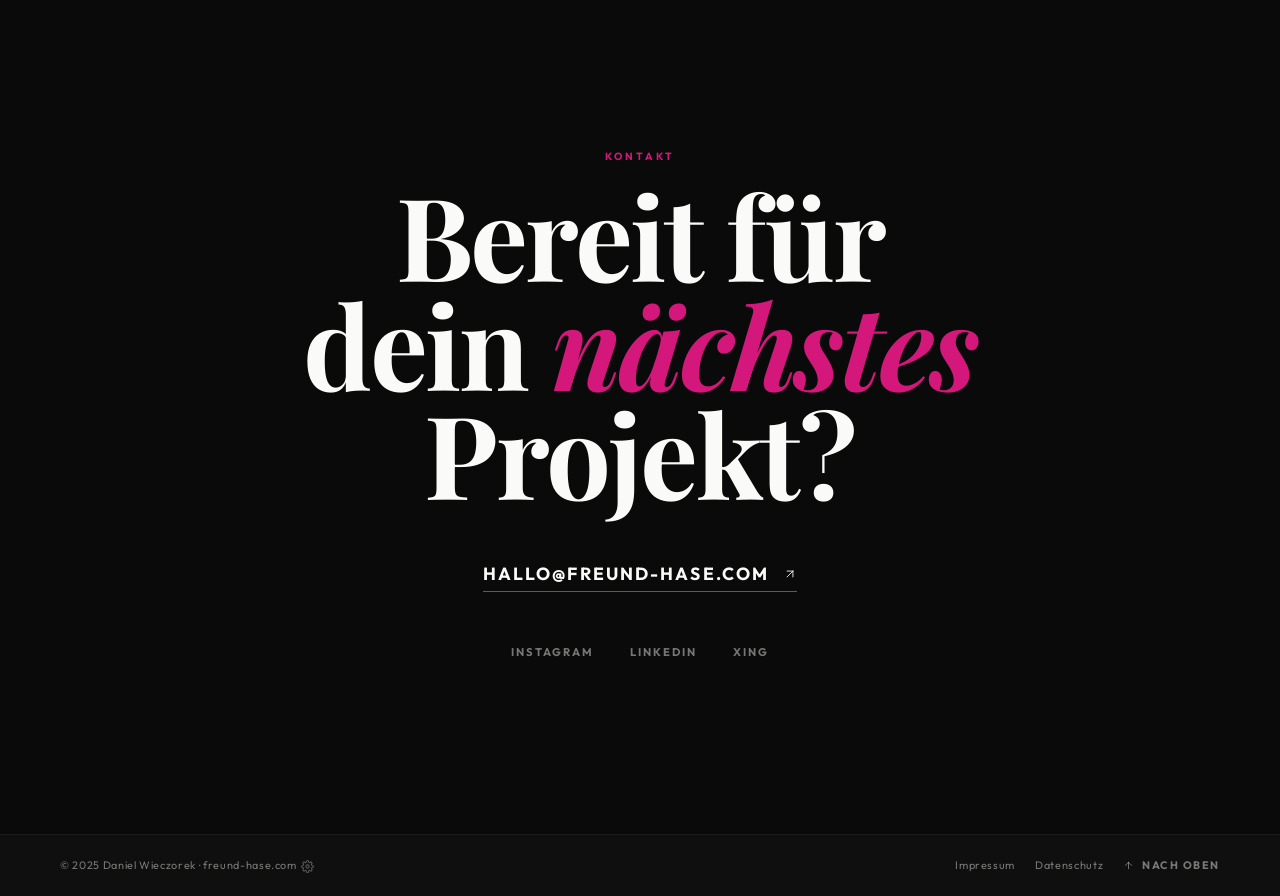
==== commit 2d03b0b2: "SEO-Optimierung, Gyro-Fix iOS/Android, Hero-Glow rAF, Mediathek CMS - robots.txt + sitemap.xml hinzu" ====
--- a/index.html
+++ b/index.html
@@ -6,6 +6,56 @@
     <meta name="viewport" content="width=device-width, initial-scale=1.0">
     <title>Daniel Wieczorek — Senior Art Director & UI/UX Designer</title>
     <meta name="description" content="Digitale und analoge Gestaltungslösungen mit Fokus auf Usability, Barrierefreiheit und funktionales Design.">
+
+    <!-- Open Graph / Link Preview -->
+    <meta property="og:type"        content="website">
+    <meta property="og:url"         content="https://freund-hase.com/">
+    <meta property="og:title"       content="Daniel Wieczorek — Senior Art Director & UI/UX Designer">
+    <meta property="og:description" content="Digitale und analoge Gestaltungslösungen mit Fokus auf Usability, Barrierefreiheit und funktionales Design.">
+    <meta property="og:image"       content="https://freund-hase.com/images/og-preview.jpg">
+    <meta property="og:image:width"  content="1200">
+    <meta property="og:image:height" content="630">
+
+    <!-- Twitter / X Card -->
+    <meta name="twitter:card"        content="summary_large_image">
+    <meta name="twitter:title"       content="Daniel Wieczorek — Senior Art Director & UI/UX Designer">
+    <meta name="twitter:description" content="Digitale und analoge Gestaltungslösungen mit Fokus auf Usability, Barrierefreiheit und funktionales Design.">
+    <meta name="twitter:image"       content="https://freund-hase.com/images/og-preview.jpg">
+
+    <link rel="canonical" href="https://freund-hase.com/">
+
+    <!-- Structured Data -->
+    <script type="application/ld+json">
+    [
+      {
+        "@context": "https://schema.org",
+        "@type": "Person",
+        "name": "Daniel Wieczorek",
+        "jobTitle": "Senior Art Director & UI/UX Designer",
+        "url": "https://freund-hase.com",
+        "email": "hallo@freund-hase.com",
+        "image": "https://freund-hase.com/images/index/freund-hase.png",
+        "address": {
+          "@type": "PostalAddress",
+          "addressLocality": "Berlin",
+          "addressCountry": "DE"
+        },
+        "knowsAbout": ["UI/UX Design", "Art Direction", "Branding", "Corporate Identity", "Editorial Design", "Barrierefreiheit", "Webdesign"],
+        "sameAs": [
+          "https://www.instagram.com/freund.hase/",
+          "https://www.linkedin.com/in/daniel-wieczorek-14030173",
+          "https://www.xing.com/profile/Daniel_Wieczorek2"
+        ]
+      },
+      {
+        "@context": "https://schema.org",
+        "@type": "WebSite",
+        "name": "Daniel Wieczorek — freund-hase.com",
+        "url": "https://freund-hase.com"
+      }
+    ]
+    </script>
+
     <link rel="stylesheet" href="fonts/fonts.css">
     <link rel="stylesheet" href="styles.css">
     <style>
@@ -38,7 +88,7 @@
                 transparent 68%);
             pointer-events: none; z-index: 0;
             transform: translate(-50%,-50%);
-            transition: left 0.9s var(--ease-out), top 0.9s var(--ease-out);
+            transition: none;
             left: 50%; top: 50%;
             mix-blend-mode: screen;
         }
@@ -520,6 +570,42 @@
             color: var(--text-muted); transition: color 0.2s;
         }
         .ct-social a:hover { color: var(--text-light); }
+
+        /* iOS Gyro Hint */
+        #gyroHint {
+            display: none;
+            position: absolute;
+            bottom: clamp(80px, 14vw, 120px);
+            right: clamp(20px, 5vw, 60px);
+            z-index: 10;
+            align-items: center;
+            gap: 8px;
+            background: rgba(255,255,255,0.07);
+            border: 1px solid rgba(255,255,255,0.14);
+            border-radius: 40px;
+            padding: 10px 16px 10px 12px;
+            cursor: pointer;
+            backdrop-filter: blur(8px);
+            animation: gyroHintPulse 2.4s ease-in-out infinite;
+            transition: opacity 0.4s;
+        }
+        #gyroHint svg {
+            width: 20px; height: 20px;
+            stroke: var(--accent);
+            fill: none; stroke-width: 1.6;
+            stroke-linecap: round; stroke-linejoin: round;
+        }
+        #gyroHint span {
+            font-family: var(--font-ui);
+            font-size: 0.65rem;
+            letter-spacing: 0.08em;
+            text-transform: uppercase;
+            color: rgba(255,255,255,0.6);
+        }
+        @keyframes gyroHintPulse {
+            0%, 100% { opacity: 0.7; transform: translateY(0); }
+            50%       { opacity: 1;   transform: translateY(-4px); }
+        }
     </style>
     <script src="cms-cache.js" onerror="void 0"></script>
 </head>
@@ -554,6 +640,10 @@
 <!-- ─── Hero ─── -->
 <section class="hero" id="hero" aria-label="Willkommen">
     <div class="hero-glow"  id="heroGlow"  aria-hidden="true"></div>
+    <button id="gyroHint" aria-label="Bewegungssteuerung aktivieren">
+        <svg viewBox="0 0 24 24"><rect x="7" y="2" width="10" height="20" rx="2"/><line x1="12" y1="18" x2="12" y2="18.5"/><path d="M5 9c-1.5 1.5-1.5 4.5 0 6M19 9c1.5 1.5 1.5 4.5 0 6"/></svg>
+        <span>Neigen</span>
+    </button>
     <div class="hero-lines" aria-hidden="true"></div>
     <canvas id="heroCanvas" aria-hidden="true"></canvas>
 
@@ -876,16 +966,24 @@
         mx = e.clientX; my = e.clientY;
         cur.style.left = mx + 'px';
         cur.style.top  = my + 'px';
-
-        // Hero ambient glow
-        const hero    = document.getElementById('hero');
-        const heroRect = hero.getBoundingClientRect();
+    });
+
+    // Hero ambient glow — rAF lerp (desktop)
+    let gx = window.innerWidth / 2, gy = window.innerHeight / 2;
+    let gcx = gx, gcy = gy;
+    const glowEl  = document.getElementById('heroGlow');
+    const heroEl  = document.getElementById('hero');
+    (function animGlow() {
+        const heroRect = heroEl.getBoundingClientRect();
         if (my >= heroRect.top && my <= heroRect.bottom) {
-            const glow = document.getElementById('heroGlow');
-            glow.style.left = mx + 'px';
-            glow.style.top  = (my - heroRect.top) + 'px';
-        }
-    });
+            gx = mx; gy = my - heroRect.top;
+        }
+        gcx += (gx - gcx) * 0.08;
+        gcy += (gy - gcy) * 0.08;
+        glowEl.style.left = gcx + 'px';
+        glowEl.style.top  = gcy + 'px';
+        requestAnimationFrame(animGlow);
+    })();
 
     (function animRing() {
         rx += (mx - rx) * 0.11;
@@ -1060,6 +1158,29 @@
 
     document.querySelectorAll('.rv').forEach(el => observer.observe(el));
 
+    /* ── CMS Clients / Logos Loader ── */
+    (function () {
+        let d;
+        try { d = JSON.parse(localStorage.getItem('freundhase_cms_clients')); } catch(e) {}
+        if (!d) return;
+
+        if (d.label) { const el = document.querySelector('.clients-label'); if (el) el.textContent = d.label; }
+        if (d.title || d.titleEm) {
+            const el = document.querySelector('.clients-title');
+            if (el) el.innerHTML = (d.title || '') + '<br><em style="font-style:italic;color:var(--accent)">' + (d.titleEm || '') + '</em>';
+        }
+        if (Array.isArray(d.logos) && d.logos.length) {
+            const track = document.getElementById('sliderTrack');
+            if (track) {
+                track.innerHTML = d.logos.map(logo =>
+                    `<div class="slider-slide" role="listitem"><div class="slider-logo-box"><img class="slider-logo-img" src="${logo.img}" alt="${logo.alt}" loading="lazy"></div></div>`
+                ).join('');
+            }
+            const count = document.querySelector('.clients-count');
+            if (count) count.textContent = d.logos.length + ' Referenzprojekte';
+        }
+    })();
+
     /* ── Logo Slider ── */
     (function() {
         const track    = document.getElementById('sliderTrack');
@@ -1189,6 +1310,118 @@
             // let lerp settle back to center, then stop
             setTimeout(() => { cancelAnimationFrame(rafId); portrait.style.transform = ''; }, 700);
         });
+
+        /* ── Gyroscope (mobile only) ── */
+        if ('ontouchstart' in window || window.matchMedia('(pointer: coarse)').matches) {
+            const gyroStrength = 14;
+            let baseGamma = null, baseBeta = null;
+
+            function onOrient(e) {
+                const gamma = e.gamma != null ? e.gamma : null;
+                const beta  = e.beta  != null ? e.beta  : null;
+                if (gamma === null || beta === null) return;
+                if (baseGamma === null) { baseGamma = gamma; baseBeta = beta; }
+                const dx = Math.max(-1, Math.min(1, (gamma - baseGamma) / 30));
+                const dy = Math.max(-1, Math.min(1, (beta  - baseBeta)  / 30));
+                targetX =  dx * gyroStrength;
+                targetY =  dy * gyroStrength;
+            }
+
+            function startGyro() {
+                // Android: beide Events abhören (Chrome bevorzugt deviceorientationabsolute)
+                window.addEventListener('deviceorientationabsolute', onOrient, { passive: true });
+                window.addEventListener('deviceorientation', onOrient, { passive: true });
+                rafId = requestAnimationFrame(tick);
+            }
+
+            // iOS 13+: Erlaubnis per erstem Touch ODER wenn Glow bereits Erlaubnis geholt hat
+            if (typeof DeviceOrientationEvent !== 'undefined' &&
+                typeof DeviceOrientationEvent.requestPermission === 'function') {
+                let gyroStarted = false;
+                function startGyroOnce() {
+                    if (gyroStarted) return;
+                    gyroStarted = true;
+                    portrait.style.cursor = '';
+                    startGyro();
+                }
+                // Startet wenn Glow-Block die Erlaubnis bereits geholt hat
+                window.addEventListener('gyrogranted', startGyroOnce, { once: true });
+                // Fallback: Klick auf Portrait
+                portrait.addEventListener('click', function() {
+                    DeviceOrientationEvent.requestPermission().then(state => {
+                        if (state === 'granted') startGyroOnce();
+                    }).catch(() => {});
+                }, { once: true });
+            } else {
+                startGyro();
+            }
+        }
+    })();
+
+    /* ── Hero Glow Gyro (mobile) ── */
+    (function () {
+        if (!('ontouchstart' in window) && !window.matchMedia('(pointer: coarse)').matches) return;
+        const glow = document.getElementById('heroGlow');
+        const hero = document.getElementById('hero');
+        if (!glow || !hero) return;
+
+        // CSS-Transition deaktivieren — rAF-Lerp übernimmt die Glättung
+        glow.style.transition = 'none';
+
+        let baseGamma = null, baseBeta = null;
+        let targetX = 0.5, targetY = 0.5; // normalisiert 0–1 relativ zur Hero-Größe
+        let curX = 0.5, curY = 0.5;
+        let absFired = false; // verhindert Doppel-Events auf Android
+
+        function tick() {
+            curX += (targetX - curX) * 0.05;
+            curY += (targetY - curY) * 0.05;
+            const r = hero.getBoundingClientRect();
+            glow.style.left = (curX * r.width)  + 'px';
+            glow.style.top  = (curY * r.height) + 'px';
+            requestAnimationFrame(tick);
+        }
+
+        function onGlowOrient(e) {
+            if (e.type === 'deviceorientation' && absFired) return;
+            if (e.type === 'deviceorientationabsolute') absFired = true;
+            const gamma = e.gamma, beta = e.beta;
+            if (gamma == null || beta == null) return;
+            if (baseGamma === null) { baseGamma = gamma; baseBeta = beta; }
+            const dx = Math.max(-1, Math.min(1, (gamma - baseGamma) / 45));
+            const dy = Math.max(-1, Math.min(1, (beta  - baseBeta)  / 45));
+            targetX = 0.5 + dx * 0.38;
+            targetY = 0.5 + dy * 0.38;
+        }
+
+        function startGlowGyro() {
+            window.addEventListener('deviceorientationabsolute', onGlowOrient, { passive: true });
+            window.addEventListener('deviceorientation',         onGlowOrient, { passive: true });
+            requestAnimationFrame(tick);
+        }
+
+        if (typeof DeviceOrientationEvent !== 'undefined' &&
+            typeof DeviceOrientationEvent.requestPermission === 'function') {
+            // iOS: Hint-Button anzeigen, Permission per Click holen
+            const hint = document.getElementById('gyroHint');
+            if (hint) {
+                hint.style.display = 'flex';
+                hint.addEventListener('click', function() {
+                    DeviceOrientationEvent.requestPermission()
+                        .then(s => {
+                            if (s === 'granted') {
+                                hint.style.opacity = '0';
+                                setTimeout(() => { hint.style.display = 'none'; }, 400);
+                                startGlowGyro();
+                                window.dispatchEvent(new Event('gyrogranted'));
+                            }
+                        })
+                        .catch(() => {});
+                }, { once: true });
+            }
+        } else {
+            startGlowGyro();
+        }
     })();
 
     /* ── CMS Content Loader ── */
@@ -1237,7 +1470,8 @@
                 if (catEl  && p.cat)   catEl.textContent  = p.cat;
                 if (descEl && p.desc)  descEl.textContent = p.desc;
                 if (numEl  && p.num)   numEl.textContent  = p.num;
-                if (bg     && p.image) bg.style.backgroundImage = 'url(' + p.image + ')';
+                if (bg && p.image) bg.style.backgroundImage = 'url(' + p.image + ')';
+                else if (bg && !p.image) bg.style.backgroundImage = '';
                 if (p.name) card.setAttribute('aria-label', p.name);
                 if (p.link) {
                     const cardLink = card.querySelector('.proj-card-link');
@@ -1250,6 +1484,38 @@
                 if (grid) grid.appendChild(card);
             });
             adjustProjGrid();
+        }
+
+        /* Dynamic Pages — inject cards from registry */
+        let dynReg;
+        try { dynReg = JSON.parse(localStorage.getItem('freundhase_cms_pages_registry')); } catch(e) {}
+        if (Array.isArray(dynReg) && dynReg.length) {
+            const grid = document.querySelector('.proj-grid');
+            if (grid) {
+                const svgArr = '<svg viewBox="0 0 24 24"><line x1="5" y1="12" x2="19" y2="12"/><polyline points="12 5 19 12 12 19"/></svg>';
+                dynReg.forEach(p => {
+                    if (!p.slug) return;
+                    if (grid.querySelector('.proj-card.' + p.slug)) return; // already exists
+                    const card = document.createElement('article');
+                    card.className = 'proj-card ' + p.slug;
+                    card.setAttribute('role', 'listitem');
+                    card.setAttribute('tabindex', '0');
+                    card.setAttribute('aria-label', p.title || '');
+                    const link = p.slug + '.html';
+                    card.innerHTML =
+                        '<a href="' + link + '" class="proj-card-link" aria-label="' + (p.title||'') + ' — Projekt ansehen"></a>' +
+                        '<div class="proj-bg"' + (p.image ? ' style="background-image:url(' + p.image + ')"' : '') + '></div>' +
+                        '<div class="proj-overlay">' +
+                        '<span class="proj-num">' + (p.num||'') + '</span>' +
+                        '<h3 class="proj-name">' + (p.title||'') + '</h3>' +
+                        '<p class="proj-cat">' + (p.cat||'') + '</p>' +
+                        '<p class="proj-desc">' + (p.desc||'') + '</p>' +
+                        '<a href="' + link + '" class="proj-readmore">Mehr ansehen ' + svgArr + '</a>' +
+                        '</div>';
+                    grid.appendChild(card);
+                });
+                adjustProjGrid();
+            }
         }
 
         /* About */
@@ -1308,6 +1574,7 @@
     }
     adjustProjGrid();
 
+
 </script>
 
 <script src="cookie-consent.js"></script>
